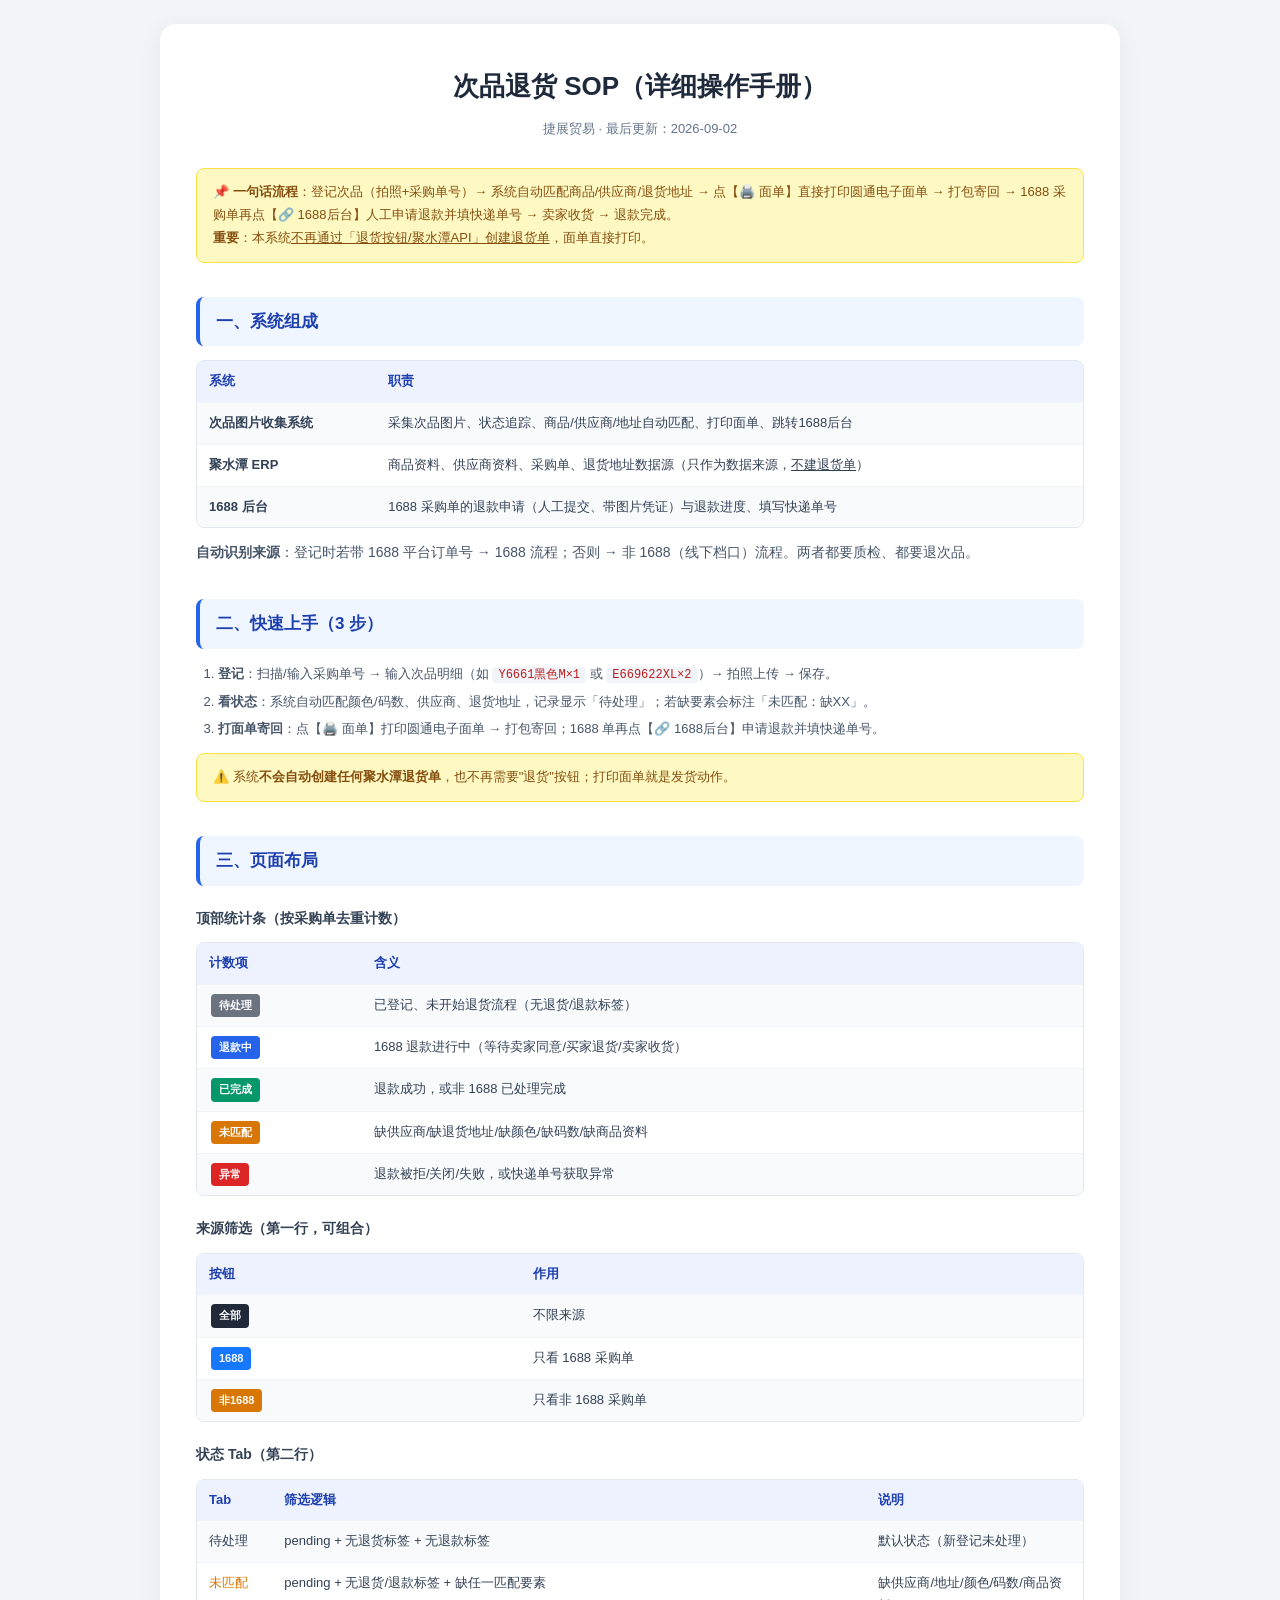
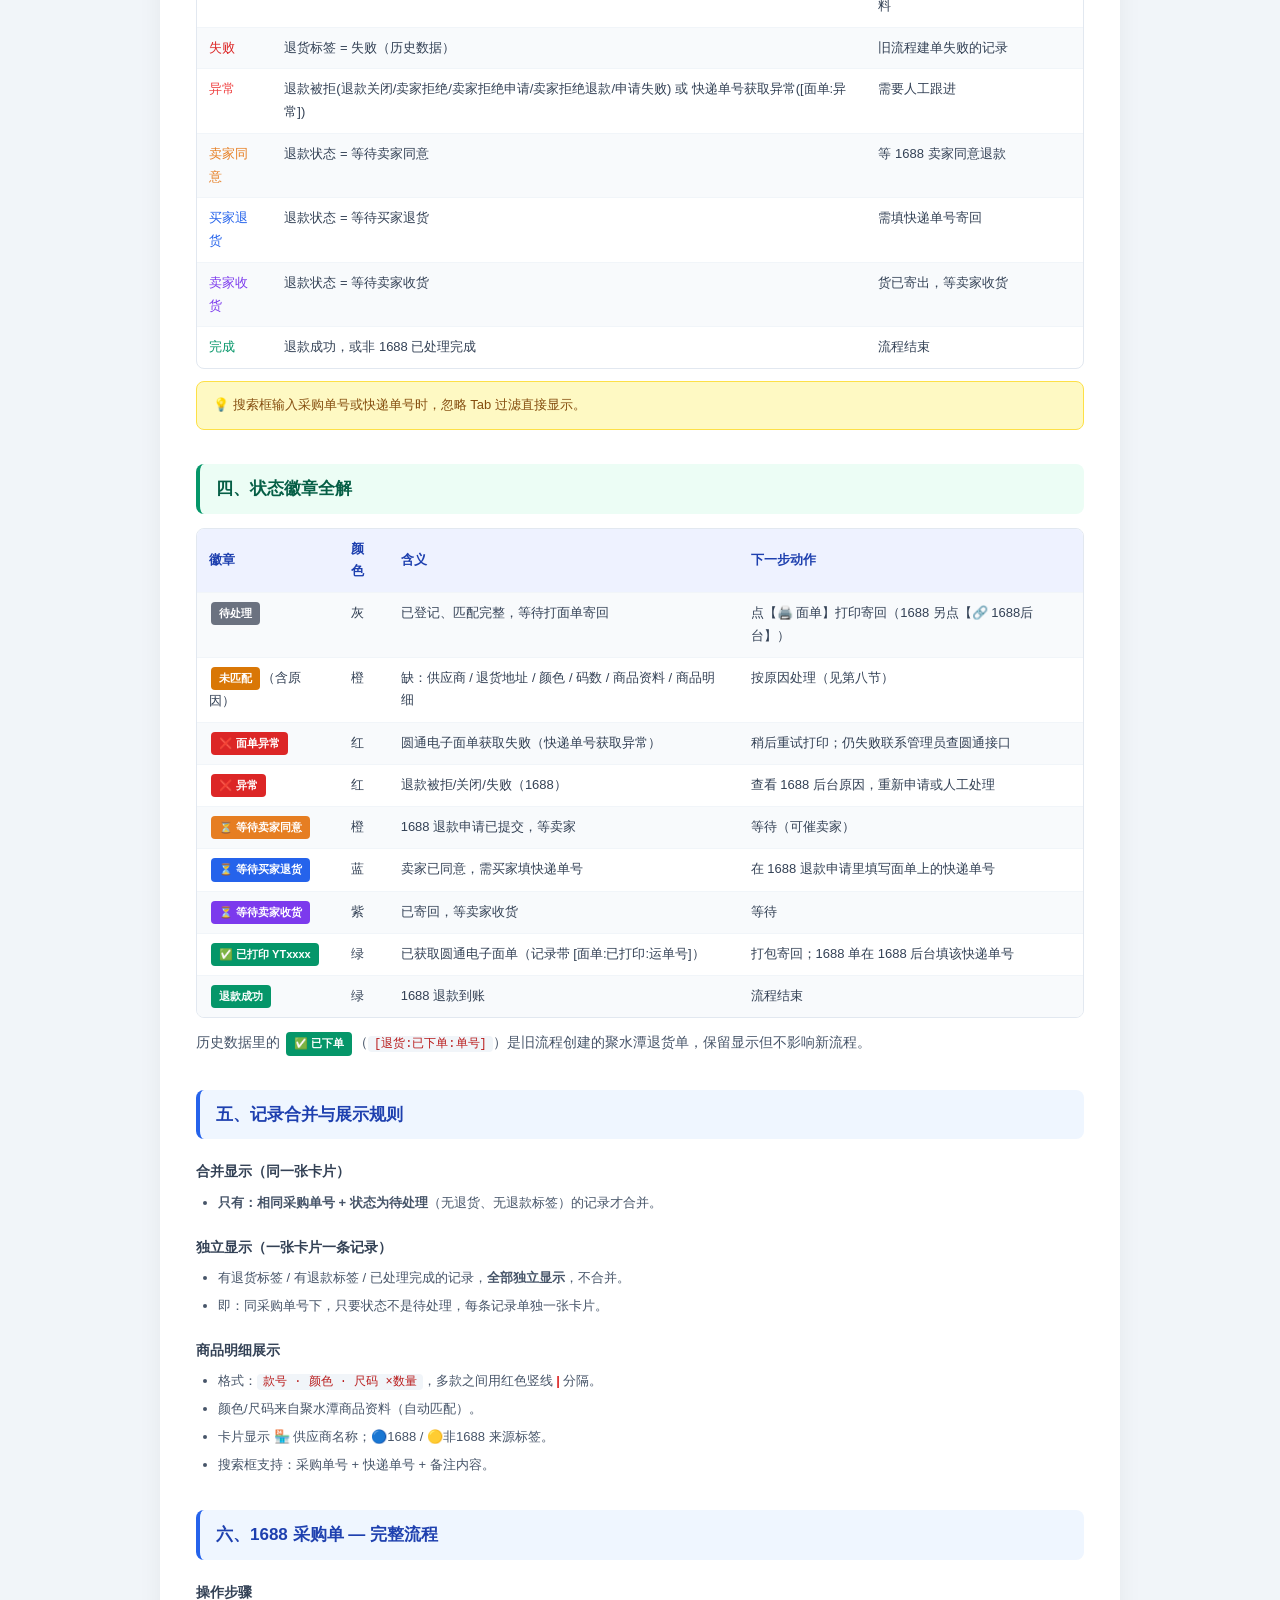
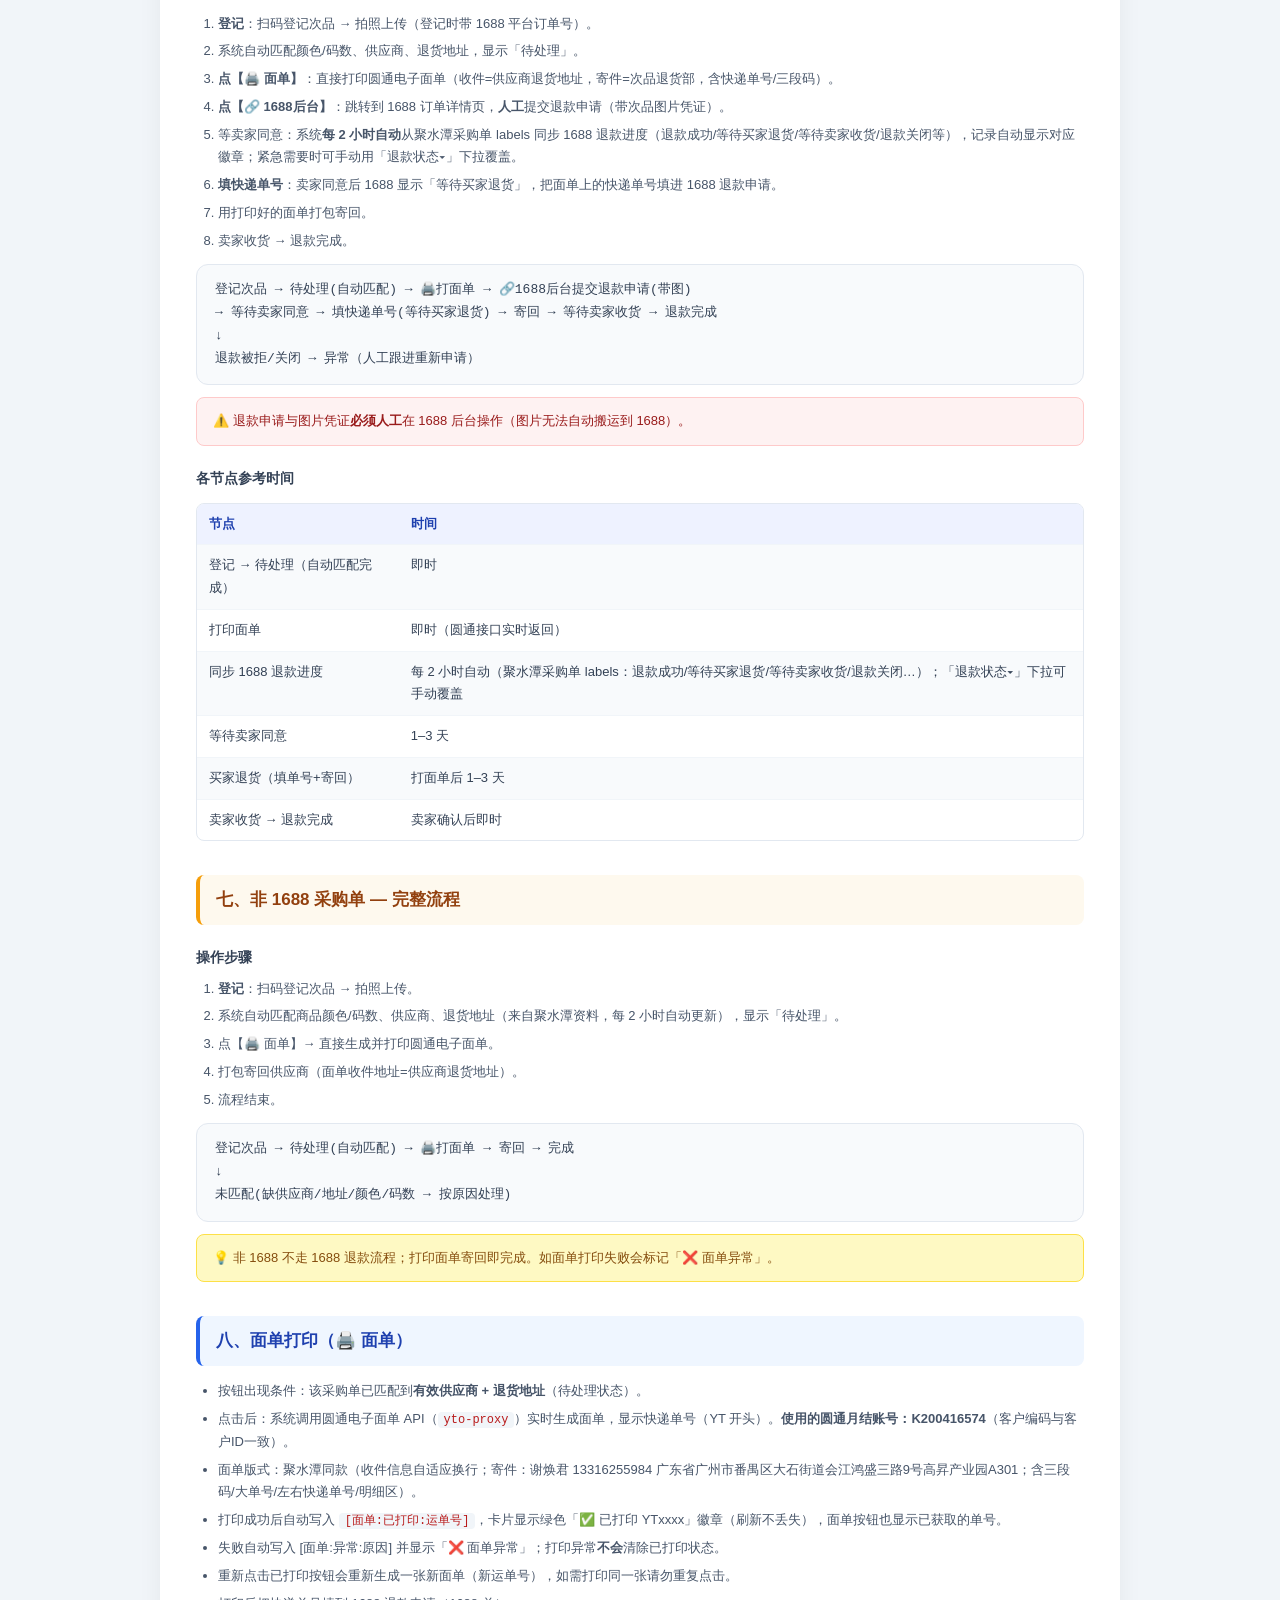
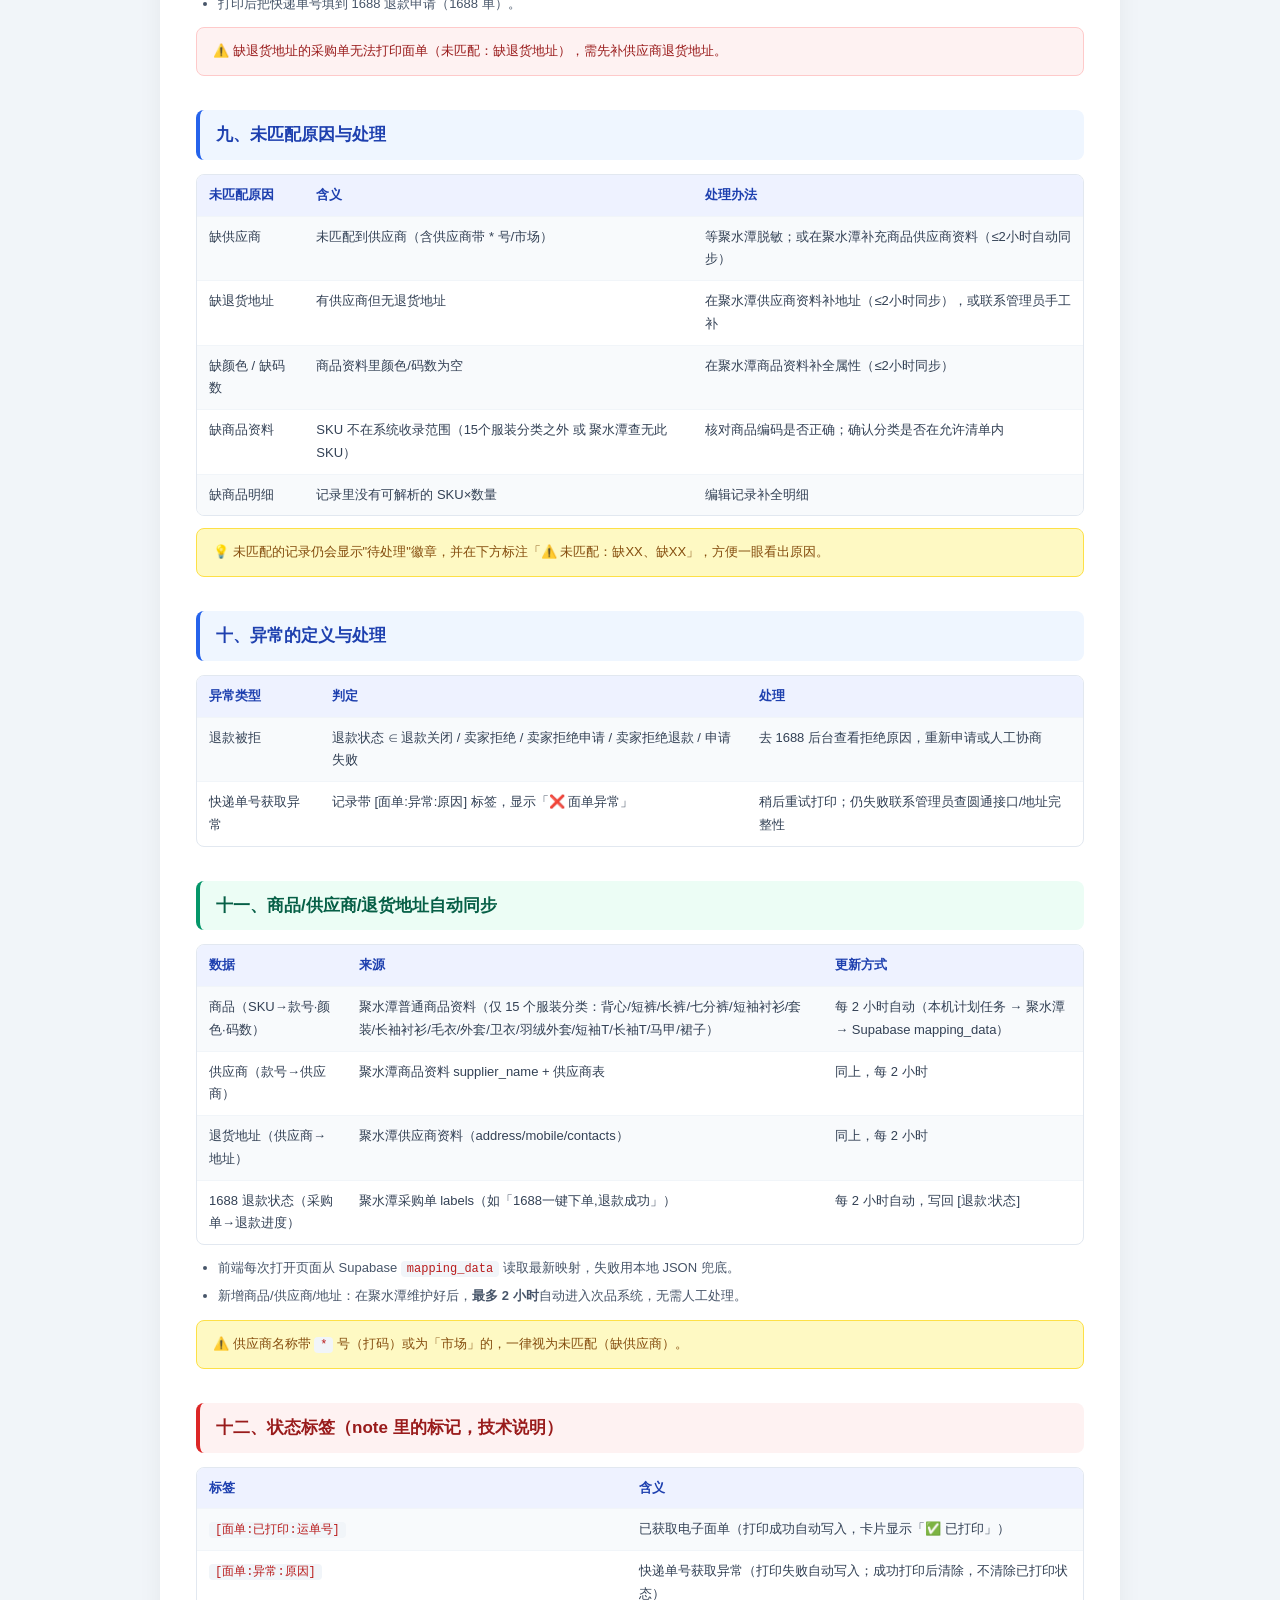
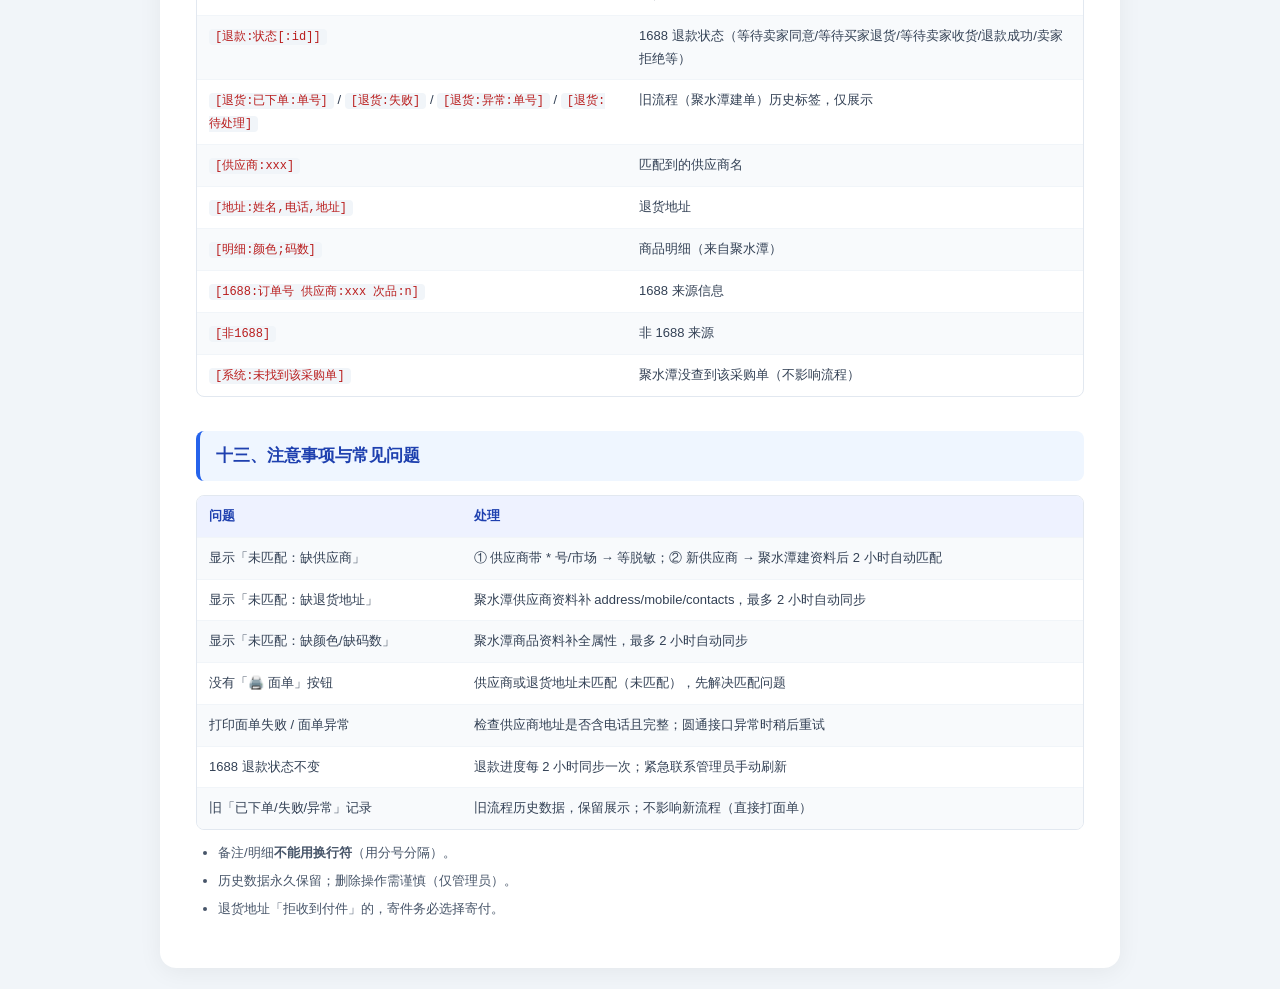
==== defect-refund-sop.html @ 31cd6c62 "SOP更新：1688退款状态改为每2小时自动同步（聚水潭采购单labels），手动下拉作为覆盖入口" ====
<!DOCTYPE html>
<html lang="zh-CN"><head>
<meta charset="utf-8">
<meta name="viewport" content="width=device-width, initial-scale=1.0">
<title>次品退货 SOP（详细版） — 捷展贸易</title>
<style>
*{margin:0;padding:0;box-sizing:border-box;}
body{background:#f1f5f9;font-family:-apple-system,"PingFang SC","Microsoft YaHei",sans-serif;padding:24px 16px;line-height:1.75;}
.page{max-width:960px;margin:0 auto;background:#fff;border-radius:16px;padding:40px 36px;box-shadow:0 4px 24px rgba(0,0,0,0.06);}
h1{text-align:center;font-size:26px;color:#1e293b;margin-bottom:4px;}
.subtitle{text-align:center;font-size:13px;color:#64748b;margin-bottom:28px;}
h2{font-size:17px;color:#1e40af;margin:34px 0 14px;padding:10px 16px;background:#eff6ff;border-radius:8px;border-left:4px solid #2563eb;}
h2.orange{color:#92400e;background:#fef9ee;border-left-color:#f59e0b;}
h2.green{color:#065f46;background:#ecfdf5;border-left-color:#059669;}
h2.red{color:#991b1b;background:#fef2f2;border-left-color:#dc2626;}
h3{font-size:14px;color:#334155;margin:20px 0 8px;}
p{font-size:14px;color:#475569;margin:8px 0;}
table{width:100%;border-collapse:separate;border-spacing:0;margin:12px 0;border-radius:8px;overflow:hidden;border:1px solid #e2e8f0;}
th{background:#eef2ff;padding:9px 12px;text-align:left;font-size:13px;font-weight:700;color:#1e40af;}
td{padding:9px 12px;font-size:13px;color:#334155;border-top:1px solid #f1f5f9;vertical-align:top;}
tr:nth-child(even) td{background:#f8fafc;}
.flow{background:#f8fafc;border:1px solid #e2e8f0;border-radius:12px;padding:14px 18px;margin:12px 0;font-family:Consolas,monospace;font-size:13px;white-space:pre-line;color:#334155;}
.note{background:#fef9c3;border:1px solid #fde047;border-radius:8px;padding:12px 16px;margin:12px 0;font-size:13px;color:#854d0e;}
.warn{background:#fef2f2;border:1px solid #fecaca;border-radius:8px;padding:12px 16px;margin:12px 0;font-size:13px;color:#991b1b;}
.badge{display:inline-block;padding:2px 8px;border-radius:4px;font-size:11px;font-weight:600;margin:0 2px;}
ul,ol{padding-left:22px;margin:8px 0;}
li{font-size:13px;color:#475569;margin:5px 0;}
code{background:#f1f5f9;padding:1px 6px;border-radius:4px;font-size:12px;color:#b91c1c;font-family:Consolas,monospace;}
</style>
</head><body>
<div class="page">
<h1>次品退货 SOP（详细操作手册）</h1>
<p class="subtitle">捷展贸易 · 最后更新：2026-09-02</p>

<div class="note">📌 <strong>一句话流程</strong>：登记次品（拍照+采购单号）→ 系统自动匹配商品/供应商/退货地址 → 点【🖨️ 面单】直接打印圆通电子面单 → 打包寄回 → 1688 采购单再点【🔗 1688后台】人工申请退款并填快递单号 → 卖家收货 → 退款完成。<br><strong>重要</strong>：本系统<u>不再通过「退货按钮/聚水潭API」创建退货单</u>，面单直接打印。</div>

<h2>一、系统组成</h2>
<table>
<tr><th>系统</th><th>职责</th></tr>
<tr><td><strong>次品图片收集系统</strong></td><td>采集次品图片、状态追踪、商品/供应商/地址自动匹配、打印面单、跳转1688后台</td></tr>
<tr><td><strong>聚水潭 ERP</strong></td><td>商品资料、供应商资料、采购单、退货地址数据源（只作为数据来源，<u>不建退货单</u>）</td></tr>
<tr><td><strong>1688 后台</strong></td><td>1688 采购单的退款申请（人工提交、带图片凭证）与退款进度、填写快递单号</td></tr>
</table>
<p><strong>自动识别来源</strong>：登记时若带 1688 平台订单号 → 1688 流程；否则 → 非 1688（线下档口）流程。两者都要质检、都要退次品。</p>

<h2>二、快速上手（3 步）</h2>
<ol>
<li><strong>登记</strong>：扫描/输入采购单号 → 输入次品明细（如 <code>Y6661黑色M×1</code> 或 <code>E669622XL×2</code>）→ 拍照上传 → 保存。</li>
<li><strong>看状态</strong>：系统自动匹配颜色/码数、供应商、退货地址，记录显示「待处理」；若缺要素会标注「未匹配：缺XX」。</li>
<li><strong>打面单寄回</strong>：点【🖨️ 面单】打印圆通电子面单 → 打包寄回；1688 单再点【🔗 1688后台】申请退款并填快递单号。</li>
</ol>
<div class="note">⚠️ 系统<strong>不会自动创建任何聚水潭退货单</strong>，也不再需要"退货"按钮；打印面单就是发货动作。</div>

<h2>三、页面布局</h2>
<h3>顶部统计条（按采购单去重计数）</h3>
<table>
<tr><th>计数项</th><th>含义</th></tr>
<tr><td><span class="badge" style="background:#6b7280;color:#fff;">待处理</span></td><td>已登记、未开始退货流程（无退货/退款标签）</td></tr>
<tr><td><span class="badge" style="background:#2563eb;color:#fff;">退款中</span></td><td>1688 退款进行中（等待卖家同意/买家退货/卖家收货）</td></tr>
<tr><td><span class="badge" style="background:#059669;color:#fff;">已完成</span></td><td>退款成功，或非 1688 已处理完成</td></tr>
<tr><td><span class="badge" style="background:#d97706;color:#fff;">未匹配</span></td><td>缺供应商/缺退货地址/缺颜色/缺码数/缺商品资料</td></tr>
<tr><td><span class="badge" style="background:#dc2626;color:#fff;">异常</span></td><td>退款被拒/关闭/失败，或快递单号获取异常</td></tr>
</table>

<h3>来源筛选（第一行，可组合）</h3>
<table>
<tr><th>按钮</th><th>作用</th></tr>
<tr><td><span class="badge" style="background:#1f2937;color:#fff;">全部</span></td><td>不限来源</td></tr>
<tr><td><span class="badge" style="background:#1677ff;color:#fff;">1688</span></td><td>只看 1688 采购单</td></tr>
<tr><td><span class="badge" style="background:#d97706;color:#fff;">非1688</span></td><td>只看非 1688 采购单</td></tr>
</table>

<h3>状态 Tab（第二行）</h3>
<table>
<tr><th>Tab</th><th>筛选逻辑</th><th>说明</th></tr>
<tr><td>待处理</td><td>pending + 无退货标签 + 无退款标签</td><td>默认状态（新登记未处理）</td></tr>
<tr><td style="color:#d97706;">未匹配</td><td>pending + 无退货/退款标签 + 缺任一匹配要素</td><td>缺供应商/地址/颜色/码数/商品资料</td></tr>
<tr><td style="color:#dc2626;">失败</td><td>退货标签 = 失败（历史数据）</td><td>旧流程建单失败的记录</td></tr>
<tr><td style="color:#ef4444;">异常</td><td>退款被拒(退款关闭/卖家拒绝/卖家拒绝申请/卖家拒绝退款/申请失败) 或 快递单号获取异常([面单:异常])</td><td>需要人工跟进</td></tr>
<tr><td style="color:#e67e22;">卖家同意</td><td>退款状态 = 等待卖家同意</td><td>等 1688 卖家同意退款</td></tr>
<tr><td style="color:#2563eb;">买家退货</td><td>退款状态 = 等待买家退货</td><td>需填快递单号寄回</td></tr>
<tr><td style="color:#7c3aed;">卖家收货</td><td>退款状态 = 等待卖家收货</td><td>货已寄出，等卖家收货</td></tr>
<tr><td style="color:#059669;">完成</td><td>退款成功，或非 1688 已处理完成</td><td>流程结束</td></tr>
</table>
<div class="note">💡 搜索框输入采购单号或快递单号时，忽略 Tab 过滤直接显示。</div>

<h2 class="green">四、状态徽章全解</h2>
<table>
<tr><th>徽章</th><th>颜色</th><th>含义</th><th>下一步动作</th></tr>
<tr><td><span class="badge" style="background:#6b7280;color:#fff;">待处理</span></td><td>灰</td><td>已登记、匹配完整，等待打面单寄回</td><td>点【🖨️ 面单】打印寄回（1688 另点【🔗 1688后台】）</td></tr>
<tr><td><span class="badge" style="background:#d97706;color:#fff;">未匹配</span>（含原因）</td><td>橙</td><td>缺：供应商 / 退货地址 / 颜色 / 码数 / 商品资料 / 商品明细</td><td>按原因处理（见第八节）</td></tr>
<tr><td><span class="badge" style="background:#dc2626;color:#fff;">❌ 面单异常</span></td><td>红</td><td>圆通电子面单获取失败（快递单号获取异常）</td><td>稍后重试打印；仍失败联系管理员查圆通接口</td></tr>
<tr><td><span class="badge" style="background:#dc2626;color:#fff;">❌ 异常</span></td><td>红</td><td>退款被拒/关闭/失败（1688）</td><td>查看 1688 后台原因，重新申请或人工处理</td></tr>
<tr><td><span class="badge" style="background:#e67e22;color:#fff;">⏳ 等待卖家同意</span></td><td>橙</td><td>1688 退款申请已提交，等卖家</td><td>等待（可催卖家）</td></tr>
<tr><td><span class="badge" style="background:#2563eb;color:#fff;">⏳ 等待买家退货</span></td><td>蓝</td><td>卖家已同意，需买家填快递单号</td><td>在 1688 退款申请里填写面单上的快递单号</td></tr>
<tr><td><span class="badge" style="background:#7c3aed;color:#fff;">⏳ 等待卖家收货</span></td><td>紫</td><td>已寄回，等卖家收货</td><td>等待</td></tr>
<tr><td><span class="badge" style="background:#059669;color:#fff;">✅ 已打印 YTxxxx</span></td><td>绿</td><td>已获取圆通电子面单（记录带 [面单:已打印:运单号]）</td><td>打包寄回；1688 单在 1688 后台填该快递单号</td></tr>
<tr><td><span class="badge" style="background:#059669;color:#fff;">退款成功</span></td><td>绿</td><td>1688 退款到账</td><td>流程结束</td></tr>
</table>
<p>历史数据里的 <span class="badge" style="background:#059669;color:#fff;">✅ 已下单</span>（<code>[退货:已下单:单号]</code>）是旧流程创建的聚水潭退货单，保留显示但不影响新流程。</p>

<h2>五、记录合并与展示规则</h2>
<h3>合并显示（同一张卡片）</h3>
<ul>
<li><strong>只有：相同采购单号 + 状态为待处理</strong>（无退货、无退款标签）的记录才合并。</li>
</ul>
<h3>独立显示（一张卡片一条记录）</h3>
<ul>
<li>有退货标签 / 有退款标签 / 已处理完成的记录，<strong>全部独立显示</strong>，不合并。</li>
<li>即：同采购单号下，只要状态不是待处理，每条记录单独一张卡片。</li>
</ul>
<h3>商品明细展示</h3>
<ul>
<li>格式：<code>款号 · 颜色 · 尺码 ×数量</code>，多款之间用红色竖线 <strong style="color:#dc2626;">|</strong> 分隔。</li>
<li>颜色/尺码来自聚水潭商品资料（自动匹配）。</li>
<li>卡片显示 🏪 供应商名称；🔵1688 / 🟡非1688 来源标签。</li>
<li>搜索框支持：采购单号 + 快递单号 + 备注内容。</li>
</ul>

<h2>六、1688 采购单 — 完整流程</h2>
<h3>操作步骤</h3>
<ol>
<li><strong>登记</strong>：扫码登记次品 → 拍照上传（登记时带 1688 平台订单号）。</li>
<li>系统自动匹配颜色/码数、供应商、退货地址，显示「待处理」。</li>
<li><strong>点【🖨️ 面单】</strong>：直接打印圆通电子面单（收件=供应商退货地址，寄件=次品退货部，含快递单号/三段码）。</li>
<li><strong>点【🔗 1688后台】</strong>：跳转到 1688 订单详情页，<strong>人工</strong>提交退款申请（带次品图片凭证）。</li>
<li>等卖家同意：系统<strong>每 2 小时自动</strong>从聚水潭采购单 labels 同步 1688 退款进度（退款成功/等待买家退货/等待卖家收货/退款关闭等），记录自动显示对应徽章；紧急需要时可手动用「退款状态▾」下拉覆盖。</li>
<li><strong>填快递单号</strong>：卖家同意后 1688 显示「等待买家退货」，把面单上的快递单号填进 1688 退款申请。</li>
<li>用打印好的面单打包寄回。</li>
<li>卖家收货 → 退款完成。</li>
</ol>
<div class="flow">登记次品 → 待处理(自动匹配) → 🖨️打面单 → 🔗1688后台提交退款申请(带图)
  → 等待卖家同意 → 填快递单号(等待买家退货) → 寄回 → 等待卖家收货 → 退款完成
                          ↓
            退款被拒/关闭 → 异常（人工跟进重新申请）</div>
<div class="warn">⚠️ 退款申请与图片凭证<strong>必须人工</strong>在 1688 后台操作（图片无法自动搬运到 1688）。</div>

<h3>各节点参考时间</h3>
<table>
<tr><th>节点</th><th>时间</th></tr>
<tr><td>登记 → 待处理（自动匹配完成）</td><td>即时</td></tr>
<tr><td>打印面单</td><td>即时（圆通接口实时返回）</td></tr>
<tr><td>同步 1688 退款进度</td><td>每 2 小时自动（聚水潭采购单 labels：退款成功/等待买家退货/等待卖家收货/退款关闭…）；「退款状态▾」下拉可手动覆盖</td></tr>
<tr><td>等待卖家同意</td><td>1–3 天</td></tr>
<tr><td>买家退货（填单号+寄回）</td><td>打面单后 1–3 天</td></tr>
<tr><td>卖家收货 → 退款完成</td><td>卖家确认后即时</td></tr>
</table>

<h2 class="orange">七、非 1688 采购单 — 完整流程</h2>
<h3>操作步骤</h3>
<ol>
<li><strong>登记</strong>：扫码登记次品 → 拍照上传。</li>
<li>系统自动匹配商品颜色/码数、供应商、退货地址（来自聚水潭资料，每 2 小时自动更新），显示「待处理」。</li>
<li>点【🖨️ 面单】→ 直接生成并打印圆通电子面单。</li>
<li>打包寄回供应商（面单收件地址=供应商退货地址）。</li>
<li>流程结束。</li>
</ol>
<div class="flow">登记次品 → 待处理(自动匹配) → 🖨️打面单 → 寄回 → 完成
                ↓
            未匹配(缺供应商/地址/颜色/码数 → 按原因处理)</div>
<div class="note">💡 非 1688 不走 1688 退款流程；打印面单寄回即完成。如面单打印失败会标记「❌ 面单异常」。</div>

<h2>八、面单打印（🖨️ 面单）</h2>
<ul>
<li>按钮出现条件：该采购单已匹配到<strong>有效供应商 + 退货地址</strong>（待处理状态）。</li>
<li>点击后：系统调用圆通电子面单 API（<code>yto-proxy</code>）实时生成面单，显示快递单号（YT 开头）。<strong>使用的圆通月结账号：K200416574</strong>（客户编码与客户ID一致）。</li>
<li>面单版式：聚水潭同款（收件信息自适应换行；寄件：谢焕君 13316255984 广东省广州市番禺区大石街道会江鸿盛三路9号高昇产业园A301；含三段码/大单号/左右快递单号/明细区）。</li>
<li>打印成功后自动写入 <code>[面单:已打印:运单号]</code>，卡片显示绿色「✅ 已打印 YTxxxx」徽章（刷新不丢失），面单按钮也显示已获取的单号。</li>
<li>失败自动写入 [面单:异常:原因] 并显示「❌ 面单异常」；打印异常<strong>不会</strong>清除已打印状态。</li>
<li>重新点击已打印按钮会重新生成一张新面单（新运单号），如需打印同一张请勿重复点击。</li>
<li>打印后把快递单号填到 1688 退款申请（1688 单）。</li>
</ul>
<div class="warn">⚠️ 缺退货地址的采购单无法打印面单（未匹配：缺退货地址），需先补供应商退货地址。</div>

<h2>九、未匹配原因与处理</h2>
<table>
<tr><th>未匹配原因</th><th>含义</th><th>处理办法</th></tr>
<tr><td>缺供应商</td><td>未匹配到供应商（含供应商带 * 号/市场）</td><td>等聚水潭脱敏；或在聚水潭补充商品供应商资料（≤2小时自动同步）</td></tr>
<tr><td>缺退货地址</td><td>有供应商但无退货地址</td><td>在聚水潭供应商资料补地址（≤2小时同步），或联系管理员手工补</td></tr>
<tr><td>缺颜色 / 缺码数</td><td>商品资料里颜色/码数为空</td><td>在聚水潭商品资料补全属性（≤2小时同步）</td></tr>
<tr><td>缺商品资料</td><td>SKU 不在系统收录范围（15个服装分类之外 或 聚水潭查无此SKU）</td><td>核对商品编码是否正确；确认分类是否在允许清单内</td></tr>
<tr><td>缺商品明细</td><td>记录里没有可解析的 SKU×数量</td><td>编辑记录补全明细</td></tr>
</table>
<div class="note">💡 未匹配的记录仍会显示"待处理"徽章，并在下方标注「⚠️ 未匹配：缺XX、缺XX」，方便一眼看出原因。</div>

<h2>十、异常的定义与处理</h2>
<table>
<tr><th>异常类型</th><th>判定</th><th>处理</th></tr>
<tr><td>退款被拒</td><td>退款状态 ∈ 退款关闭 / 卖家拒绝 / 卖家拒绝申请 / 卖家拒绝退款 / 申请失败</td><td>去 1688 后台查看拒绝原因，重新申请或人工协商</td></tr>
<tr><td>快递单号获取异常</td><td>记录带 [面单:异常:原因] 标签，显示「❌ 面单异常」</td><td>稍后重试打印；仍失败联系管理员查圆通接口/地址完整性</td></tr>
</table>

<h2 class="green">十一、商品/供应商/退货地址自动同步</h2>
<table>
<tr><th>数据</th><th>来源</th><th>更新方式</th></tr>
<tr><td>商品（SKU→款号·颜色·码数）</td><td>聚水潭普通商品资料（仅 15 个服装分类：背心/短裤/长裤/七分裤/短袖衬衫/套装/长袖衬衫/毛衣/外套/卫衣/羽绒外套/短袖T/长袖T/马甲/裙子）</td><td>每 2 小时自动（本机计划任务 → 聚水潭 → Supabase mapping_data）</td></tr>
<tr><td>供应商（款号→供应商）</td><td>聚水潭商品资料 supplier_name + 供应商表</td><td>同上，每 2 小时</td></tr>
<tr><td>退货地址（供应商→地址）</td><td>聚水潭供应商资料（address/mobile/contacts）</td><td>同上，每 2 小时</td></tr>
<tr><td>1688 退款状态（采购单→退款进度）</td><td>聚水潭采购单 labels（如「1688一键下单,退款成功」）</td><td>每 2 小时自动，写回 [退款:状态]</td></tr>
</table>
<ul>
<li>前端每次打开页面从 Supabase <code>mapping_data</code> 读取最新映射，失败用本地 JSON 兜底。</li>
<li>新增商品/供应商/地址：在聚水潭维护好后，<strong>最多 2 小时</strong>自动进入次品系统，无需人工处理。</li>
</ul>
<div class="note">⚠️ 供应商名称带 <code>*</code> 号（打码）或为「市场」的，一律视为未匹配（缺供应商）。</div>

<h2 class="red">十二、状态标签（note 里的标记，技术说明）</h2>
<table>
<tr><th>标签</th><th>含义</th></tr>
<tr><td><code>[面单:已打印:运单号]</code></td><td>已获取电子面单（打印成功自动写入，卡片显示「✅ 已打印」）</td></tr>
<tr><td><code>[面单:异常:原因]</code></td><td>快递单号获取异常（打印失败自动写入；成功打印后清除，不清除已打印状态）</td></tr>
<tr><td><code>[退款:状态[:id]]</code></td><td>1688 退款状态（等待卖家同意/等待买家退货/等待卖家收货/退款成功/卖家拒绝等）</td></tr>
<tr><td><code>[退货:已下单:单号]</code> / <code>[退货:失败]</code> / <code>[退货:异常:单号]</code> / <code>[退货:待处理]</code></td><td>旧流程（聚水潭建单）历史标签，仅展示</td></tr>
<tr><td><code>[供应商:xxx]</code></td><td>匹配到的供应商名</td></tr>
<tr><td><code>[地址:姓名,电话,地址]</code></td><td>退货地址</td></tr>
<tr><td><code>[明细:颜色;码数]</code></td><td>商品明细（来自聚水潭）</td></tr>
<tr><td><code>[1688:订单号 供应商:xxx 次品:n]</code></td><td>1688 来源信息</td></tr>
<tr><td><code>[非1688]</code></td><td>非 1688 来源</td></tr>
<tr><td><code>[系统:未找到该采购单]</code></td><td>聚水潭没查到该采购单（不影响流程）</td></tr>
</table>

<h2>十三、注意事项与常见问题</h2>
<table>
<tr><th>问题</th><th>处理</th></tr>
<tr><td>显示「未匹配：缺供应商」</td><td>① 供应商带 * 号/市场 → 等脱敏；② 新供应商 → 聚水潭建资料后 2 小时自动匹配</td></tr>
<tr><td>显示「未匹配：缺退货地址」</td><td>聚水潭供应商资料补 address/mobile/contacts，最多 2 小时自动同步</td></tr>
<tr><td>显示「未匹配：缺颜色/缺码数」</td><td>聚水潭商品资料补全属性，最多 2 小时自动同步</td></tr>
<tr><td>没有「🖨️ 面单」按钮</td><td>供应商或退货地址未匹配（未匹配），先解决匹配问题</td></tr>
<tr><td>打印面单失败 / 面单异常</td><td>检查供应商地址是否含电话且完整；圆通接口异常时稍后重试</td></tr>
<tr><td>1688 退款状态不变</td><td>退款进度每 2 小时同步一次；紧急联系管理员手动刷新</td></tr>
<tr><td>旧「已下单/失败/异常」记录</td><td>旧流程历史数据，保留展示；不影响新流程（直接打面单）</td></tr>
</table>
<ul>
<li>备注/明细<strong>不能用换行符</strong>（用分号分隔）。</li>
<li>历史数据永久保留；删除操作需谨慎（仅管理员）。</li>
<li>退货地址「拒收到付件」的，寄件务必选择寄付。</li>
</ul>

</div></body></html>
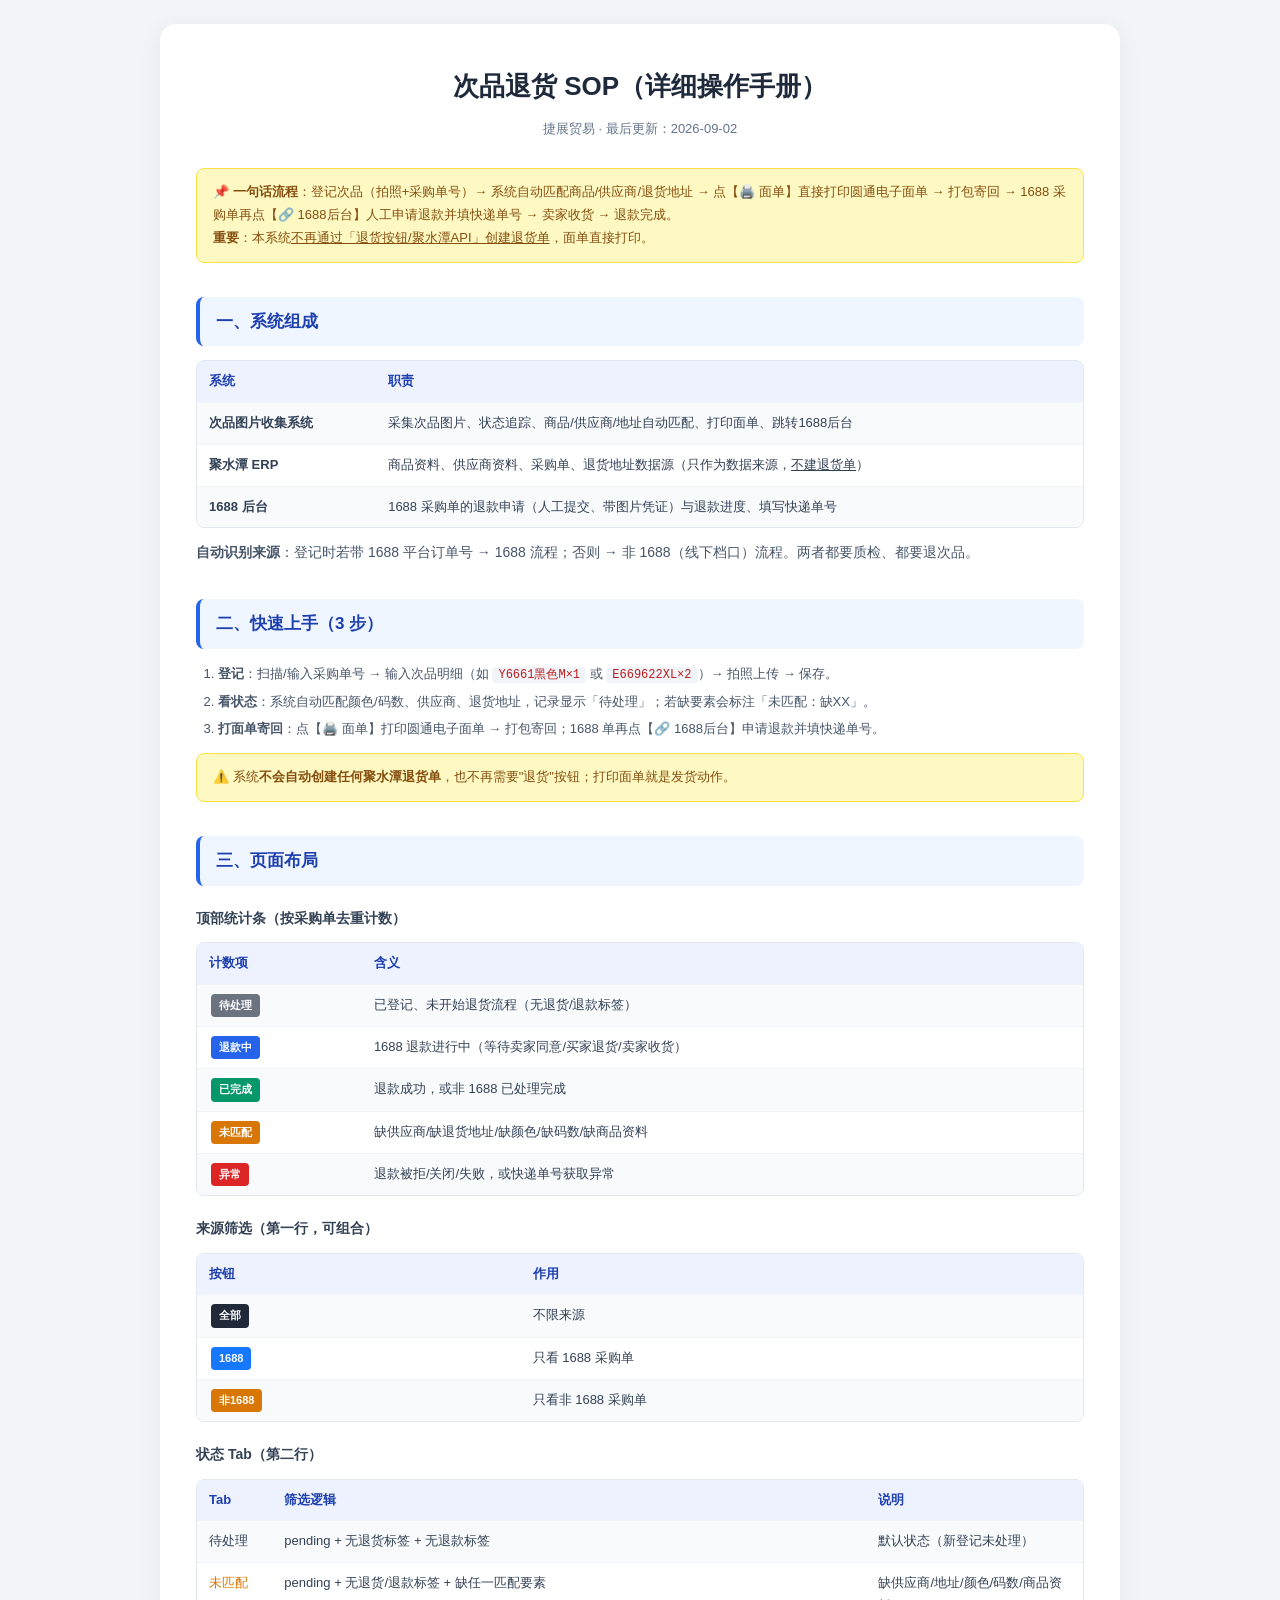
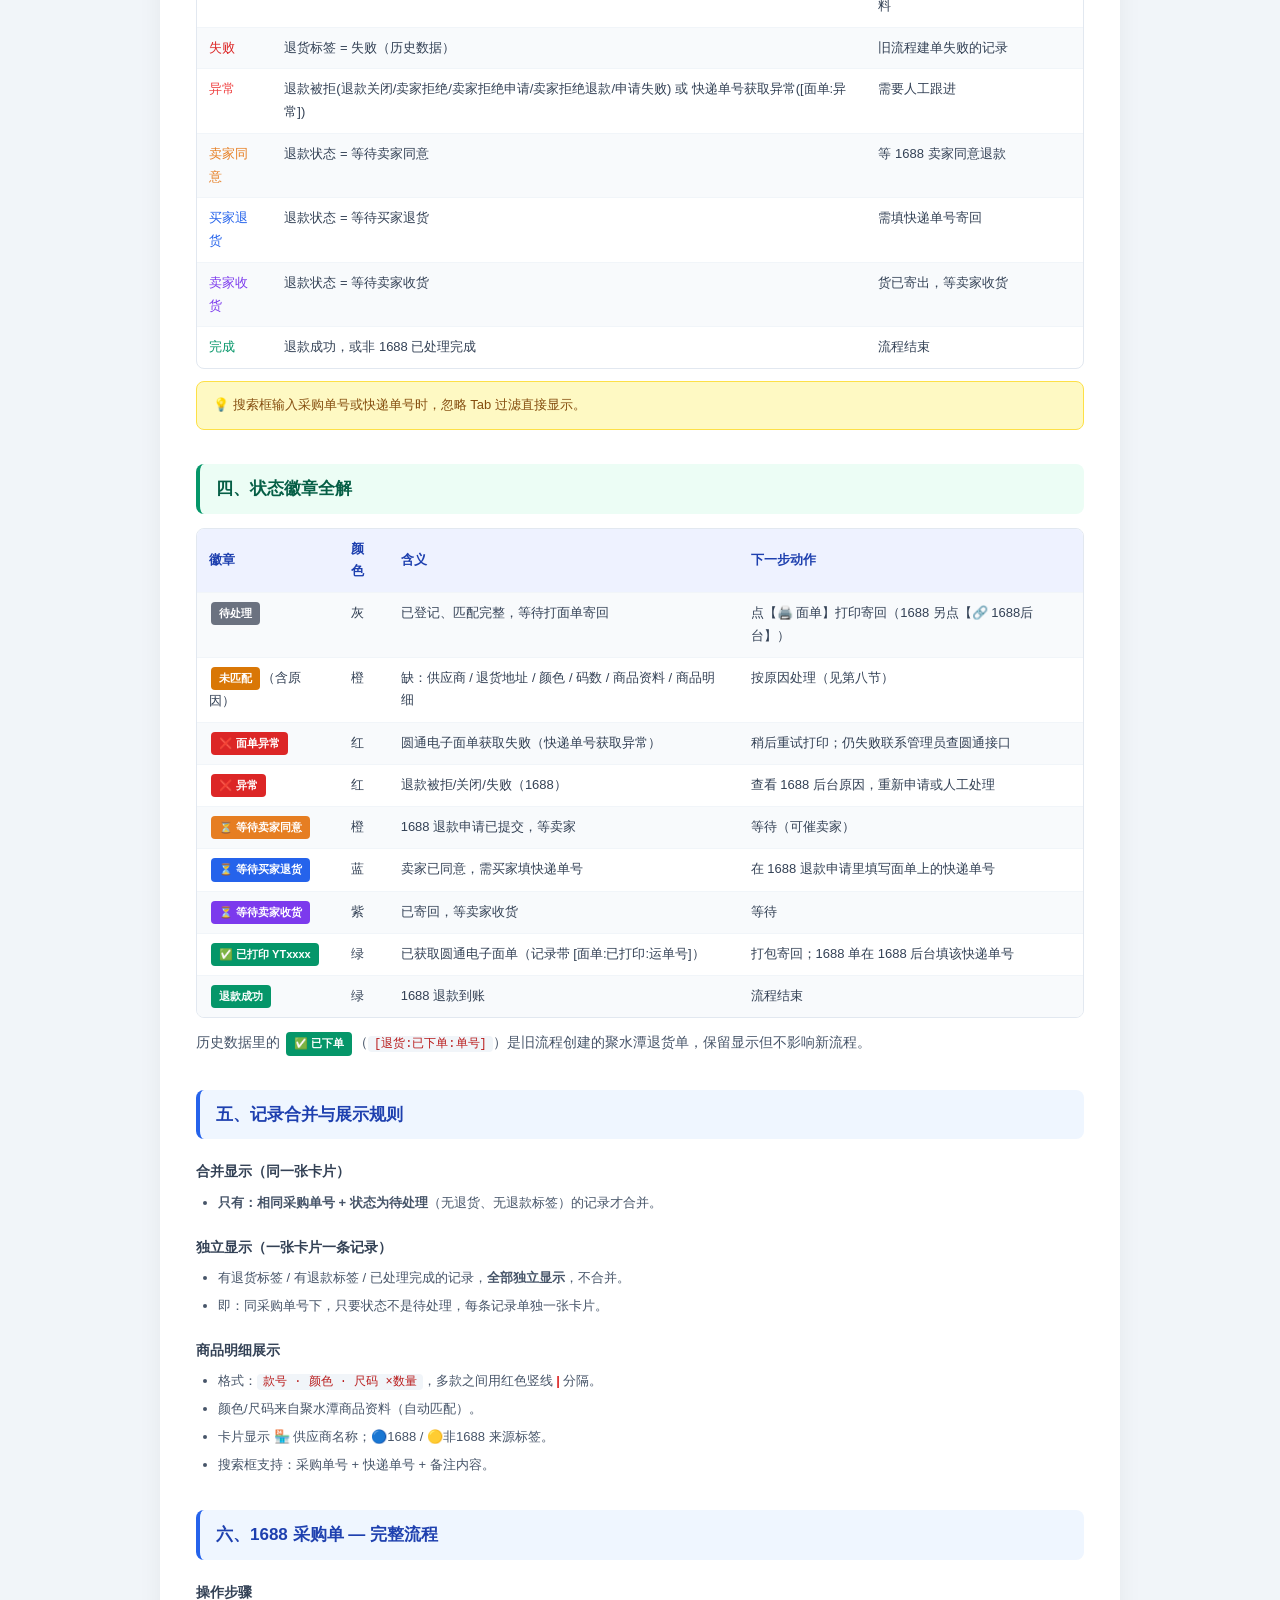
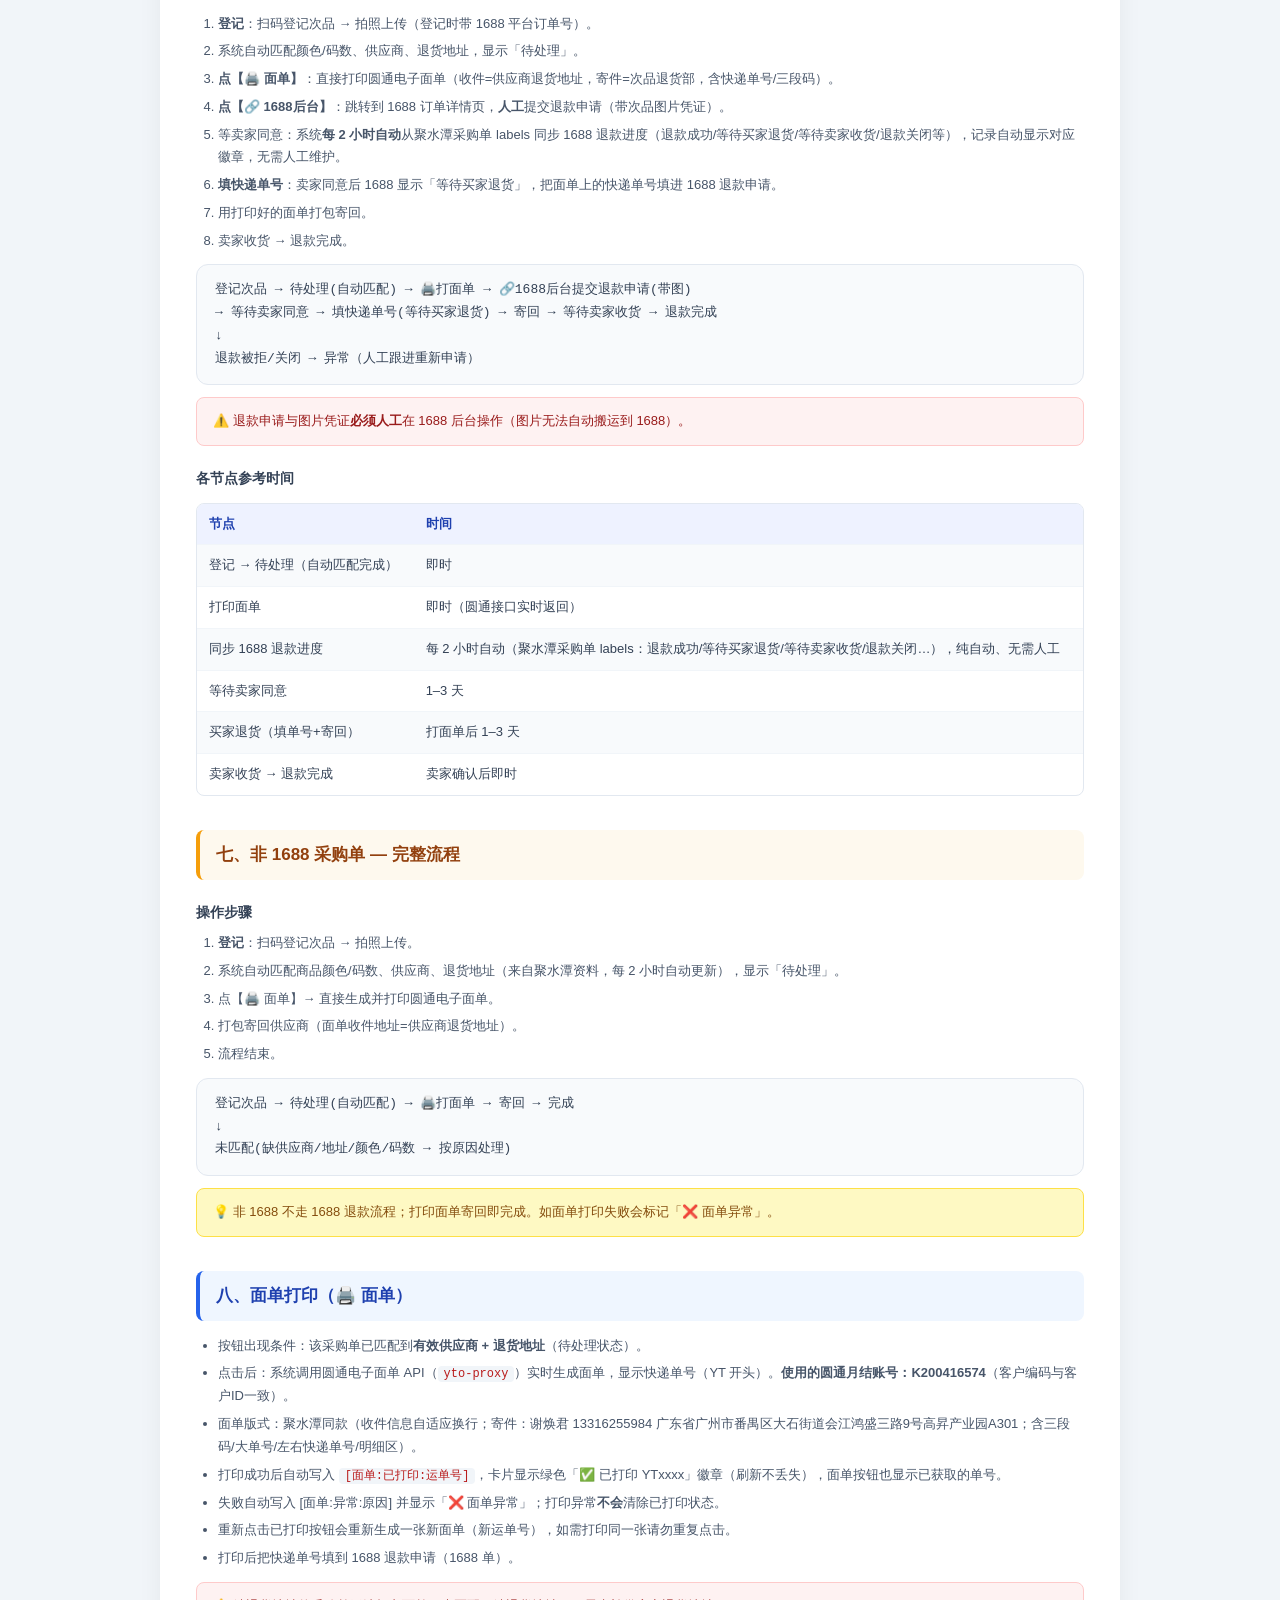
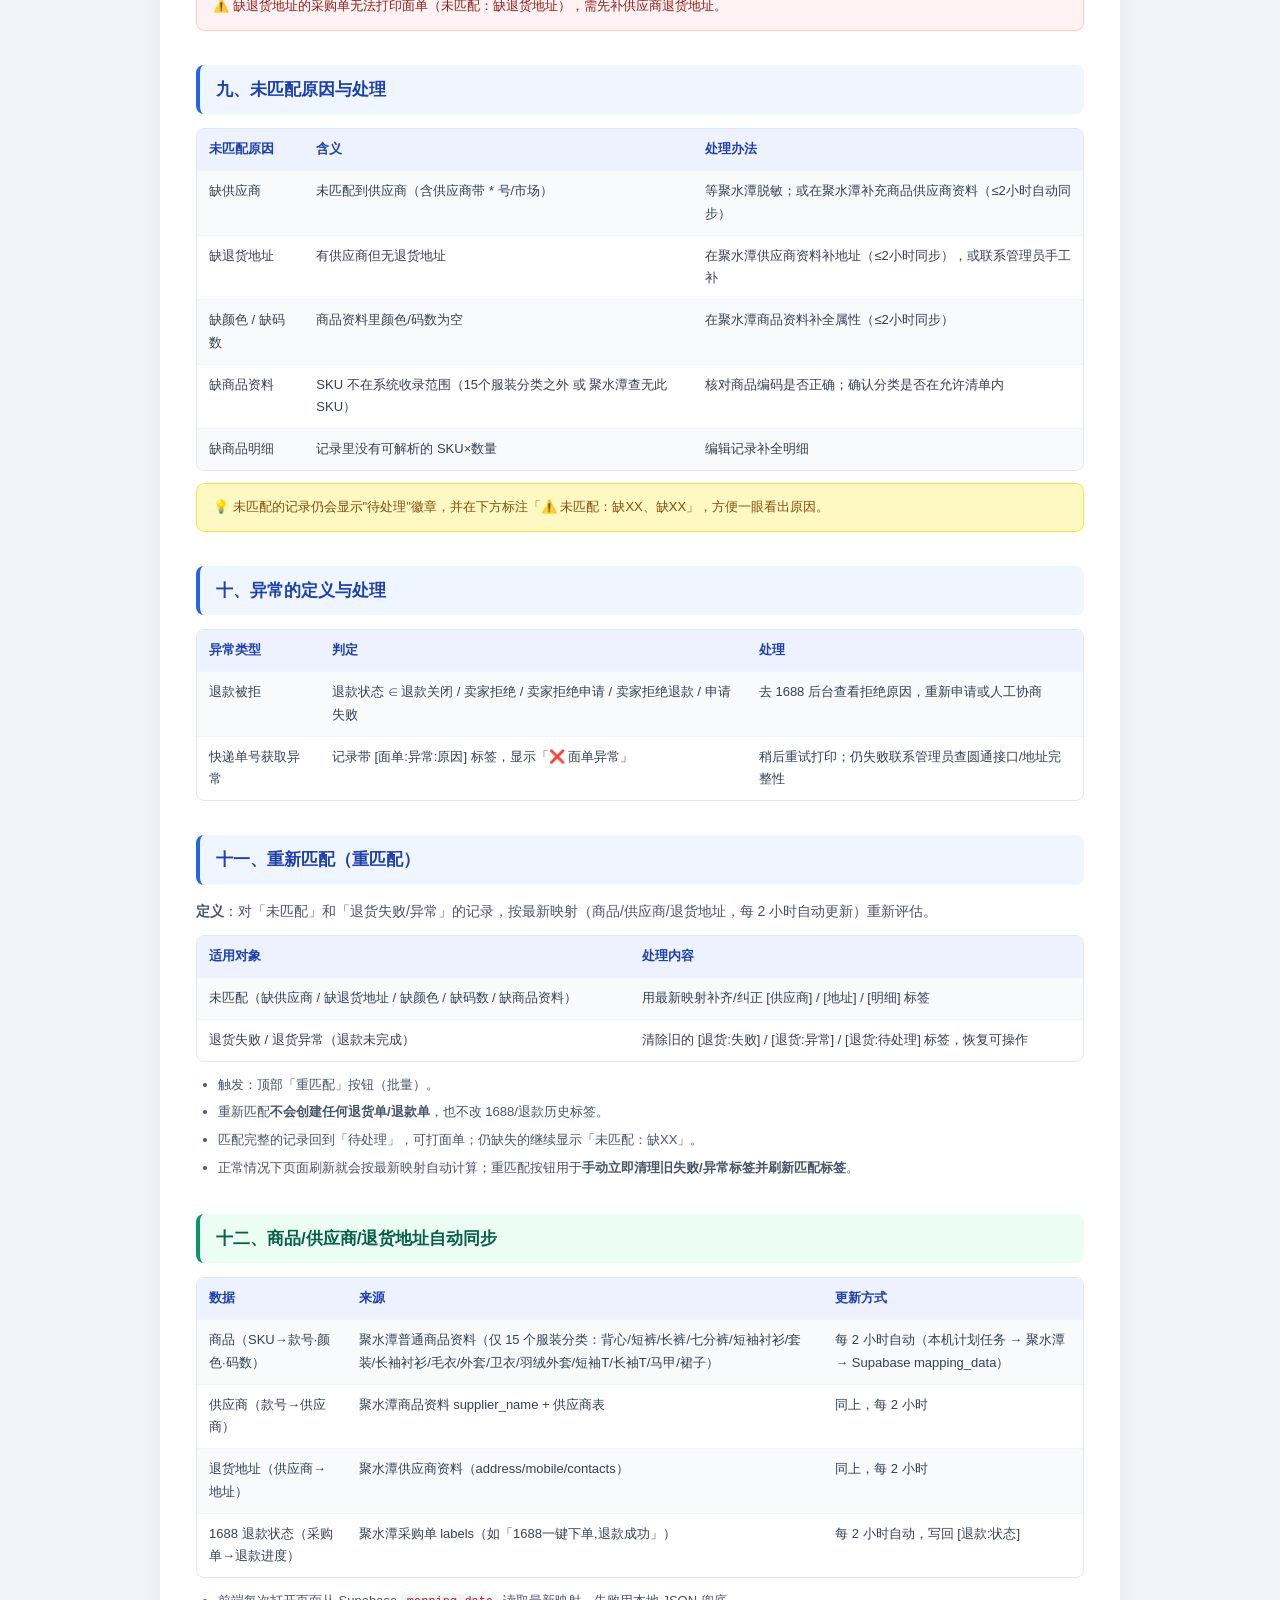
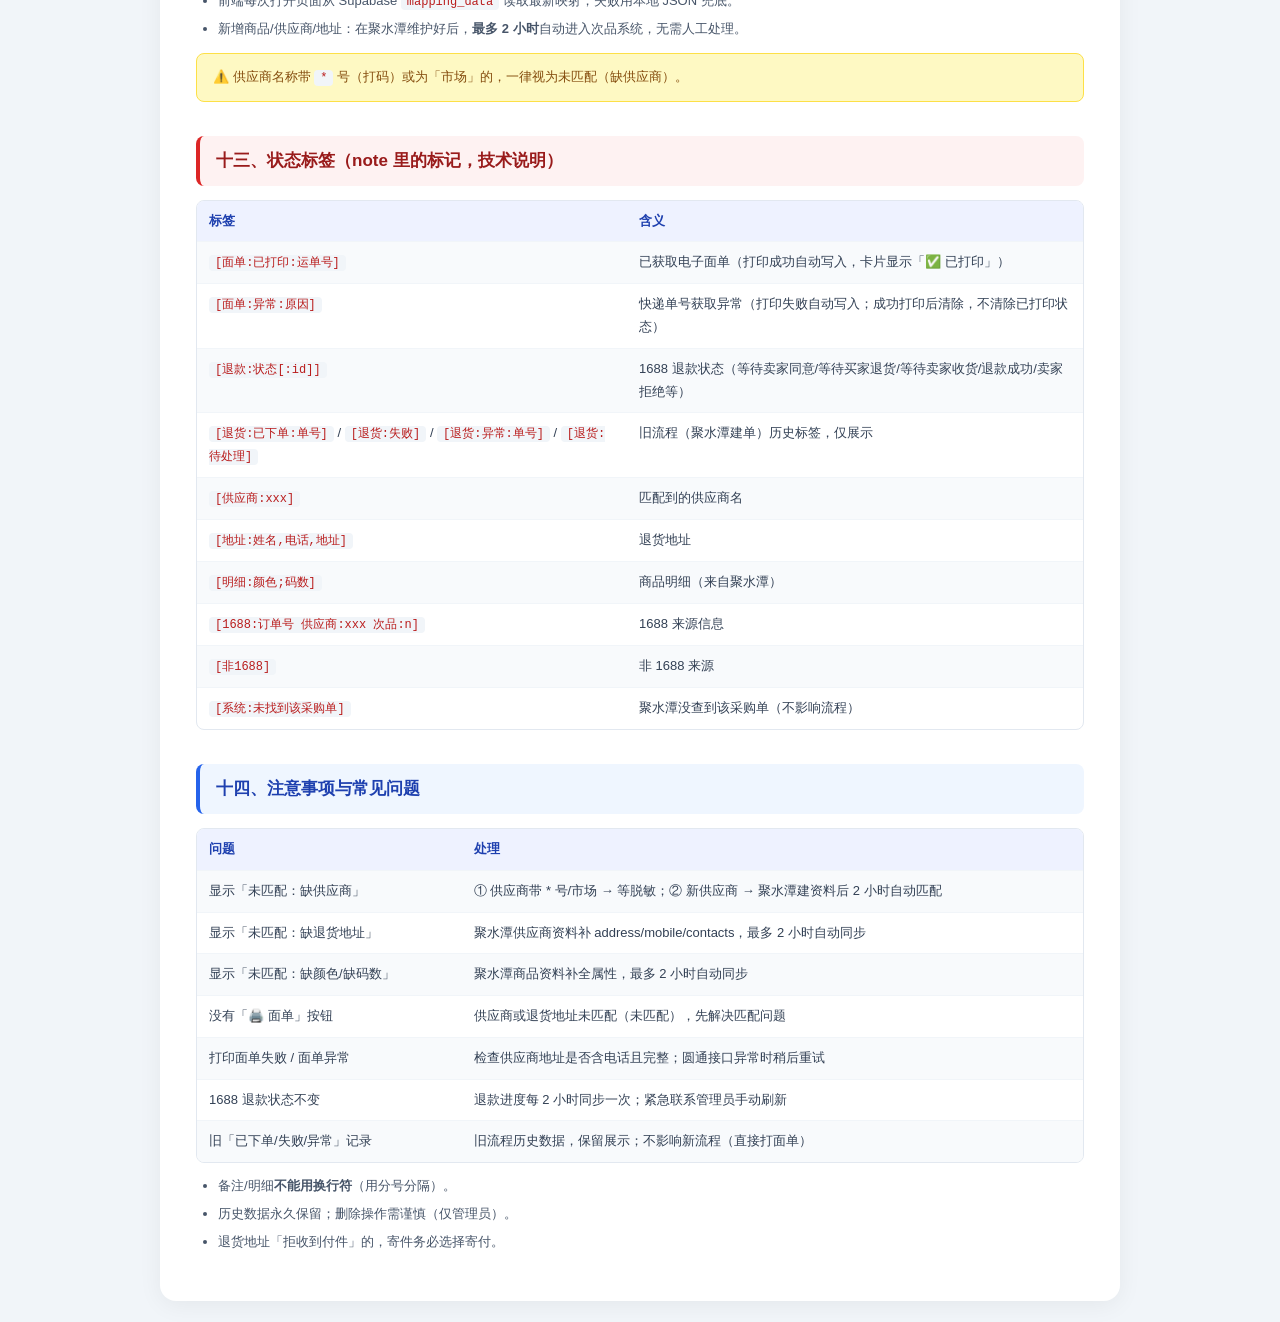
==== commit 2cb13030: "SOP更新：移除1688退款状态下拉说明（纯自动同步）；新增'重新匹配'定义章节并重新编号" ====
--- a/defect-refund-sop.html
+++ b/defect-refund-sop.html
@@ -124,7 +124,7 @@
 <li>系统自动匹配颜色/码数、供应商、退货地址，显示「待处理」。</li>
 <li><strong>点【🖨️ 面单】</strong>：直接打印圆通电子面单（收件=供应商退货地址，寄件=次品退货部，含快递单号/三段码）。</li>
 <li><strong>点【🔗 1688后台】</strong>：跳转到 1688 订单详情页，<strong>人工</strong>提交退款申请（带次品图片凭证）。</li>
-<li>等卖家同意：系统<strong>每 2 小时自动</strong>从聚水潭采购单 labels 同步 1688 退款进度（退款成功/等待买家退货/等待卖家收货/退款关闭等），记录自动显示对应徽章；紧急需要时可手动用「退款状态▾」下拉覆盖。</li>
+<li>等卖家同意：系统<strong>每 2 小时自动</strong>从聚水潭采购单 labels 同步 1688 退款进度（退款成功/等待买家退货/等待卖家收货/退款关闭等），记录自动显示对应徽章，无需人工维护。</li>
 <li><strong>填快递单号</strong>：卖家同意后 1688 显示「等待买家退货」，把面单上的快递单号填进 1688 退款申请。</li>
 <li>用打印好的面单打包寄回。</li>
 <li>卖家收货 → 退款完成。</li>
@@ -140,7 +140,7 @@
 <tr><th>节点</th><th>时间</th></tr>
 <tr><td>登记 → 待处理（自动匹配完成）</td><td>即时</td></tr>
 <tr><td>打印面单</td><td>即时（圆通接口实时返回）</td></tr>
-<tr><td>同步 1688 退款进度</td><td>每 2 小时自动（聚水潭采购单 labels：退款成功/等待买家退货/等待卖家收货/退款关闭…）；「退款状态▾」下拉可手动覆盖</td></tr>
+<tr><td>同步 1688 退款进度</td><td>每 2 小时自动（聚水潭采购单 labels：退款成功/等待买家退货/等待卖家收货/退款关闭…），纯自动、无需人工</td></tr>
 <tr><td>等待卖家同意</td><td>1–3 天</td></tr>
 <tr><td>买家退货（填单号+寄回）</td><td>打面单后 1–3 天</td></tr>
 <tr><td>卖家收货 → 退款完成</td><td>卖家确认后即时</td></tr>
@@ -190,7 +190,21 @@
 <tr><td>快递单号获取异常</td><td>记录带 [面单:异常:原因] 标签，显示「❌ 面单异常」</td><td>稍后重试打印；仍失败联系管理员查圆通接口/地址完整性</td></tr>
 </table>
 
-<h2 class="green">十一、商品/供应商/退货地址自动同步</h2>
+<h2>十一、重新匹配（重匹配）</h2>
+<p><strong>定义</strong>：对「未匹配」和「退货失败/异常」的记录，按最新映射（商品/供应商/退货地址，每 2 小时自动更新）重新评估。</p>
+<table>
+<tr><th>适用对象</th><th>处理内容</th></tr>
+<tr><td>未匹配（缺供应商 / 缺退货地址 / 缺颜色 / 缺码数 / 缺商品资料）</td><td>用最新映射补齐/纠正 [供应商] / [地址] / [明细] 标签</td></tr>
+<tr><td>退货失败 / 退货异常（退款未完成）</td><td>清除旧的 [退货:失败] / [退货:异常] / [退货:待处理] 标签，恢复可操作</td></tr>
+</table>
+<ul>
+<li>触发：顶部「重匹配」按钮（批量）。</li>
+<li>重新匹配<strong>不会创建任何退货单/退款单</strong>，也不改 1688/退款历史标签。</li>
+<li>匹配完整的记录回到「待处理」，可打面单；仍缺失的继续显示「未匹配：缺XX」。</li>
+<li>正常情况下页面刷新就会按最新映射自动计算；重匹配按钮用于<strong>手动立即清理旧失败/异常标签并刷新匹配标签</strong>。</li>
+</ul>
+
+<h2 class="green">十二、商品/供应商/退货地址自动同步</h2>
 <table>
 <tr><th>数据</th><th>来源</th><th>更新方式</th></tr>
 <tr><td>商品（SKU→款号·颜色·码数）</td><td>聚水潭普通商品资料（仅 15 个服装分类：背心/短裤/长裤/七分裤/短袖衬衫/套装/长袖衬衫/毛衣/外套/卫衣/羽绒外套/短袖T/长袖T/马甲/裙子）</td><td>每 2 小时自动（本机计划任务 → 聚水潭 → Supabase mapping_data）</td></tr>
@@ -204,7 +218,7 @@
 </ul>
 <div class="note">⚠️ 供应商名称带 <code>*</code> 号（打码）或为「市场」的，一律视为未匹配（缺供应商）。</div>
 
-<h2 class="red">十二、状态标签（note 里的标记，技术说明）</h2>
+<h2 class="red">十三、状态标签（note 里的标记，技术说明）</h2>
 <table>
 <tr><th>标签</th><th>含义</th></tr>
 <tr><td><code>[面单:已打印:运单号]</code></td><td>已获取电子面单（打印成功自动写入，卡片显示「✅ 已打印」）</td></tr>
@@ -219,7 +233,7 @@
 <tr><td><code>[系统:未找到该采购单]</code></td><td>聚水潭没查到该采购单（不影响流程）</td></tr>
 </table>
 
-<h2>十三、注意事项与常见问题</h2>
+<h2>十四、注意事项与常见问题</h2>
 <table>
 <tr><th>问题</th><th>处理</th></tr>
 <tr><td>显示「未匹配：缺供应商」</td><td>① 供应商带 * 号/市场 → 等脱敏；② 新供应商 → 聚水潭建资料后 2 小时自动匹配</td></tr>
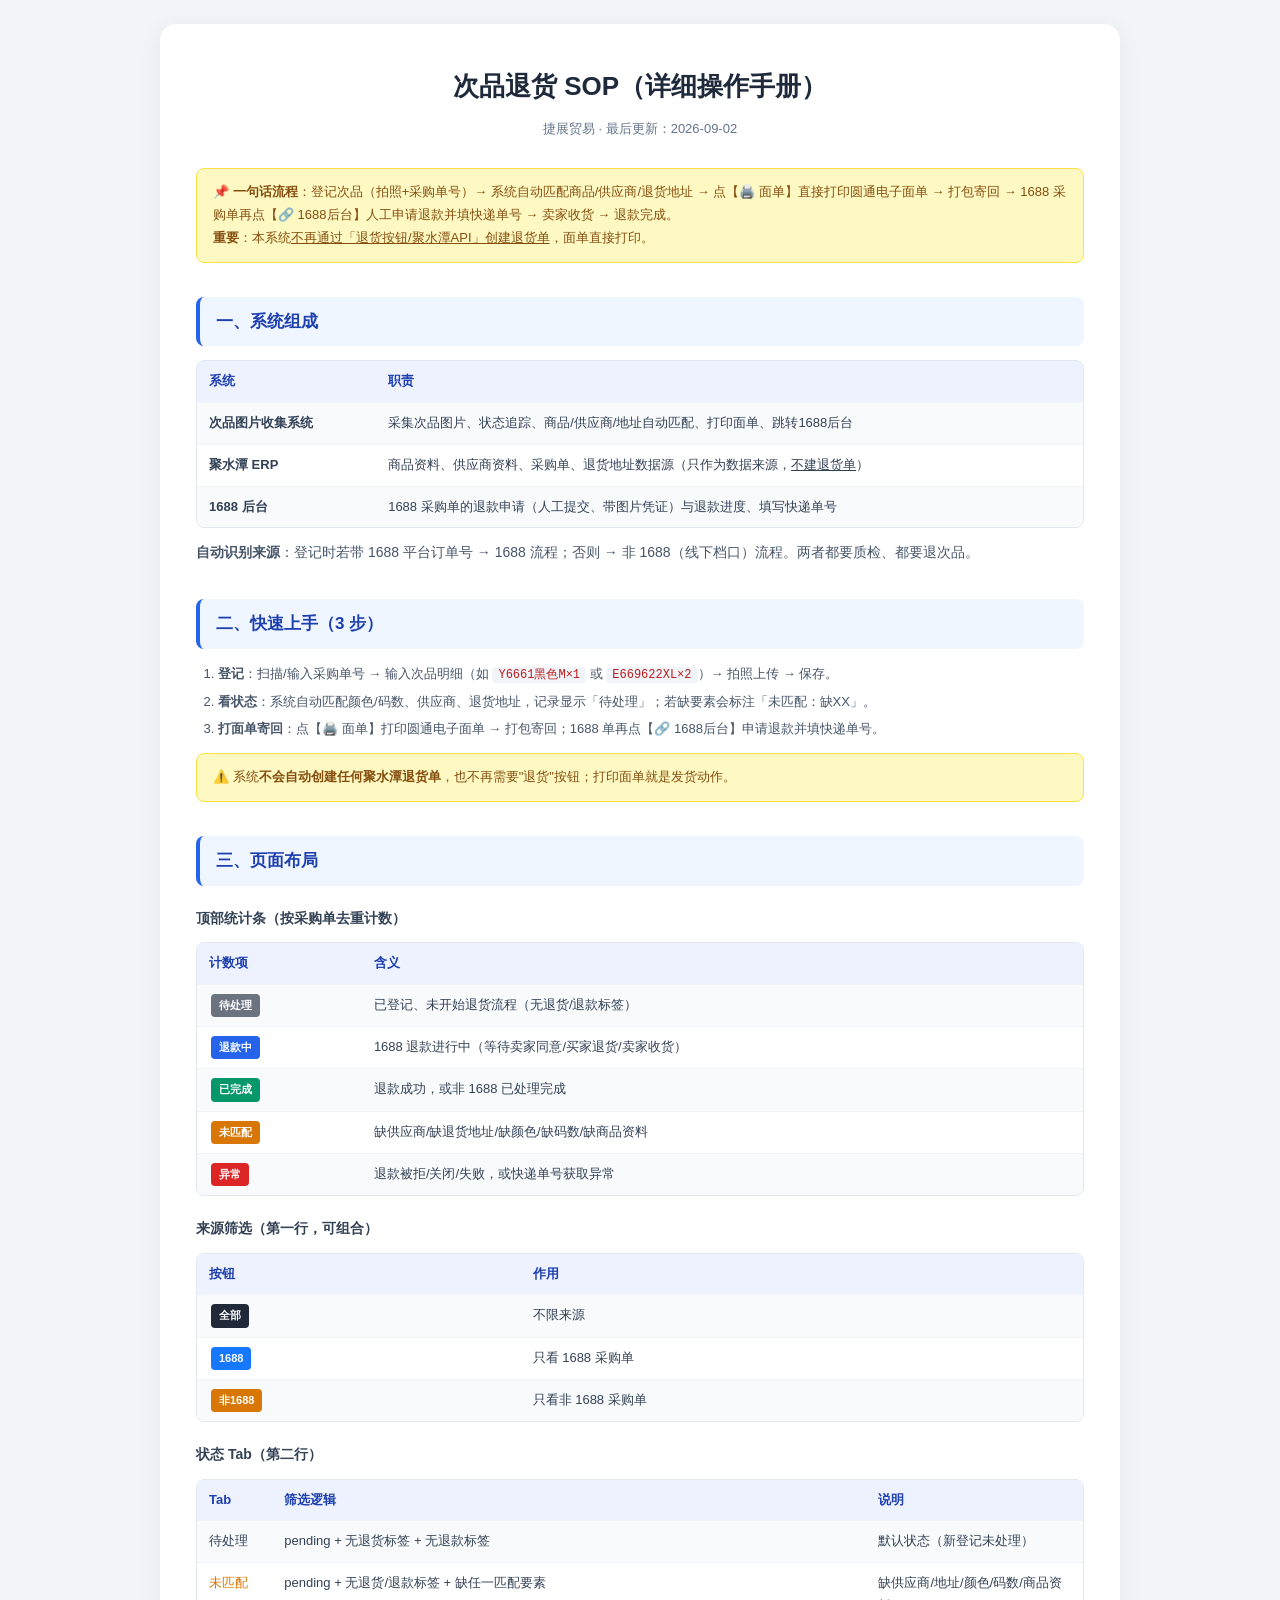
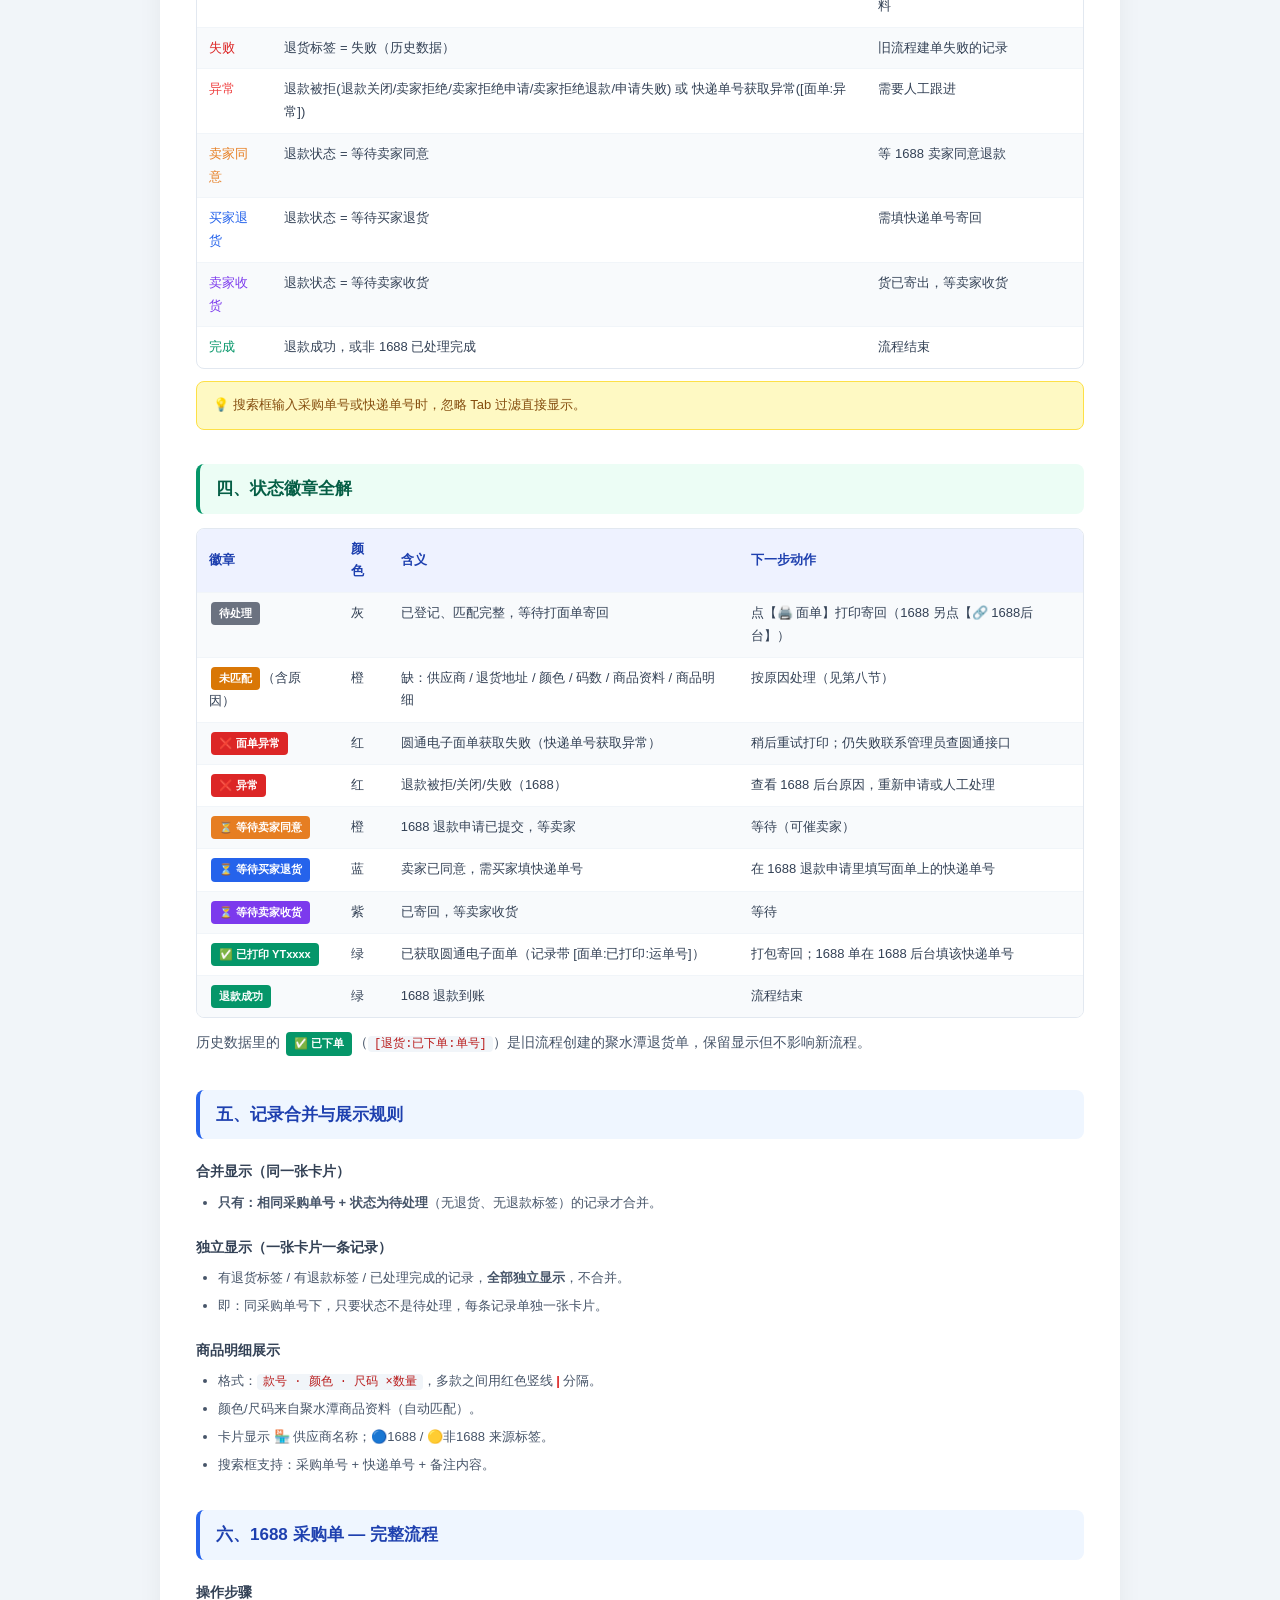
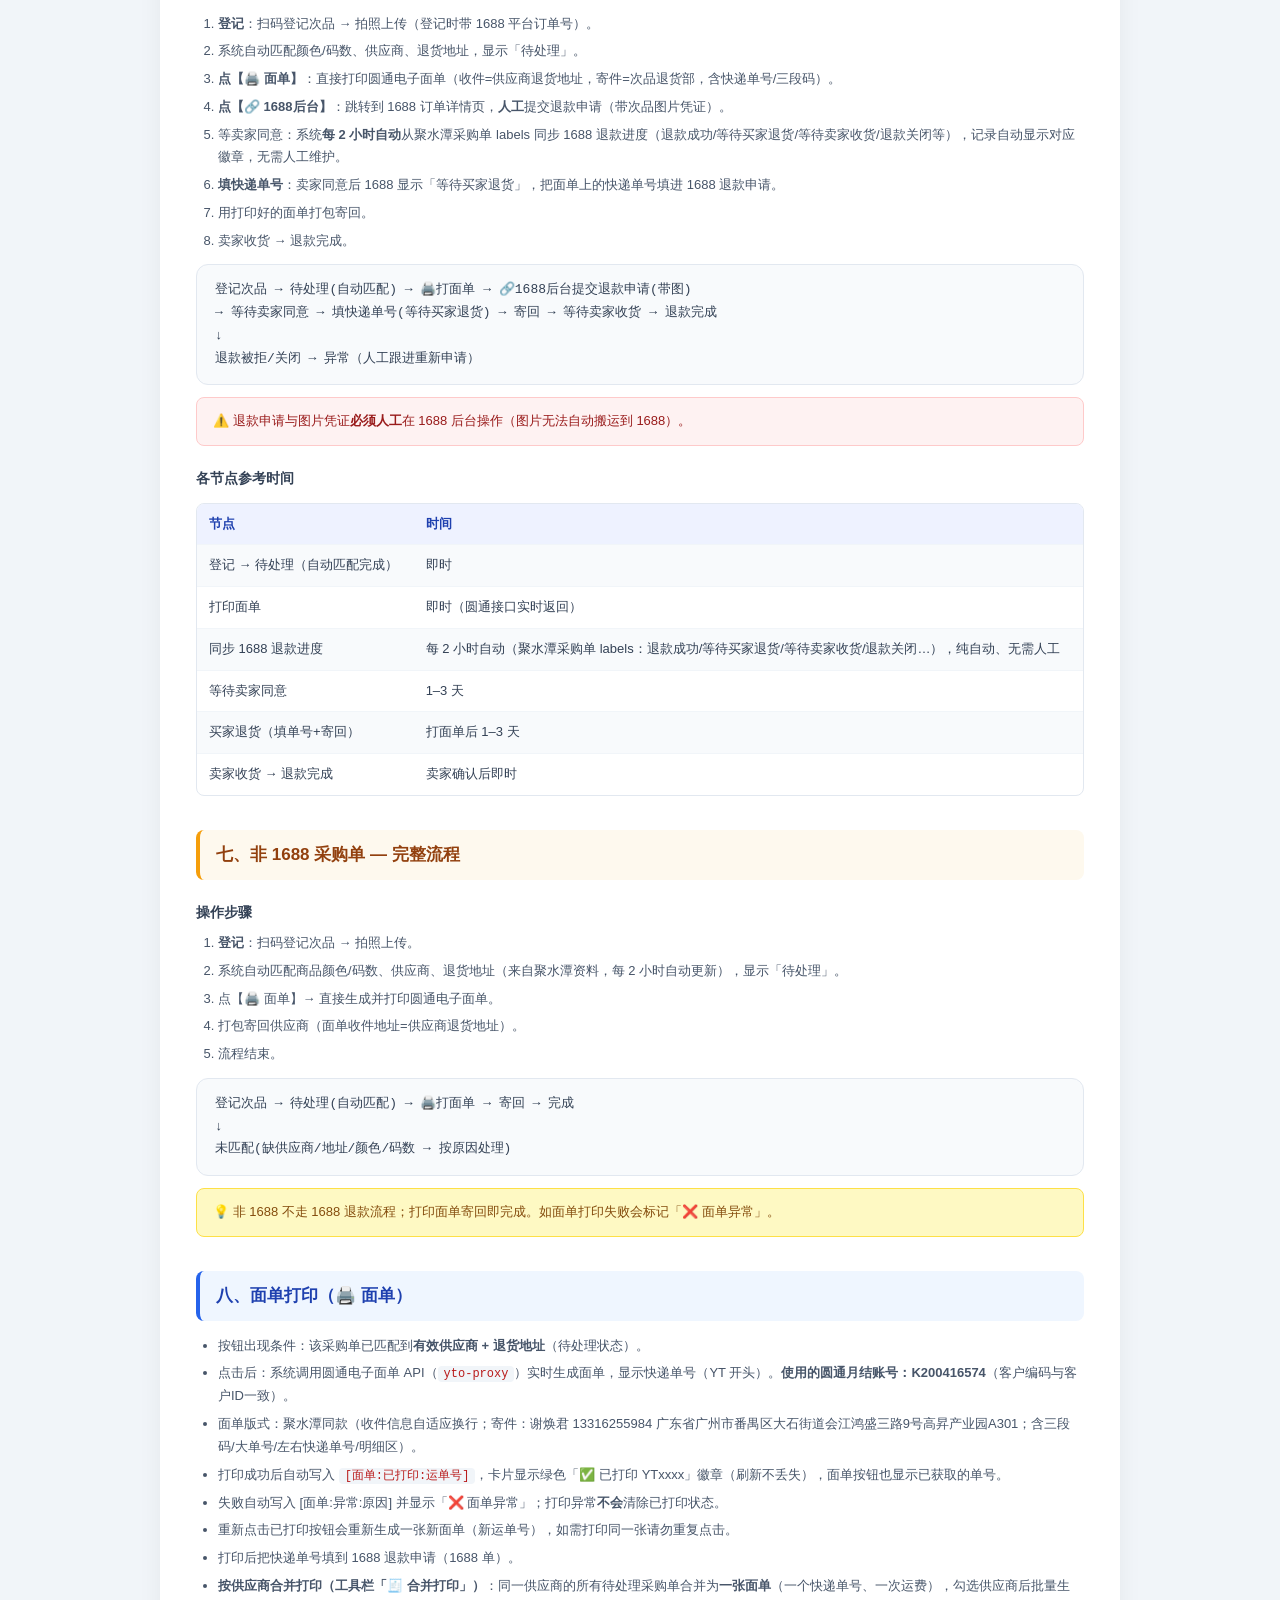
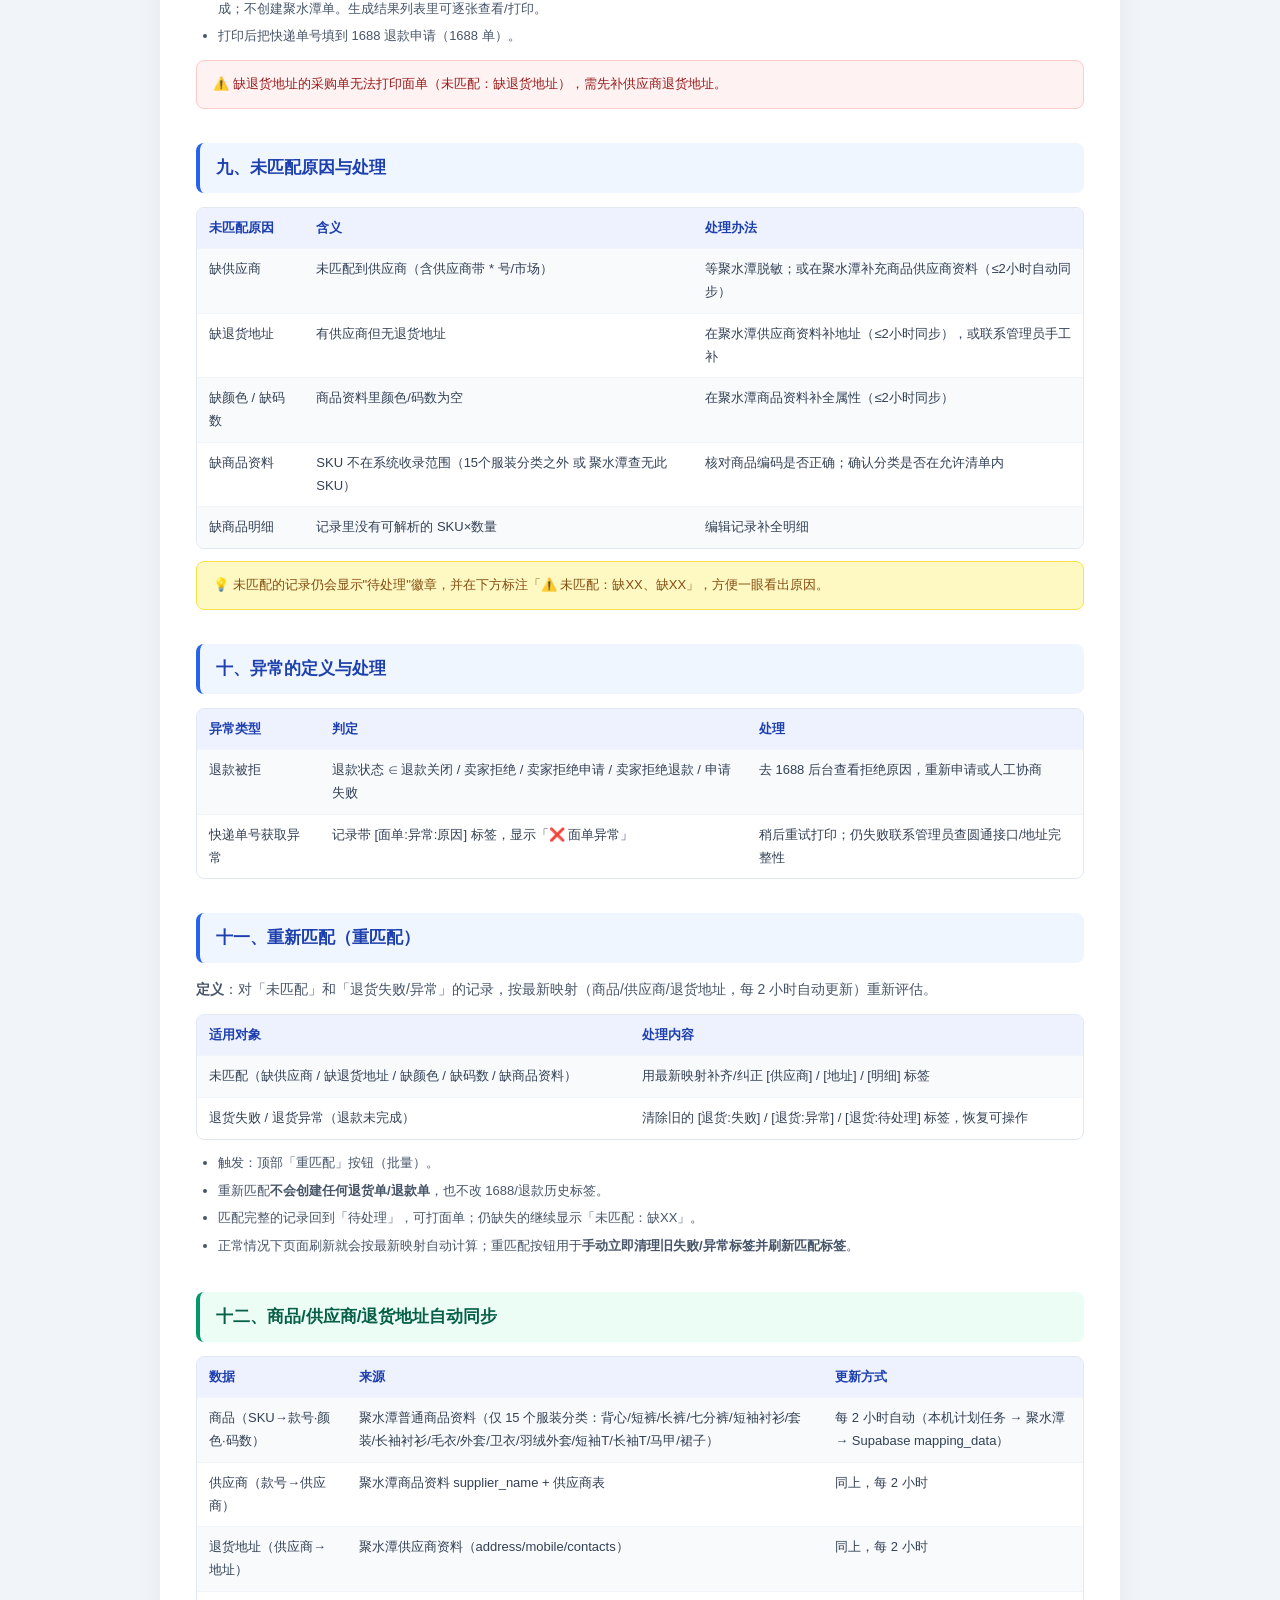
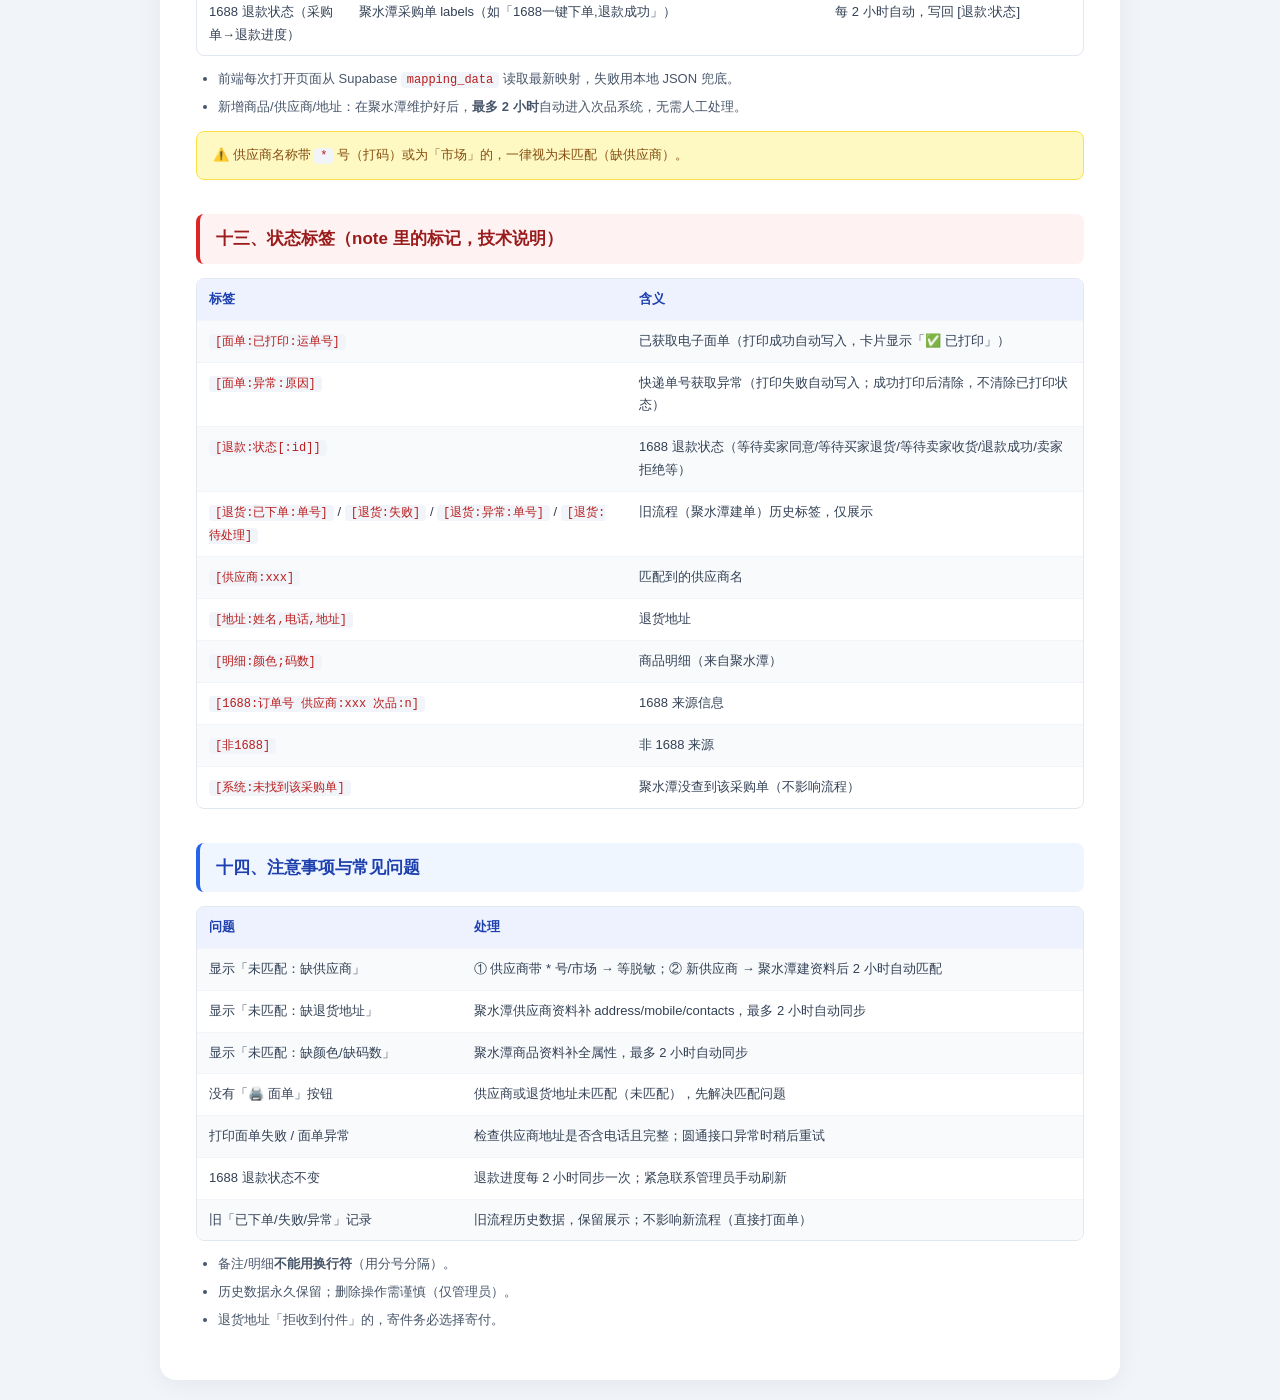
==== commit 5f412a77: "SOP文案：'合并打面单'→'合并打印'" ====
--- a/defect-refund-sop.html
+++ b/defect-refund-sop.html
@@ -169,6 +169,8 @@
 <li>失败自动写入 [面单:异常:原因] 并显示「❌ 面单异常」；打印异常<strong>不会</strong>清除已打印状态。</li>
 <li>重新点击已打印按钮会重新生成一张新面单（新运单号），如需打印同一张请勿重复点击。</li>
 <li>打印后把快递单号填到 1688 退款申请（1688 单）。</li>
+<li><strong>按供应商合并打印（工具栏「🧾 合并打印」）</strong>：同一供应商的所有待处理采购单合并为<strong>一张面单</strong>（一个快递单号、一次运费），勾选供应商后批量生成；不创建聚水潭单。生成结果列表里可逐张查看/打印。</li>
+<li>打印后把快递单号填到 1688 退款申请（1688 单）。</li>
 </ul>
 <div class="warn">⚠️ 缺退货地址的采购单无法打印面单（未匹配：缺退货地址），需先补供应商退货地址。</div>
 
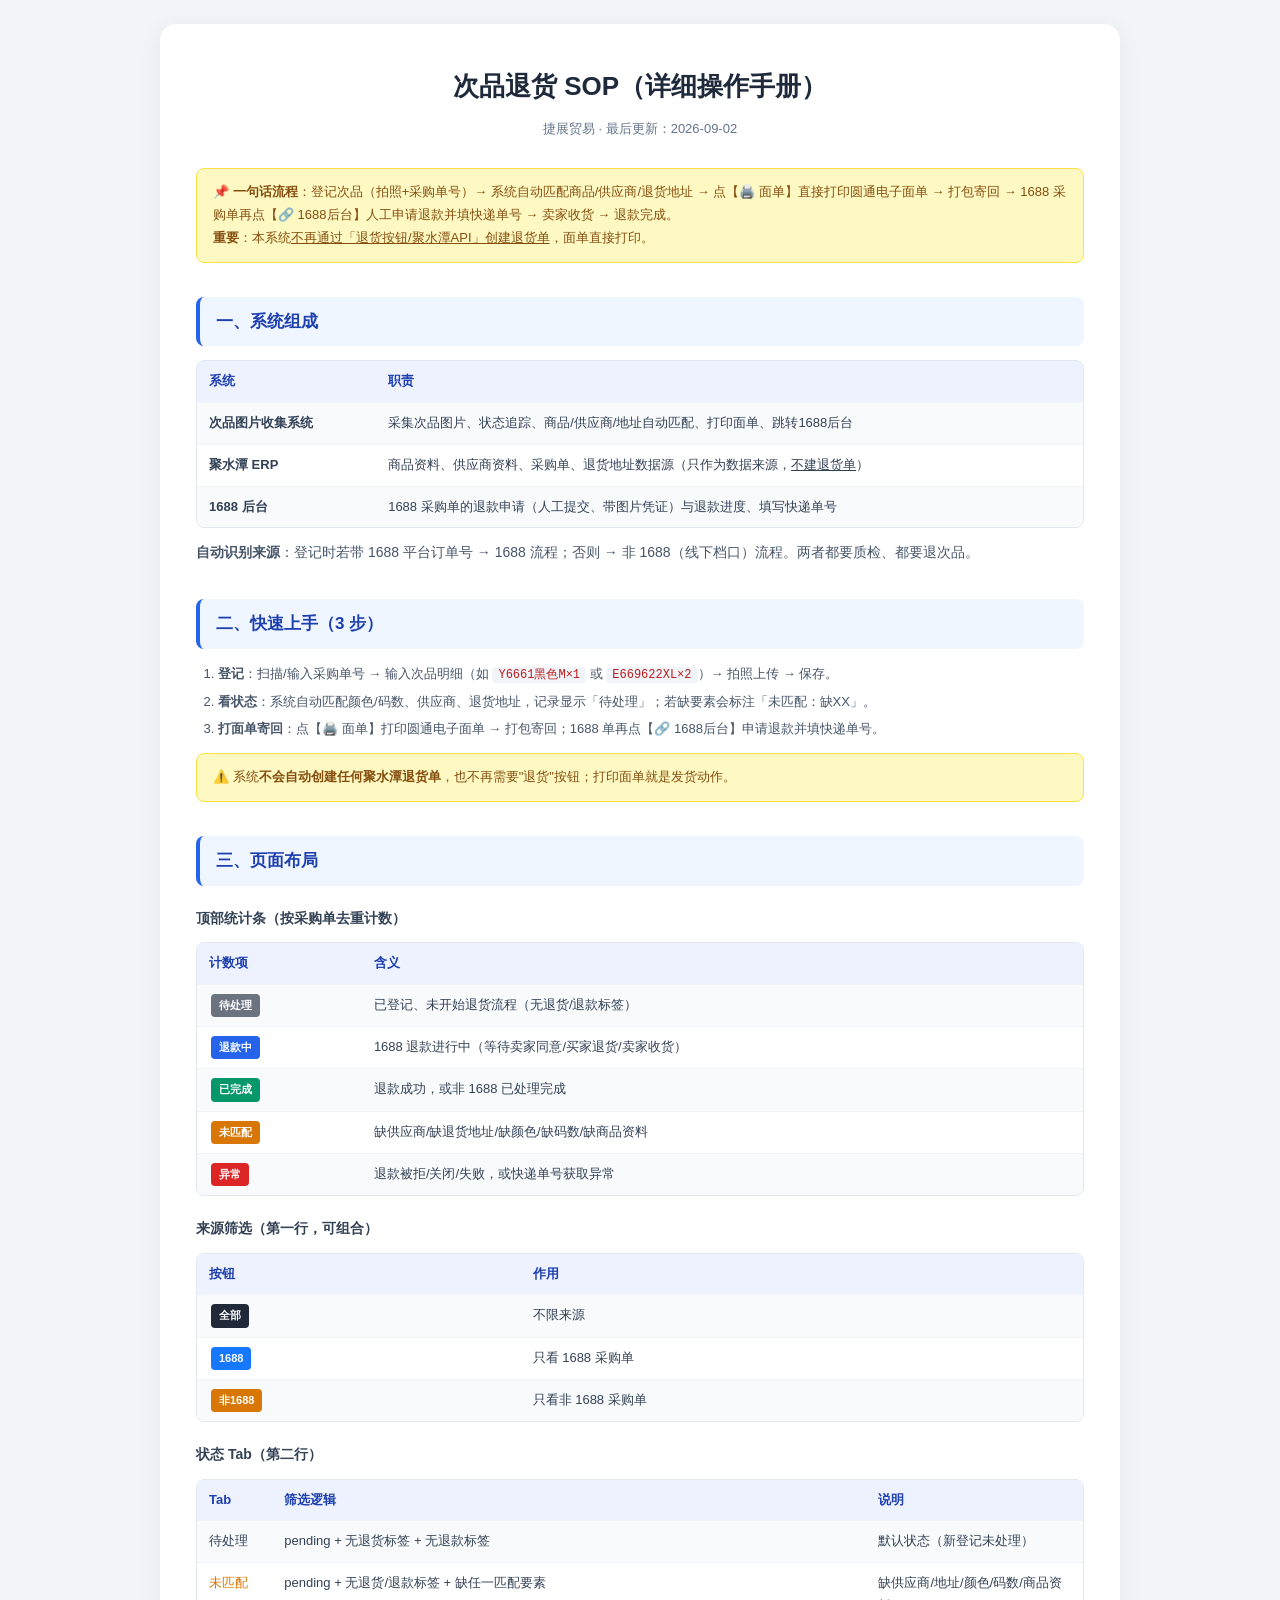
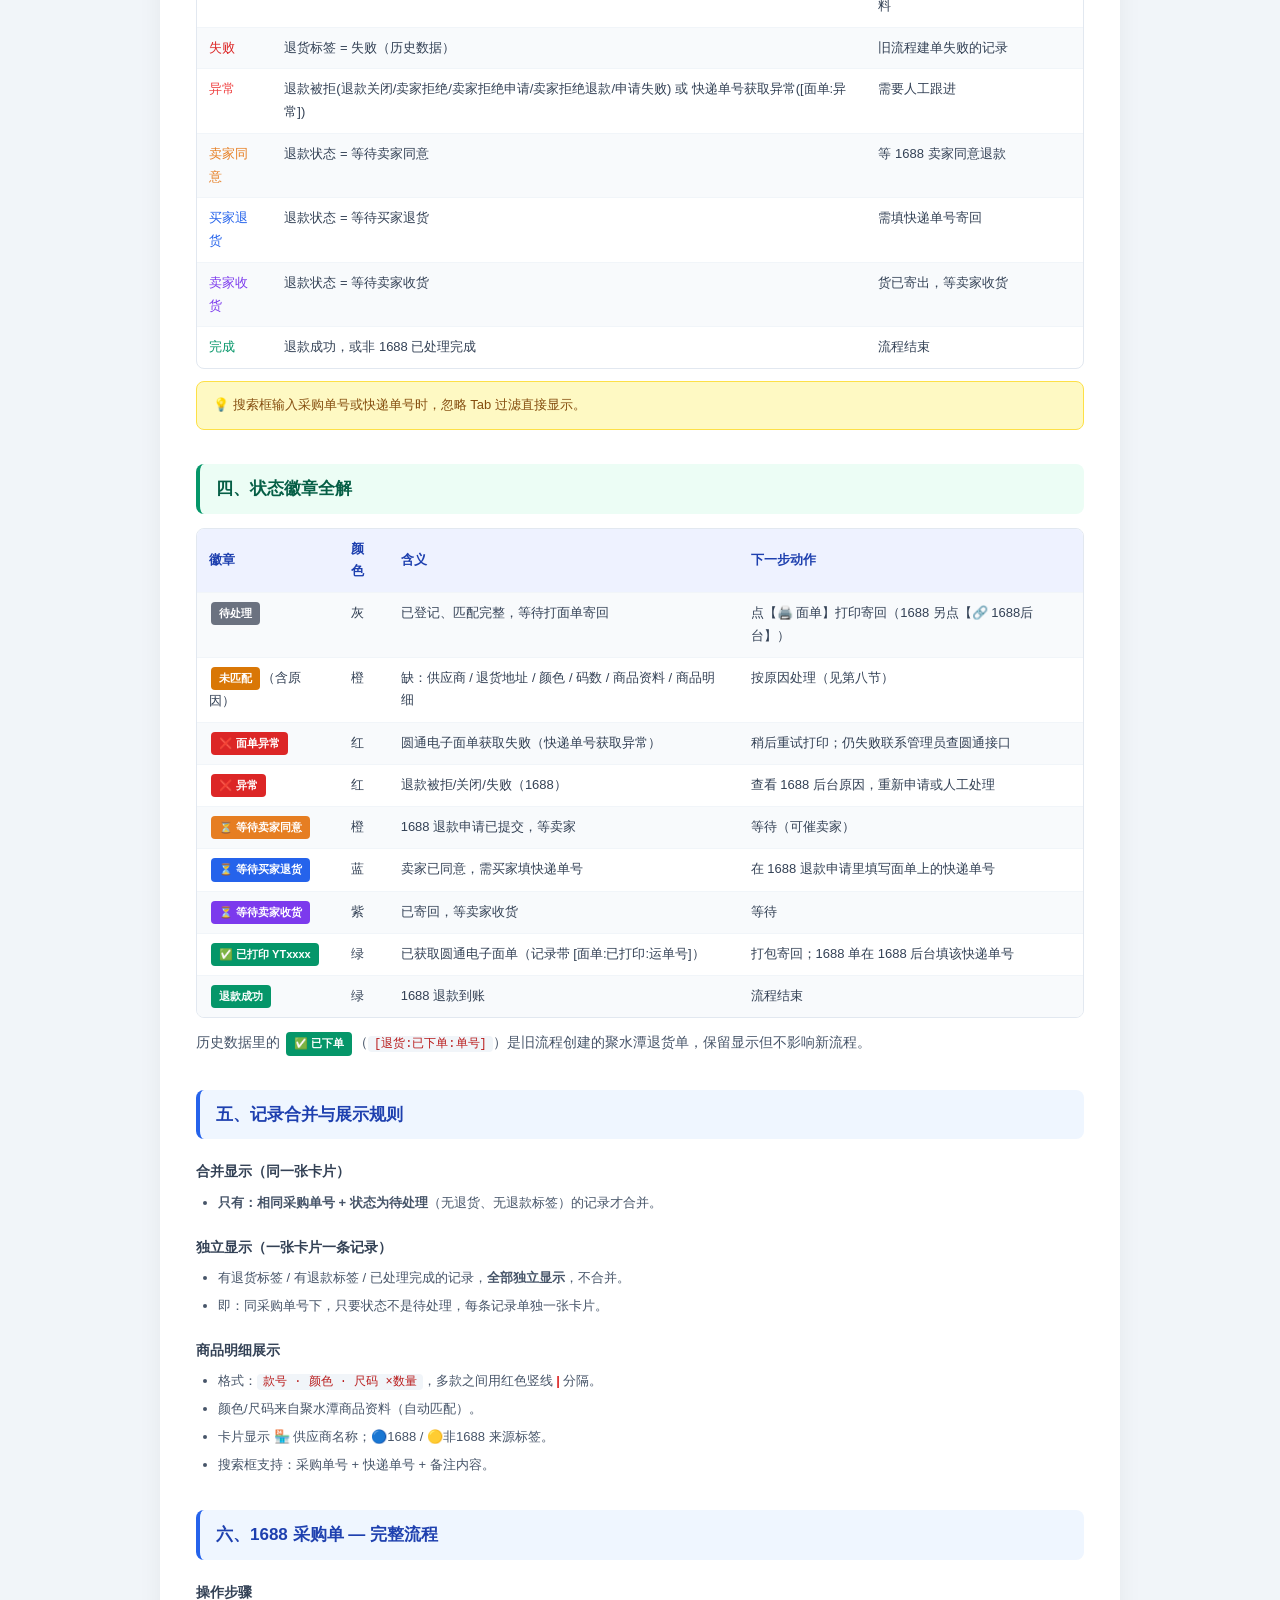
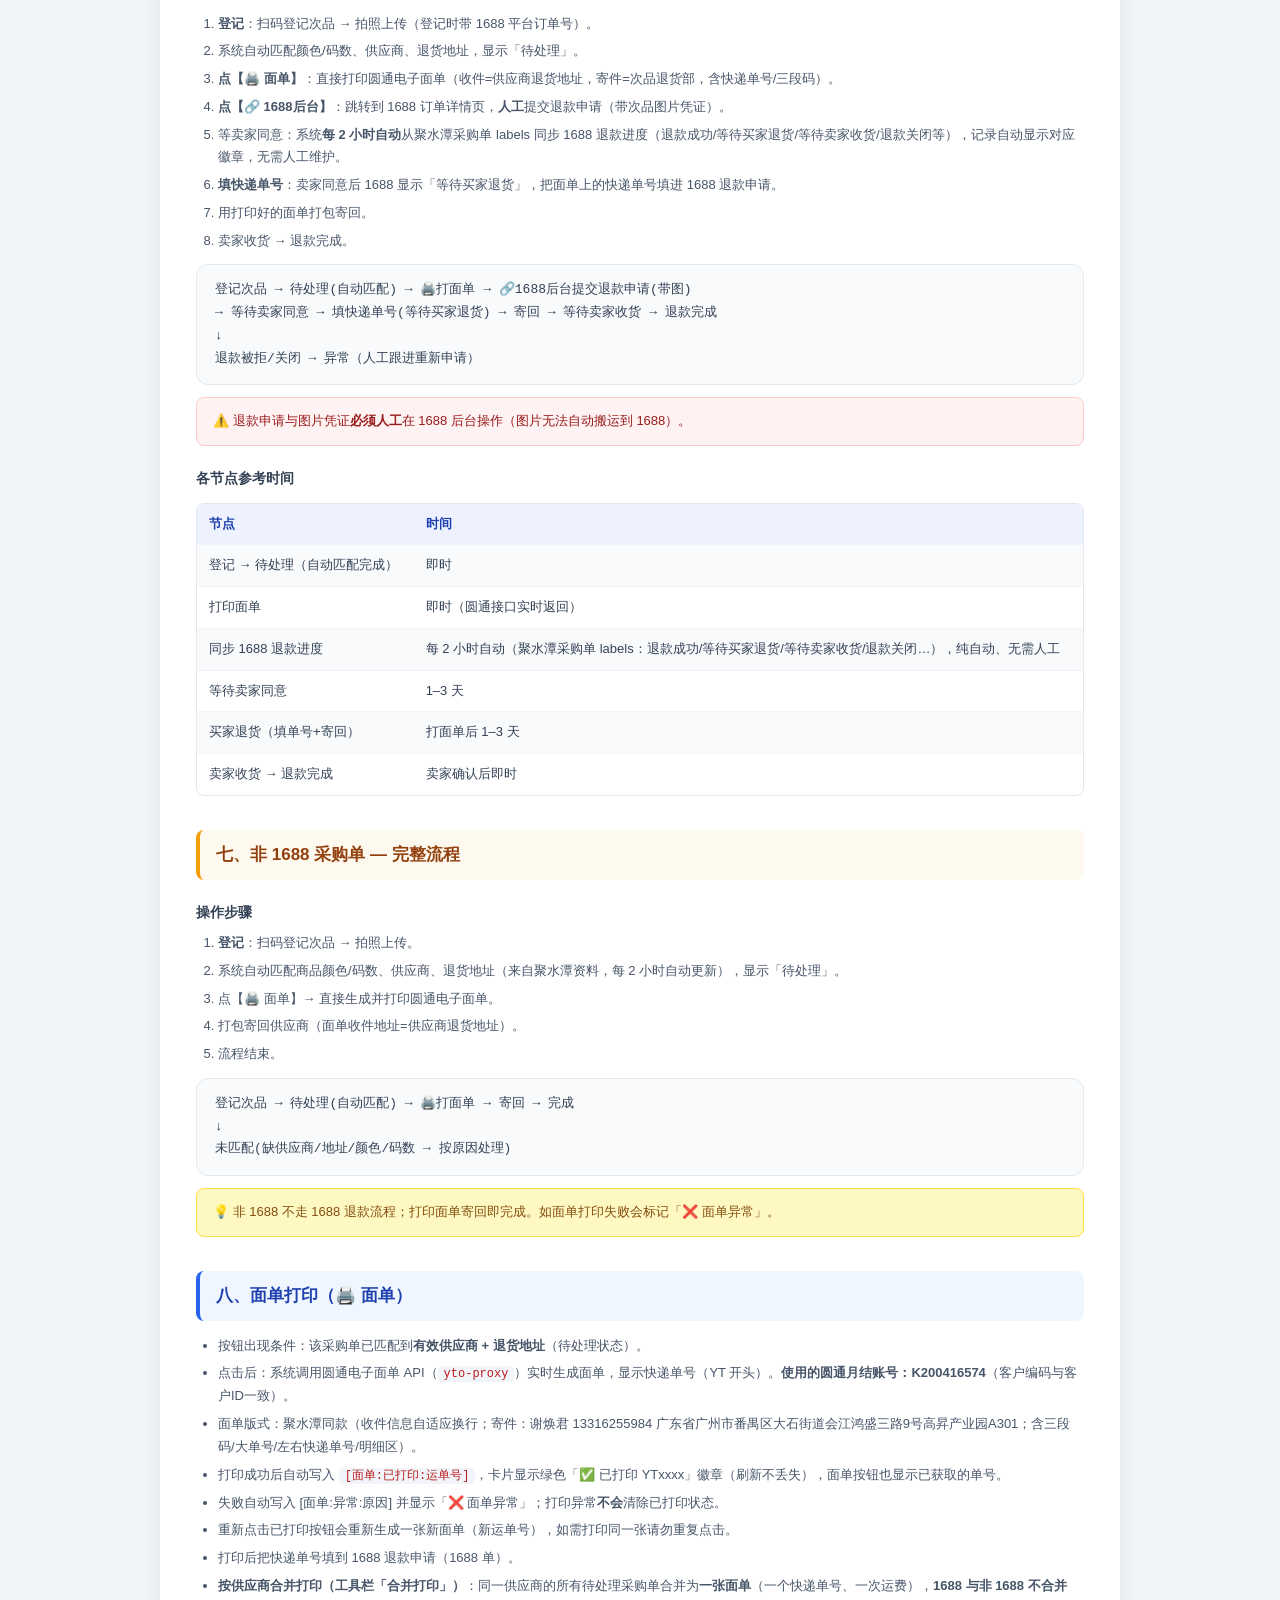
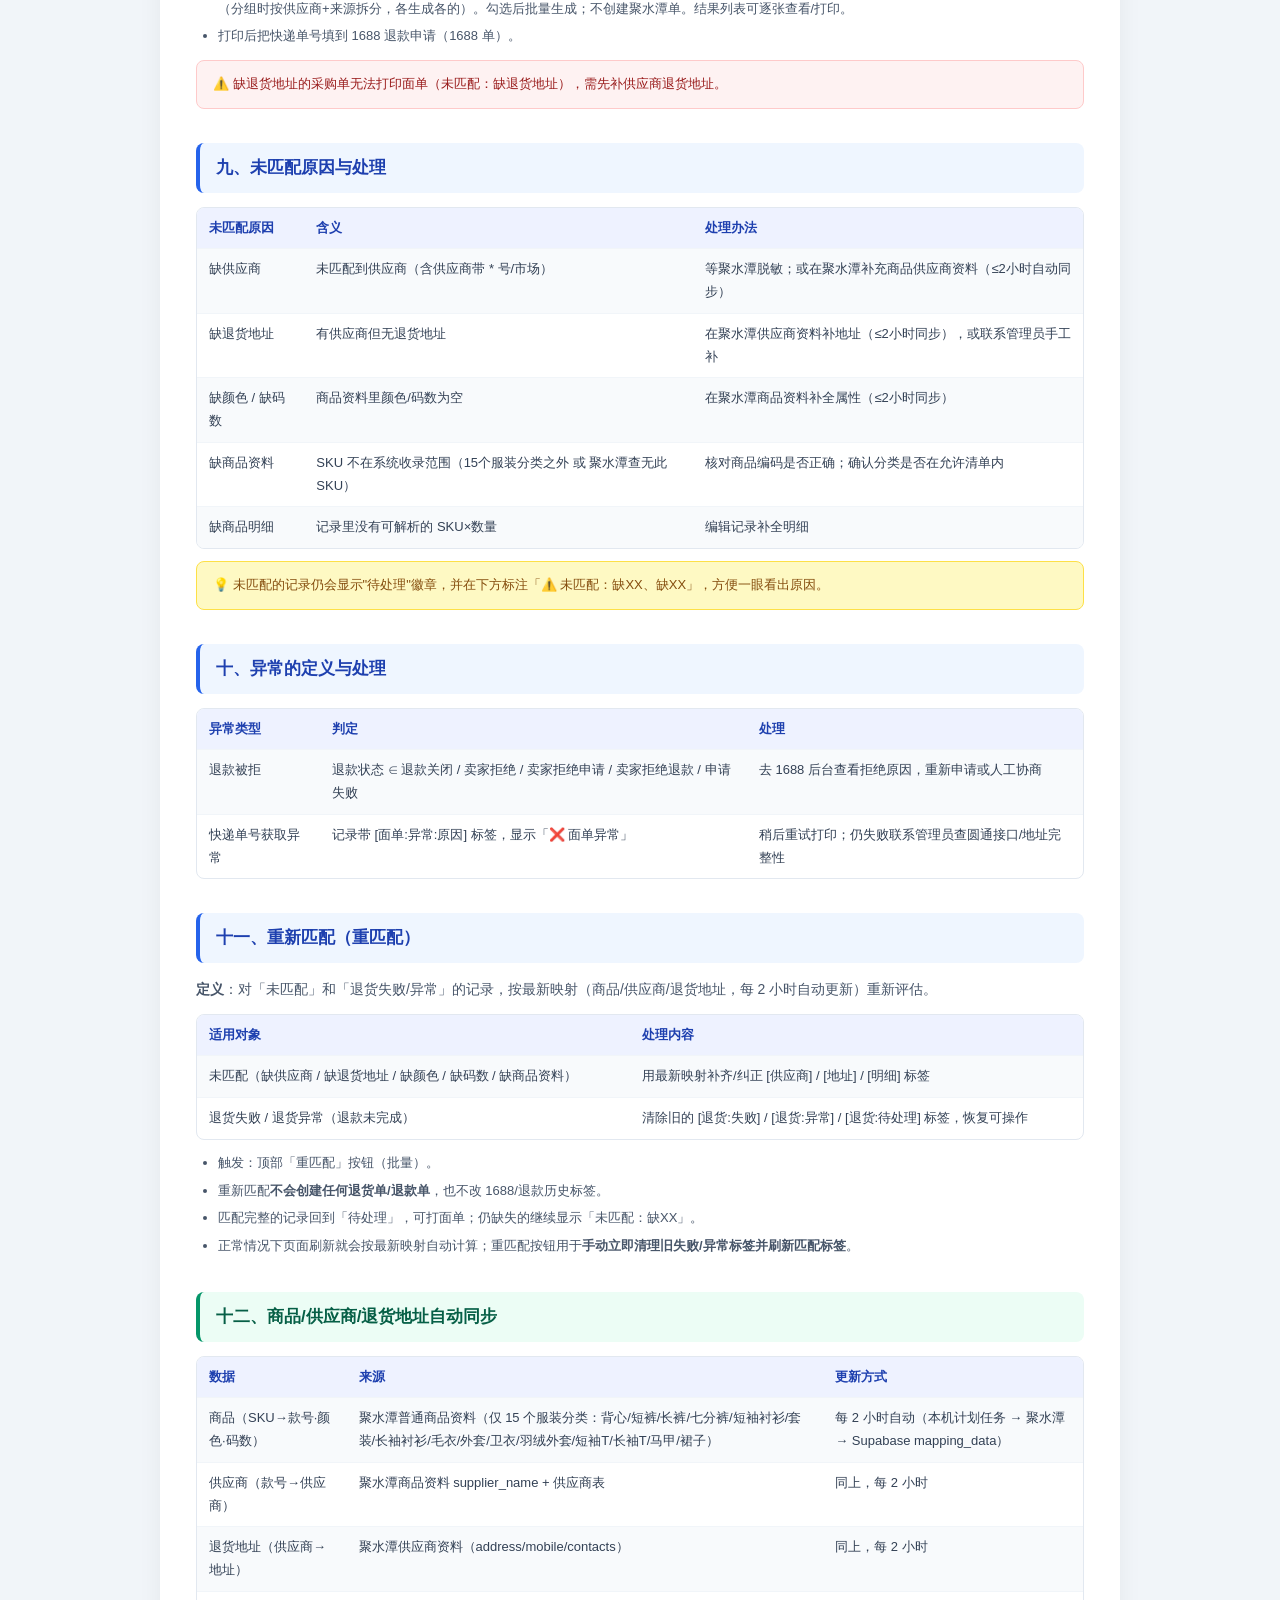
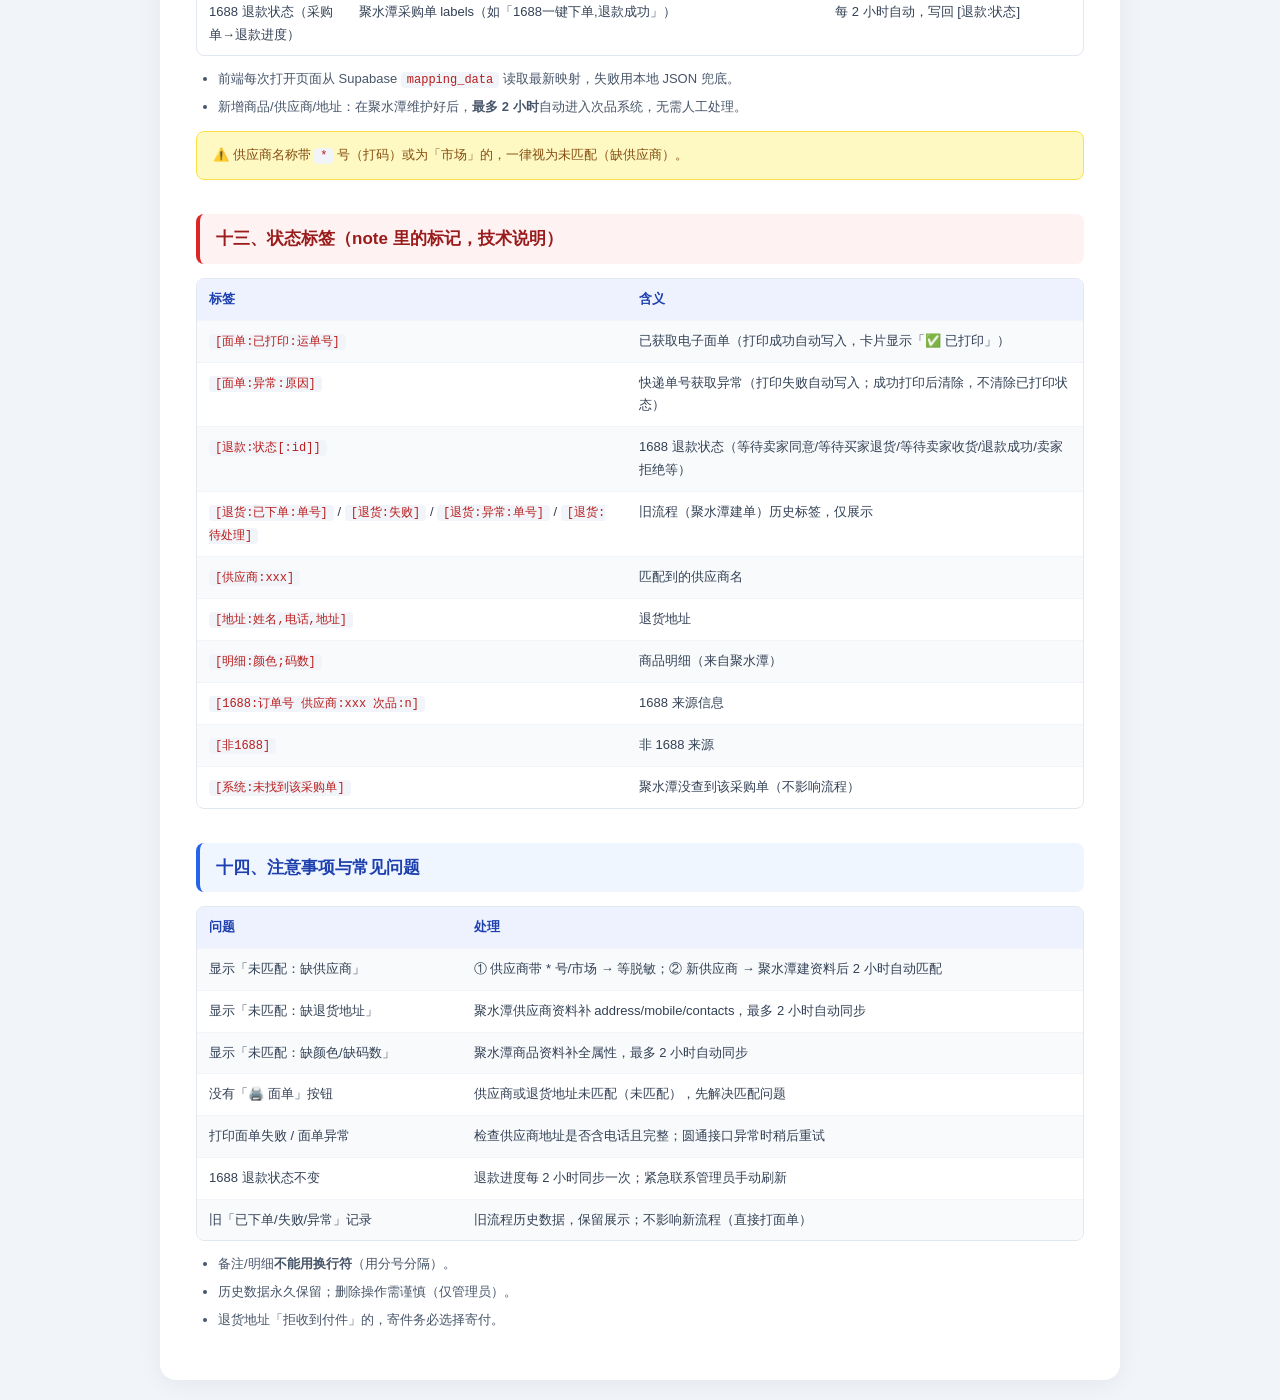
==== commit 1ea452dd: "SOP：合并打印去🧾图标；1688与非1688不合并（按供应商+来源分组）" ====
--- a/defect-refund-sop.html
+++ b/defect-refund-sop.html
@@ -169,7 +169,7 @@
 <li>失败自动写入 [面单:异常:原因] 并显示「❌ 面单异常」；打印异常<strong>不会</strong>清除已打印状态。</li>
 <li>重新点击已打印按钮会重新生成一张新面单（新运单号），如需打印同一张请勿重复点击。</li>
 <li>打印后把快递单号填到 1688 退款申请（1688 单）。</li>
-<li><strong>按供应商合并打印（工具栏「🧾 合并打印」）</strong>：同一供应商的所有待处理采购单合并为<strong>一张面单</strong>（一个快递单号、一次运费），勾选供应商后批量生成；不创建聚水潭单。生成结果列表里可逐张查看/打印。</li>
+<li><strong>按供应商合并打印（工具栏「合并打印」）</strong>：同一供应商的所有待处理采购单合并为<strong>一张面单</strong>（一个快递单号、一次运费），<strong>1688 与非 1688 不合并</strong>（分组时按供应商+来源拆分，各生成各的）。勾选后批量生成；不创建聚水潭单。结果列表可逐张查看/打印。</li>
 <li>打印后把快递单号填到 1688 退款申请（1688 单）。</li>
 </ul>
 <div class="warn">⚠️ 缺退货地址的采购单无法打印面单（未匹配：缺退货地址），需先补供应商退货地址。</div>
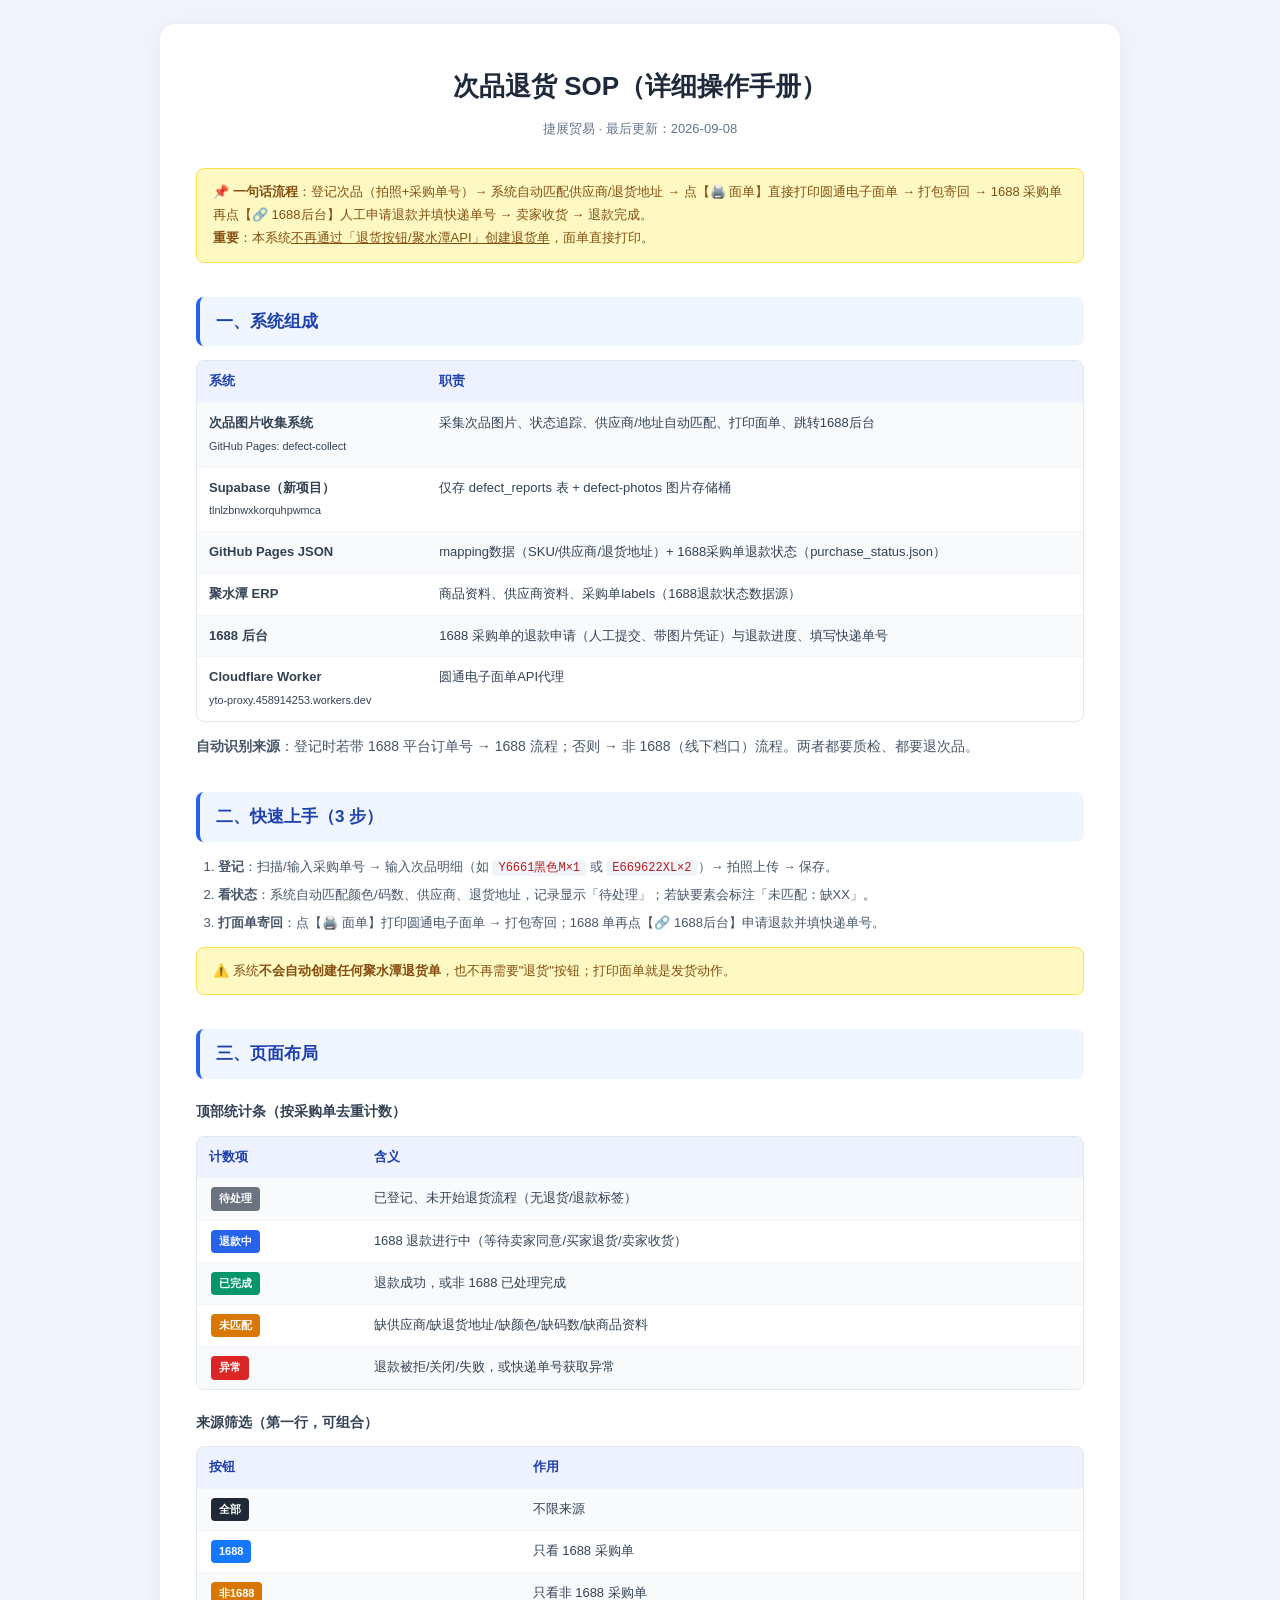
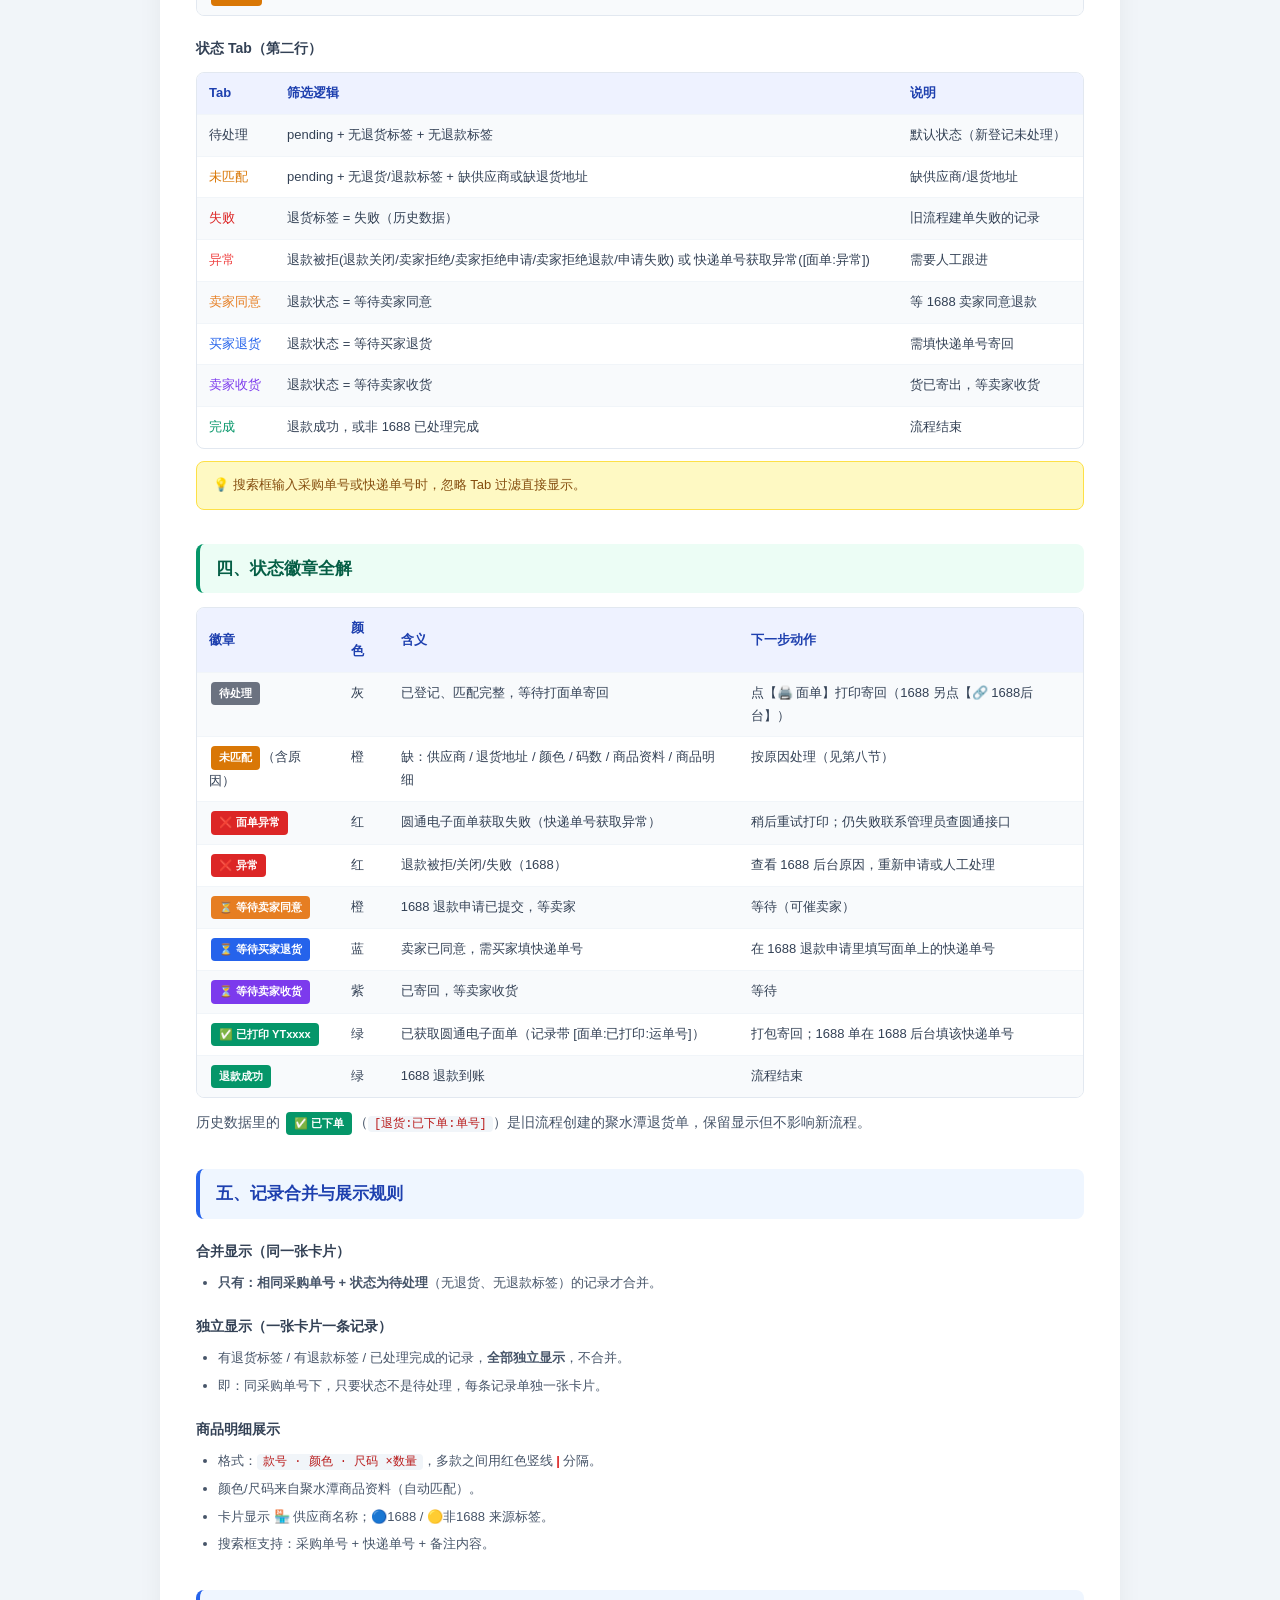
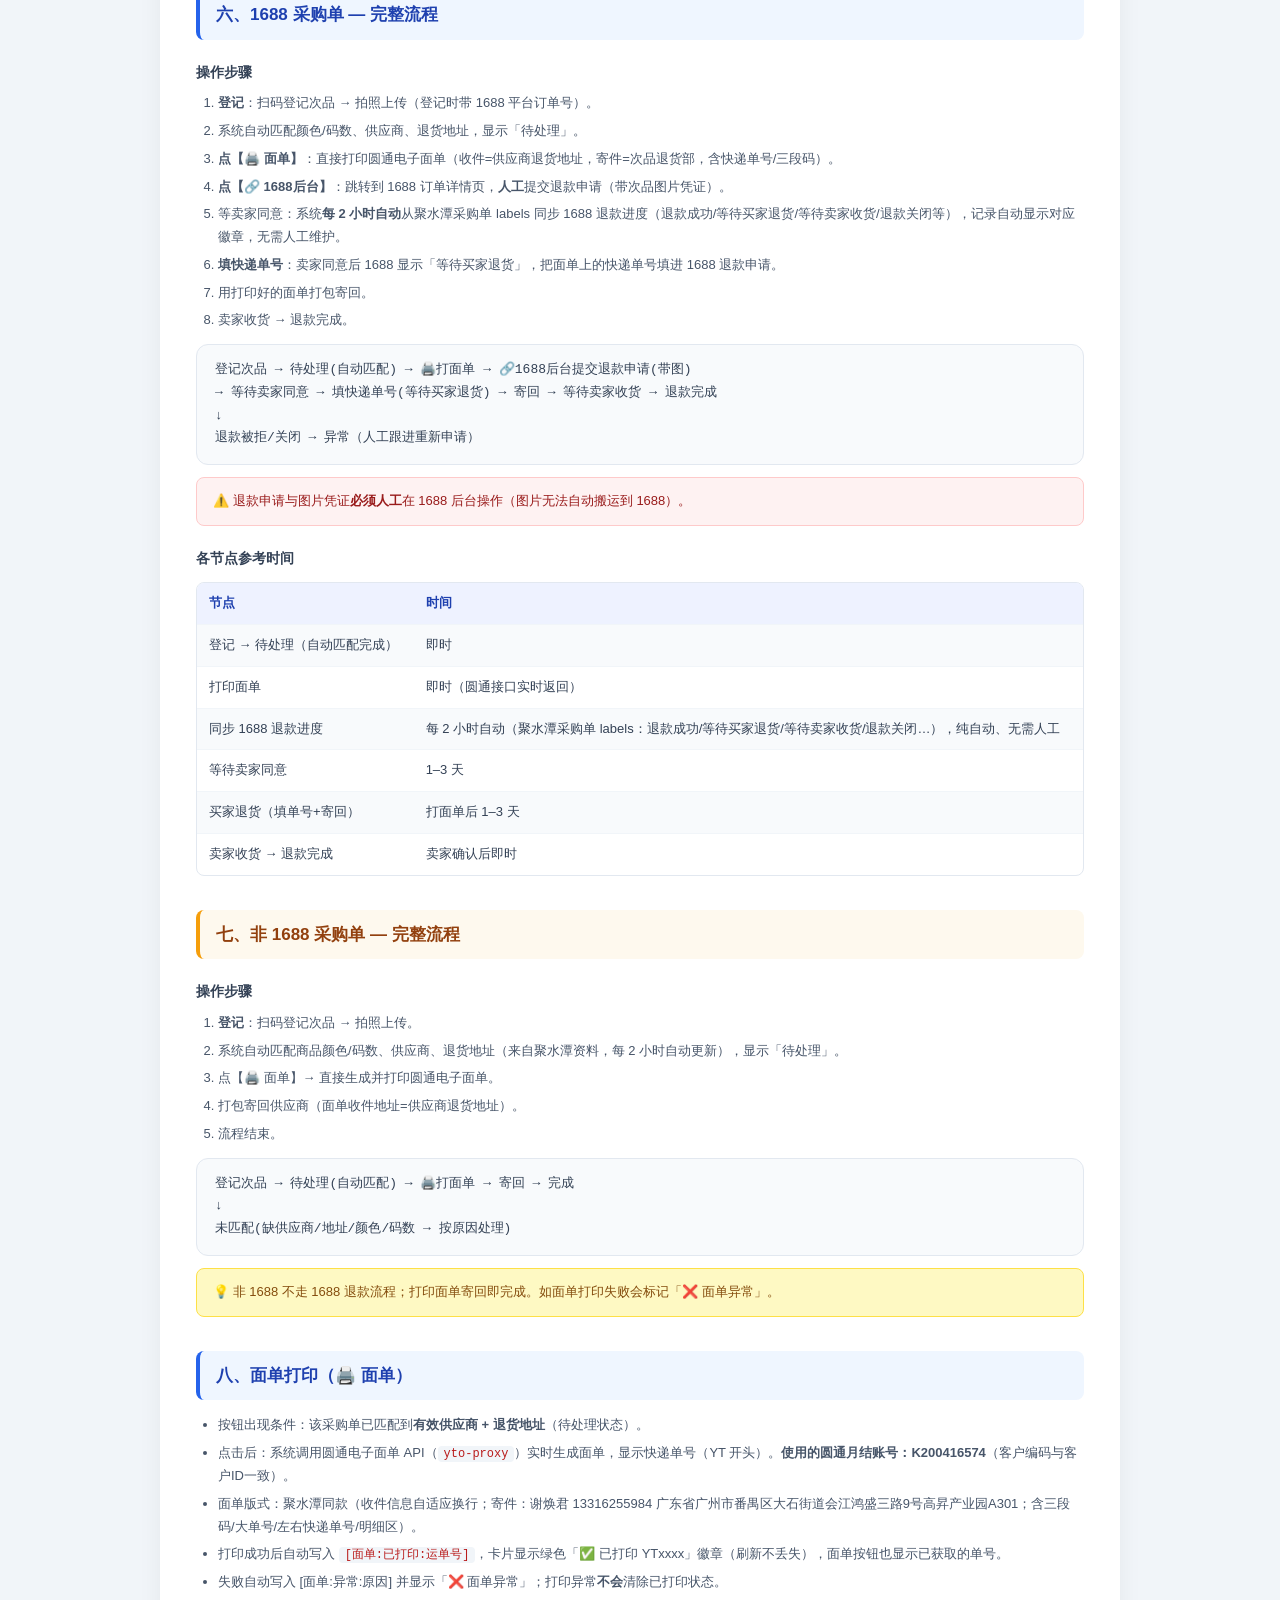
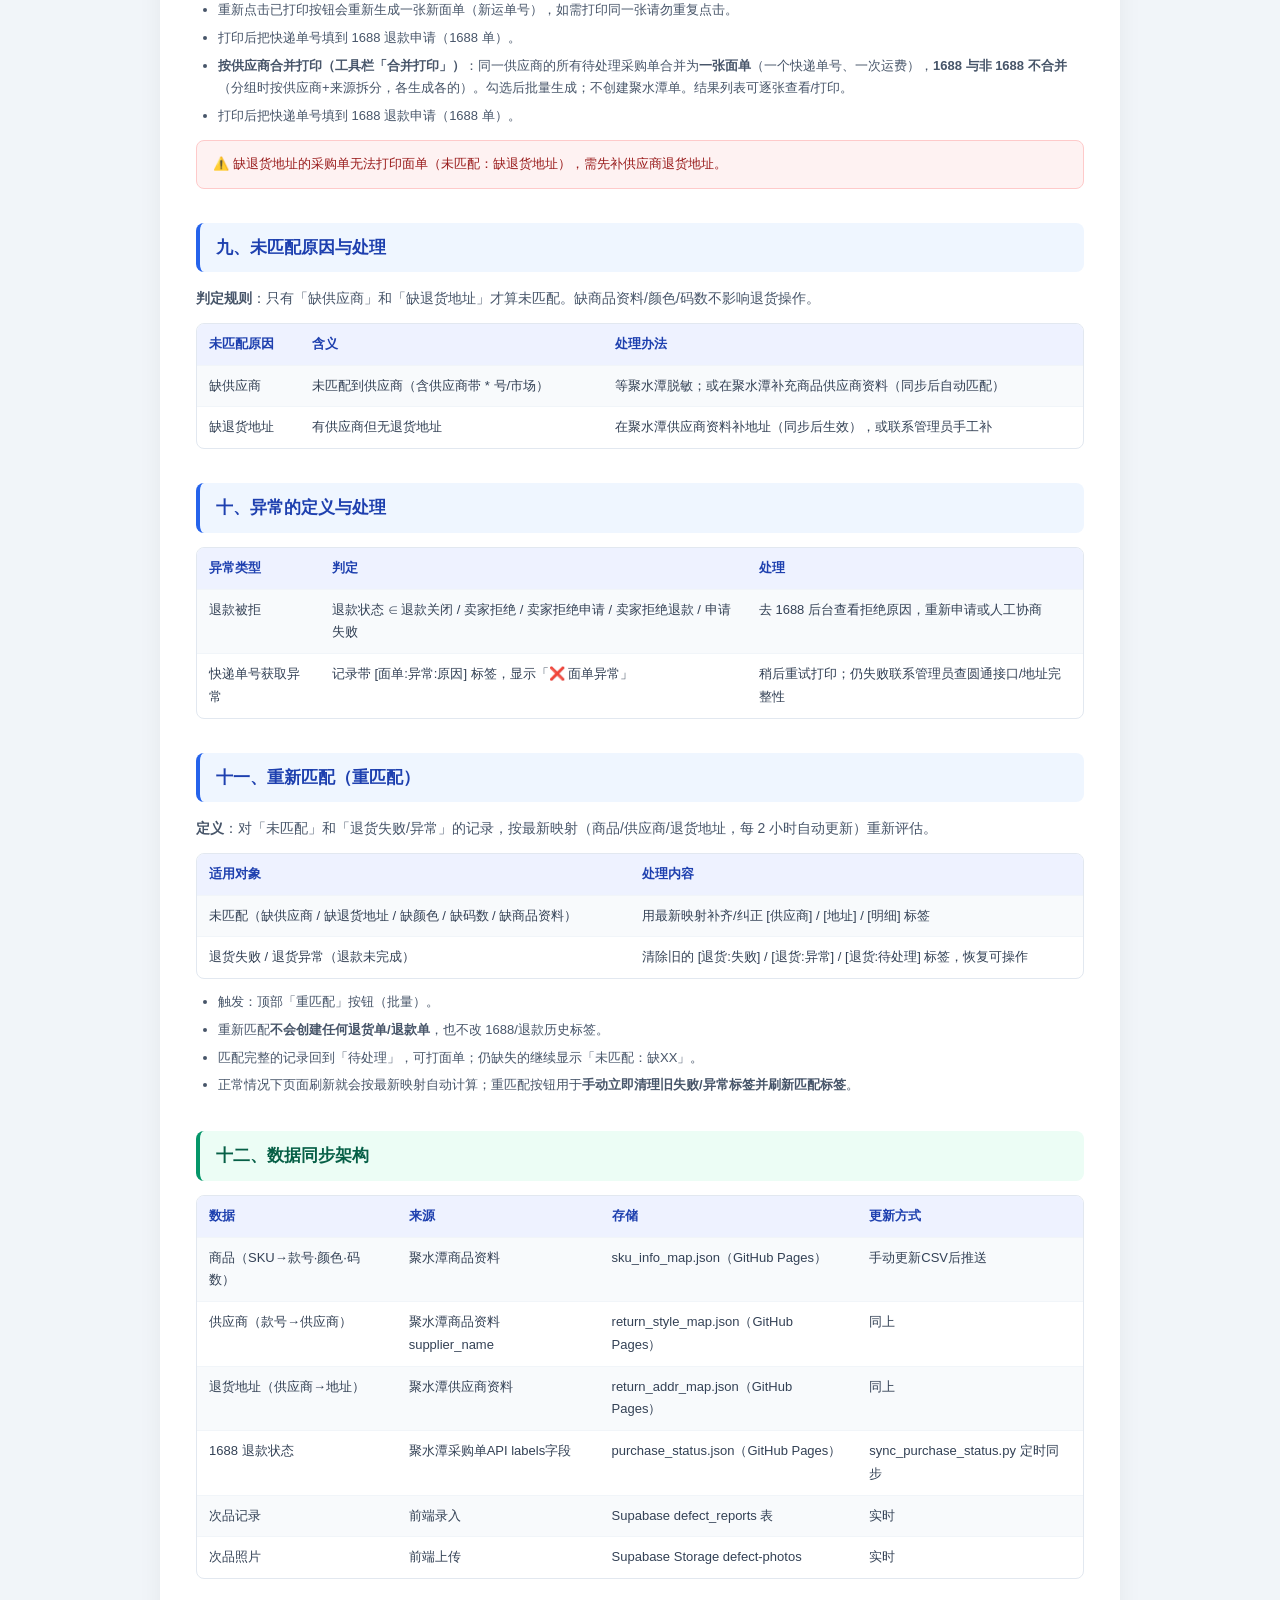
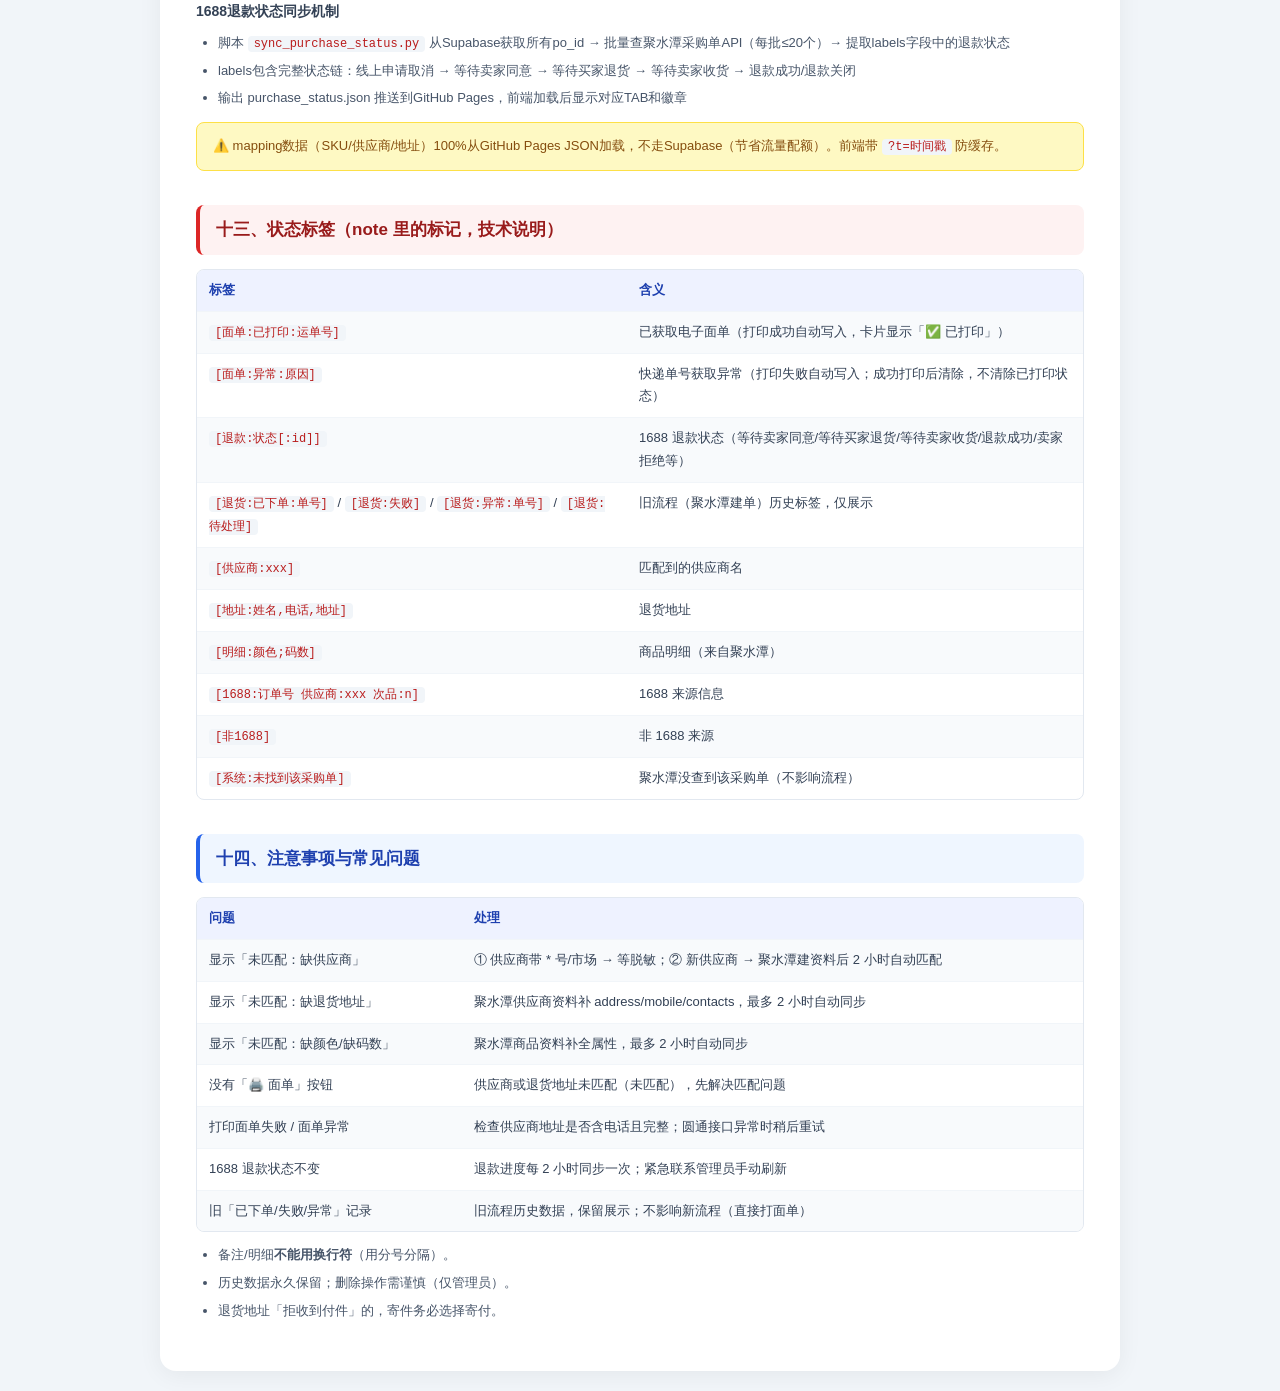
==== commit dbc13d47: "SOP更新至2026-09-08：Supabase迁移+JSON数据源+未匹配判定简化+1688状态同步机制" ====
--- a/defect-refund-sop.html
+++ b/defect-refund-sop.html
@@ -30,16 +30,19 @@
 </head><body>
 <div class="page">
 <h1>次品退货 SOP（详细操作手册）</h1>
-<p class="subtitle">捷展贸易 · 最后更新：2026-09-02</p>
-
-<div class="note">📌 <strong>一句话流程</strong>：登记次品（拍照+采购单号）→ 系统自动匹配商品/供应商/退货地址 → 点【🖨️ 面单】直接打印圆通电子面单 → 打包寄回 → 1688 采购单再点【🔗 1688后台】人工申请退款并填快递单号 → 卖家收货 → 退款完成。<br><strong>重要</strong>：本系统<u>不再通过「退货按钮/聚水潭API」创建退货单</u>，面单直接打印。</div>
+<p class="subtitle">捷展贸易 · 最后更新：2026-09-08</p>
+
+<div class="note">📌 <strong>一句话流程</strong>：登记次品（拍照+采购单号）→ 系统自动匹配供应商/退货地址 → 点【🖨️ 面单】直接打印圆通电子面单 → 打包寄回 → 1688 采购单再点【🔗 1688后台】人工申请退款并填快递单号 → 卖家收货 → 退款完成。<br><strong>重要</strong>：本系统<u>不再通过「退货按钮/聚水潭API」创建退货单</u>，面单直接打印。</div>
 
 <h2>一、系统组成</h2>
 <table>
 <tr><th>系统</th><th>职责</th></tr>
-<tr><td><strong>次品图片收集系统</strong></td><td>采集次品图片、状态追踪、商品/供应商/地址自动匹配、打印面单、跳转1688后台</td></tr>
-<tr><td><strong>聚水潭 ERP</strong></td><td>商品资料、供应商资料、采购单、退货地址数据源（只作为数据来源，<u>不建退货单</u>）</td></tr>
+<tr><td><strong>次品图片收集系统</strong><br><small>GitHub Pages: defect-collect</small></td><td>采集次品图片、状态追踪、供应商/地址自动匹配、打印面单、跳转1688后台</td></tr>
+<tr><td><strong>Supabase（新项目）</strong><br><small>tlnlzbnwxkorquhpwmca</small></td><td>仅存 defect_reports 表 + defect-photos 图片存储桶</td></tr>
+<tr><td><strong>GitHub Pages JSON</strong></td><td>mapping数据（SKU/供应商/退货地址）+ 1688采购单退款状态（purchase_status.json）</td></tr>
+<tr><td><strong>聚水潭 ERP</strong></td><td>商品资料、供应商资料、采购单labels（1688退款状态数据源）</td></tr>
 <tr><td><strong>1688 后台</strong></td><td>1688 采购单的退款申请（人工提交、带图片凭证）与退款进度、填写快递单号</td></tr>
+<tr><td><strong>Cloudflare Worker</strong><br><small>yto-proxy.458914253.workers.dev</small></td><td>圆通电子面单API代理</td></tr>
 </table>
 <p><strong>自动识别来源</strong>：登记时若带 1688 平台订单号 → 1688 流程；否则 → 非 1688（线下档口）流程。两者都要质检、都要退次品。</p>
 
@@ -74,7 +77,7 @@
 <table>
 <tr><th>Tab</th><th>筛选逻辑</th><th>说明</th></tr>
 <tr><td>待处理</td><td>pending + 无退货标签 + 无退款标签</td><td>默认状态（新登记未处理）</td></tr>
-<tr><td style="color:#d97706;">未匹配</td><td>pending + 无退货/退款标签 + 缺任一匹配要素</td><td>缺供应商/地址/颜色/码数/商品资料</td></tr>
+<tr><td style="color:#d97706;">未匹配</td><td>pending + 无退货/退款标签 + 缺供应商或缺退货地址</td><td>缺供应商/退货地址</td></tr>
 <tr><td style="color:#dc2626;">失败</td><td>退货标签 = 失败（历史数据）</td><td>旧流程建单失败的记录</td></tr>
 <tr><td style="color:#ef4444;">异常</td><td>退款被拒(退款关闭/卖家拒绝/卖家拒绝申请/卖家拒绝退款/申请失败) 或 快递单号获取异常([面单:异常])</td><td>需要人工跟进</td></tr>
 <tr><td style="color:#e67e22;">卖家同意</td><td>退款状态 = 等待卖家同意</td><td>等 1688 卖家同意退款</td></tr>
@@ -175,15 +178,12 @@
 <div class="warn">⚠️ 缺退货地址的采购单无法打印面单（未匹配：缺退货地址），需先补供应商退货地址。</div>
 
 <h2>九、未匹配原因与处理</h2>
+<p><strong>判定规则</strong>：只有「缺供应商」和「缺退货地址」才算未匹配。缺商品资料/颜色/码数不影响退货操作。</p>
 <table>
 <tr><th>未匹配原因</th><th>含义</th><th>处理办法</th></tr>
-<tr><td>缺供应商</td><td>未匹配到供应商（含供应商带 * 号/市场）</td><td>等聚水潭脱敏；或在聚水潭补充商品供应商资料（≤2小时自动同步）</td></tr>
-<tr><td>缺退货地址</td><td>有供应商但无退货地址</td><td>在聚水潭供应商资料补地址（≤2小时同步），或联系管理员手工补</td></tr>
-<tr><td>缺颜色 / 缺码数</td><td>商品资料里颜色/码数为空</td><td>在聚水潭商品资料补全属性（≤2小时同步）</td></tr>
-<tr><td>缺商品资料</td><td>SKU 不在系统收录范围（15个服装分类之外 或 聚水潭查无此SKU）</td><td>核对商品编码是否正确；确认分类是否在允许清单内</td></tr>
-<tr><td>缺商品明细</td><td>记录里没有可解析的 SKU×数量</td><td>编辑记录补全明细</td></tr>
-</table>
-<div class="note">💡 未匹配的记录仍会显示"待处理"徽章，并在下方标注「⚠️ 未匹配：缺XX、缺XX」，方便一眼看出原因。</div>
+<tr><td>缺供应商</td><td>未匹配到供应商（含供应商带 * 号/市场）</td><td>等聚水潭脱敏；或在聚水潭补充商品供应商资料（同步后自动匹配）</td></tr>
+<tr><td>缺退货地址</td><td>有供应商但无退货地址</td><td>在聚水潭供应商资料补地址（同步后生效），或联系管理员手工补</td></tr>
+</table>
 
 <h2>十、异常的定义与处理</h2>
 <table>
@@ -206,19 +206,23 @@
 <li>正常情况下页面刷新就会按最新映射自动计算；重匹配按钮用于<strong>手动立即清理旧失败/异常标签并刷新匹配标签</strong>。</li>
 </ul>
 
-<h2 class="green">十二、商品/供应商/退货地址自动同步</h2>
-<table>
-<tr><th>数据</th><th>来源</th><th>更新方式</th></tr>
-<tr><td>商品（SKU→款号·颜色·码数）</td><td>聚水潭普通商品资料（仅 15 个服装分类：背心/短裤/长裤/七分裤/短袖衬衫/套装/长袖衬衫/毛衣/外套/卫衣/羽绒外套/短袖T/长袖T/马甲/裙子）</td><td>每 2 小时自动（本机计划任务 → 聚水潭 → Supabase mapping_data）</td></tr>
-<tr><td>供应商（款号→供应商）</td><td>聚水潭商品资料 supplier_name + 供应商表</td><td>同上，每 2 小时</td></tr>
-<tr><td>退货地址（供应商→地址）</td><td>聚水潭供应商资料（address/mobile/contacts）</td><td>同上，每 2 小时</td></tr>
-<tr><td>1688 退款状态（采购单→退款进度）</td><td>聚水潭采购单 labels（如「1688一键下单,退款成功」）</td><td>每 2 小时自动，写回 [退款:状态]</td></tr>
-</table>
-<ul>
-<li>前端每次打开页面从 Supabase <code>mapping_data</code> 读取最新映射，失败用本地 JSON 兜底。</li>
-<li>新增商品/供应商/地址：在聚水潭维护好后，<strong>最多 2 小时</strong>自动进入次品系统，无需人工处理。</li>
-</ul>
-<div class="note">⚠️ 供应商名称带 <code>*</code> 号（打码）或为「市场」的，一律视为未匹配（缺供应商）。</div>
+<h2 class="green">十二、数据同步架构</h2>
+<table>
+<tr><th>数据</th><th>来源</th><th>存储</th><th>更新方式</th></tr>
+<tr><td>商品（SKU→款号·颜色·码数）</td><td>聚水潭商品资料</td><td>sku_info_map.json（GitHub Pages）</td><td>手动更新CSV后推送</td></tr>
+<tr><td>供应商（款号→供应商）</td><td>聚水潭商品资料 supplier_name</td><td>return_style_map.json（GitHub Pages）</td><td>同上</td></tr>
+<tr><td>退货地址（供应商→地址）</td><td>聚水潭供应商资料</td><td>return_addr_map.json（GitHub Pages）</td><td>同上</td></tr>
+<tr><td>1688 退款状态</td><td>聚水潭采购单API labels字段</td><td>purchase_status.json（GitHub Pages）</td><td>sync_purchase_status.py 定时同步</td></tr>
+<tr><td>次品记录</td><td>前端录入</td><td>Supabase defect_reports 表</td><td>实时</td></tr>
+<tr><td>次品照片</td><td>前端上传</td><td>Supabase Storage defect-photos</td><td>实时</td></tr>
+</table>
+<h3>1688退款状态同步机制</h3>
+<ul>
+<li>脚本 <code>sync_purchase_status.py</code> 从Supabase获取所有po_id → 批量查聚水潭采购单API（每批≤20个）→ 提取labels字段中的退款状态</li>
+<li>labels包含完整状态链：线上申请取消 → 等待卖家同意 → 等待买家退货 → 等待卖家收货 → 退款成功/退款关闭</li>
+<li>输出 purchase_status.json 推送到GitHub Pages，前端加载后显示对应TAB和徽章</li>
+</ul>
+<div class="note">⚠️ mapping数据（SKU/供应商/地址）100%从GitHub Pages JSON加载，不走Supabase（节省流量配额）。前端带 <code>?t=时间戳</code> 防缓存。</div>
 
 <h2 class="red">十三、状态标签（note 里的标记，技术说明）</h2>
 <table>
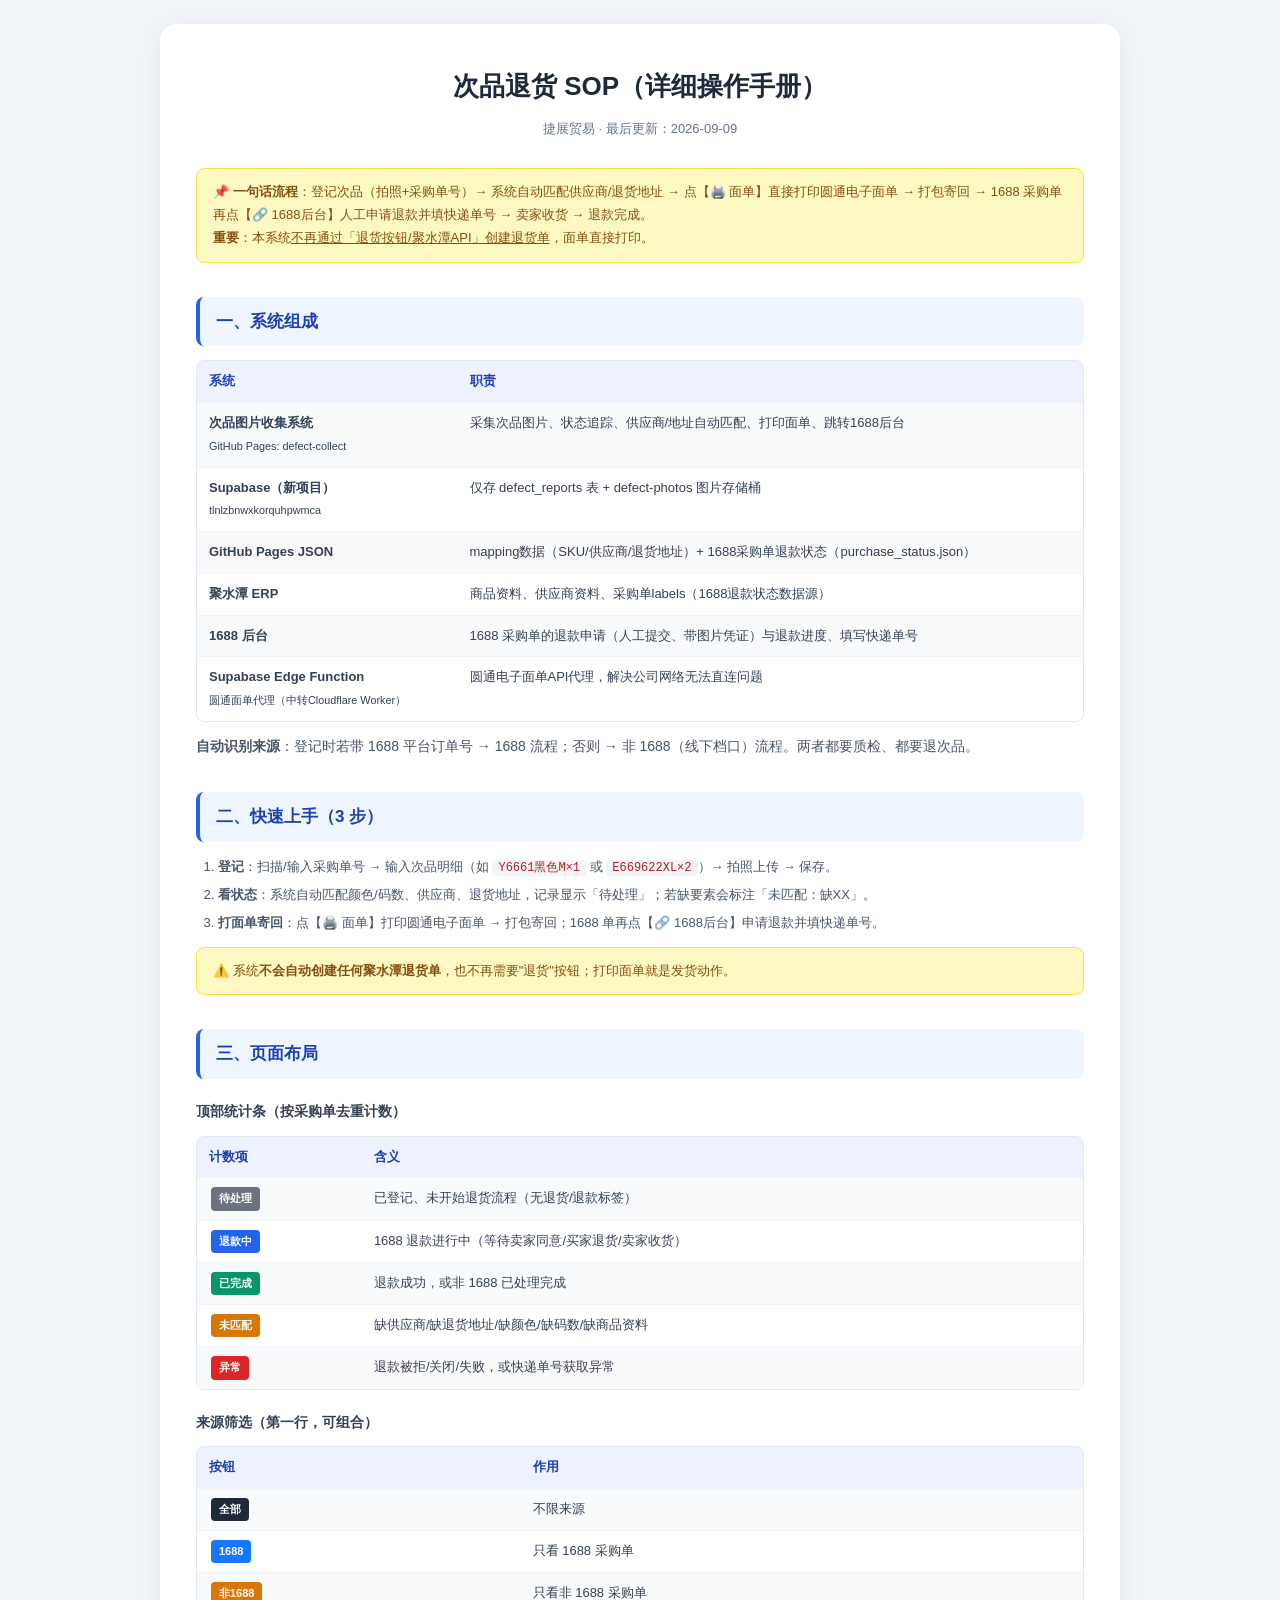
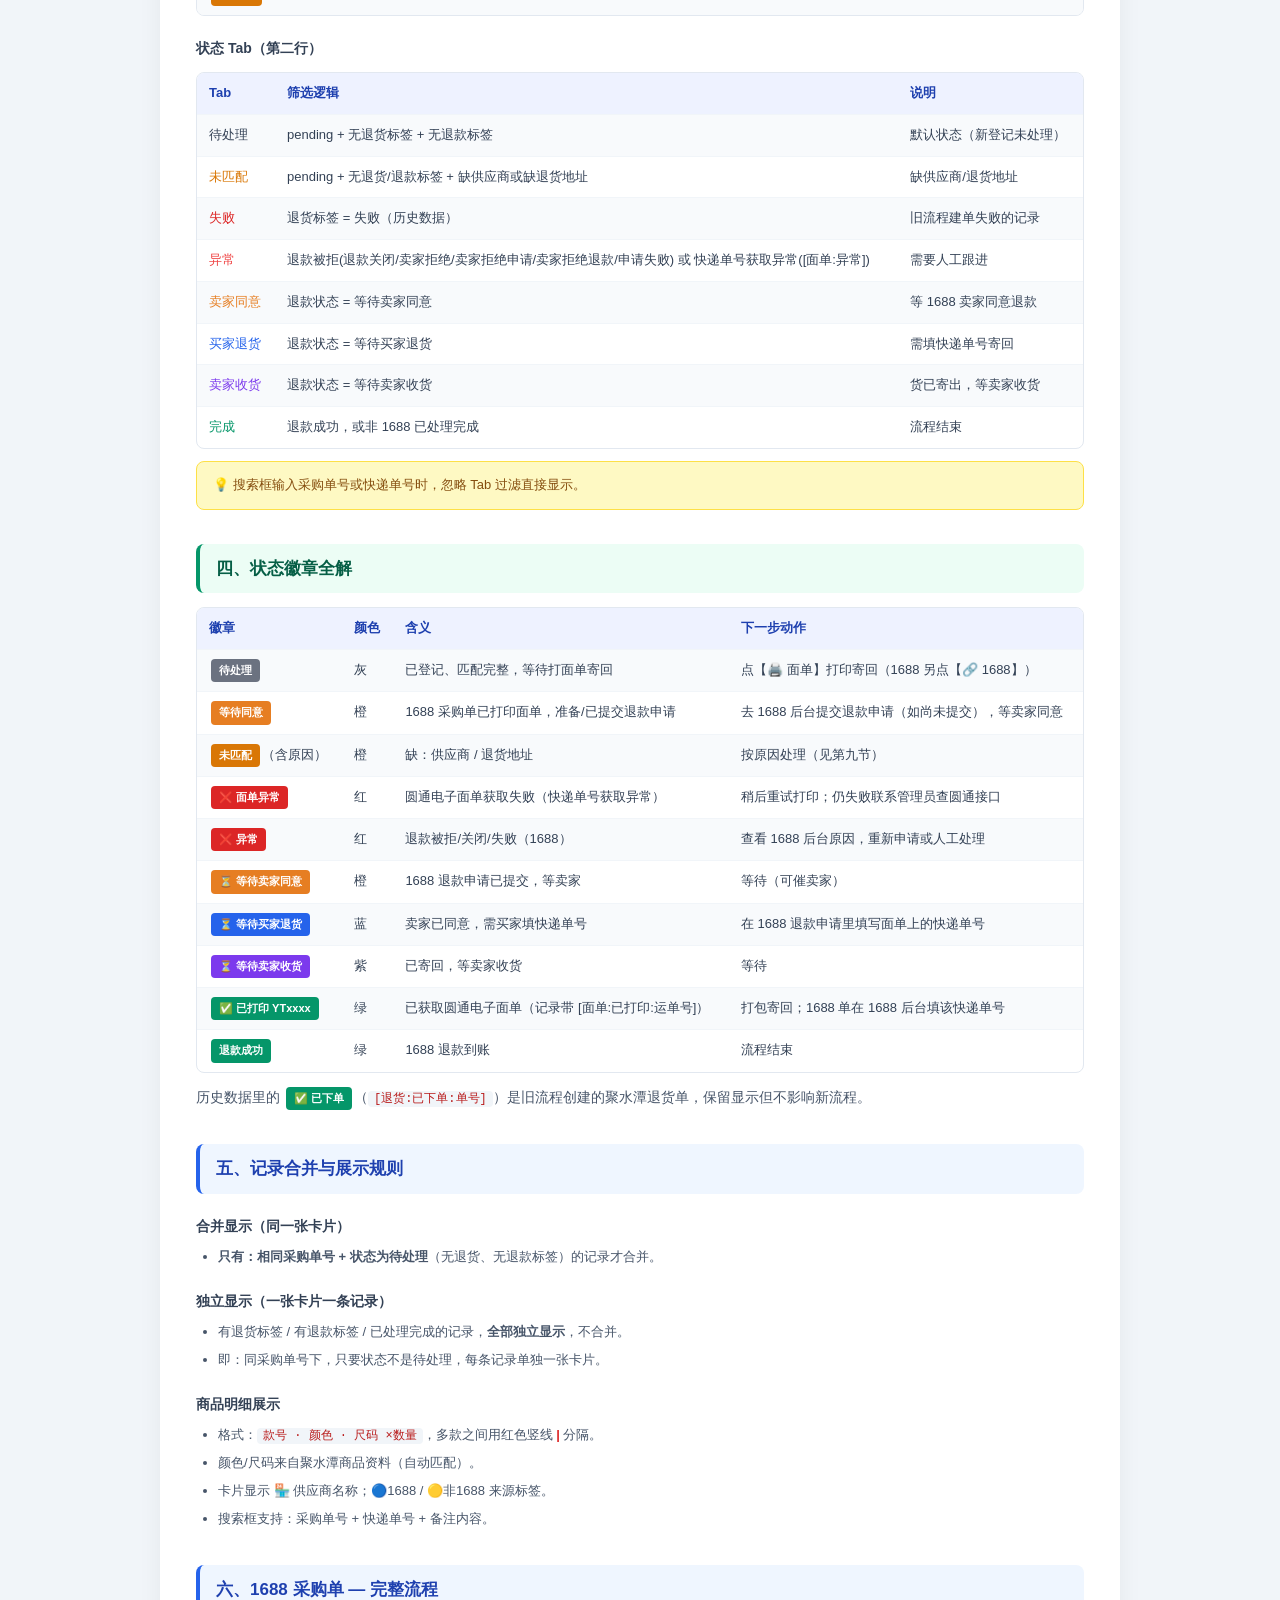
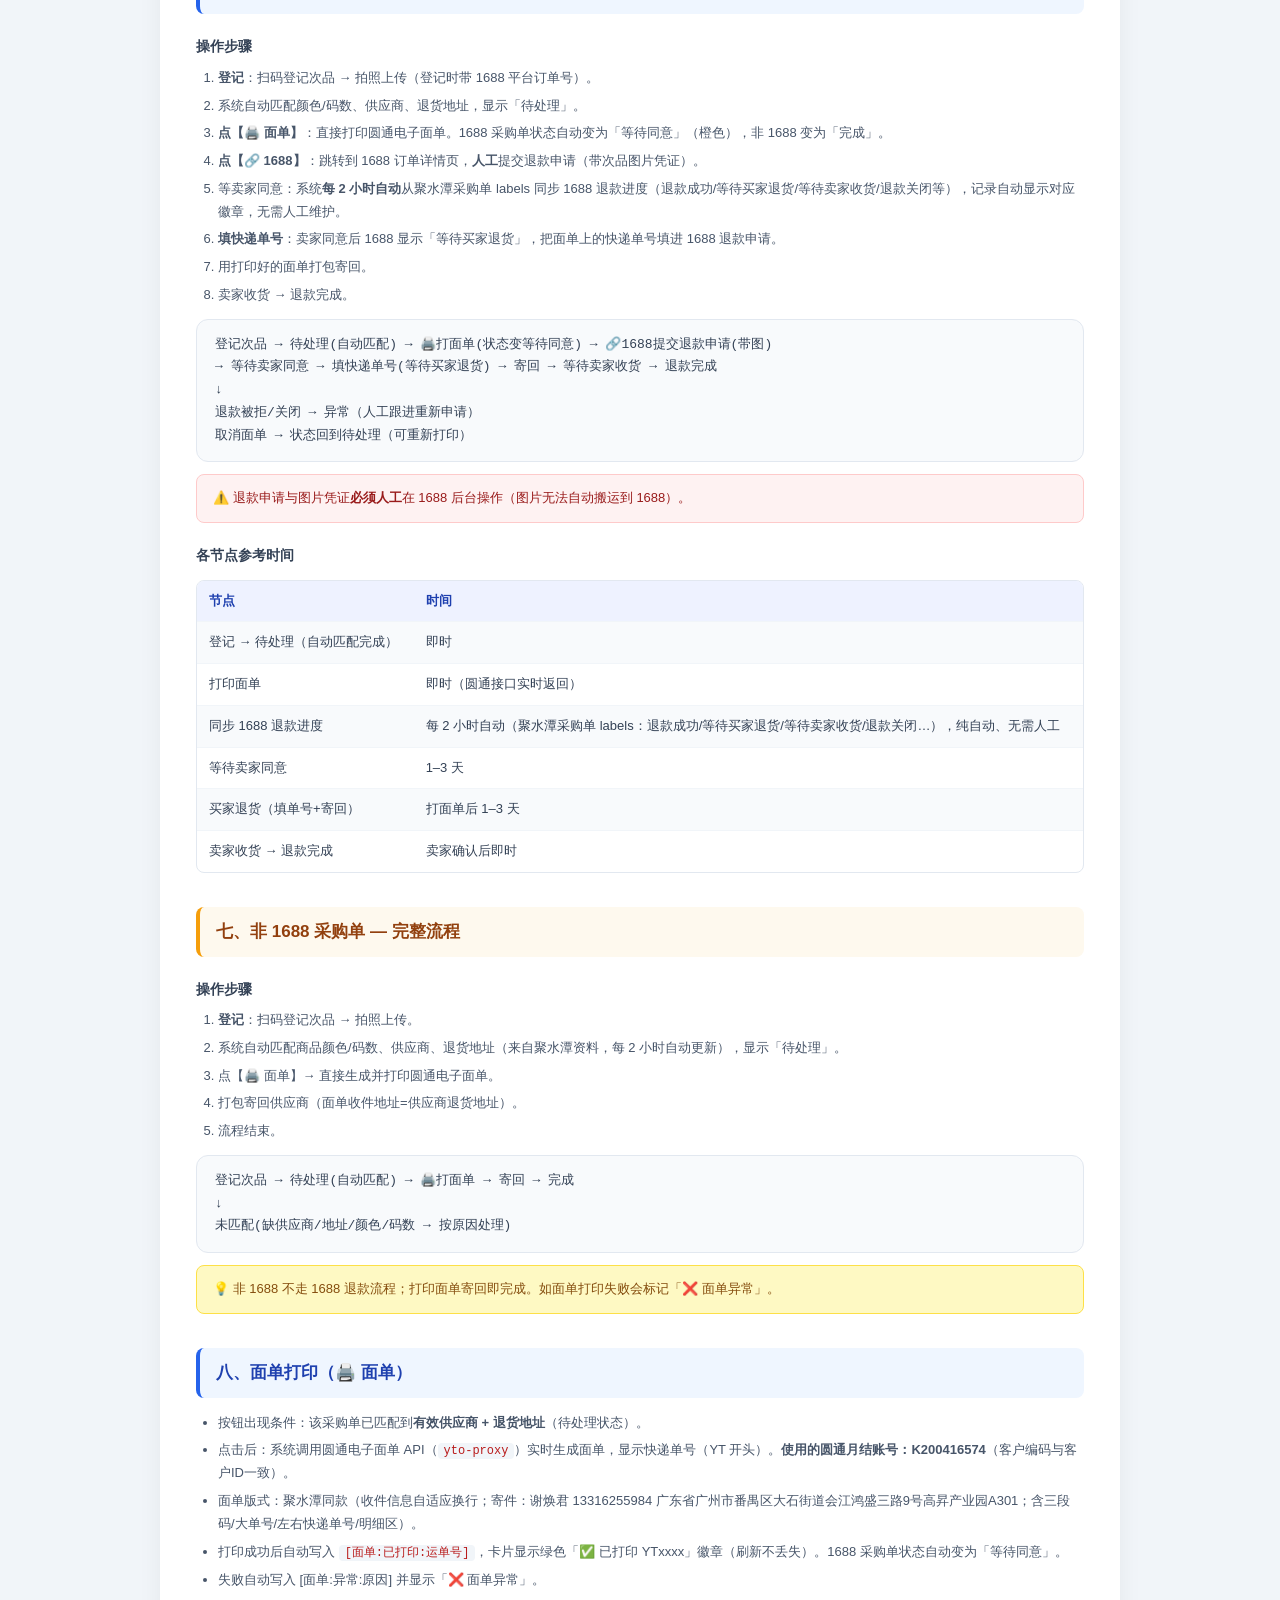
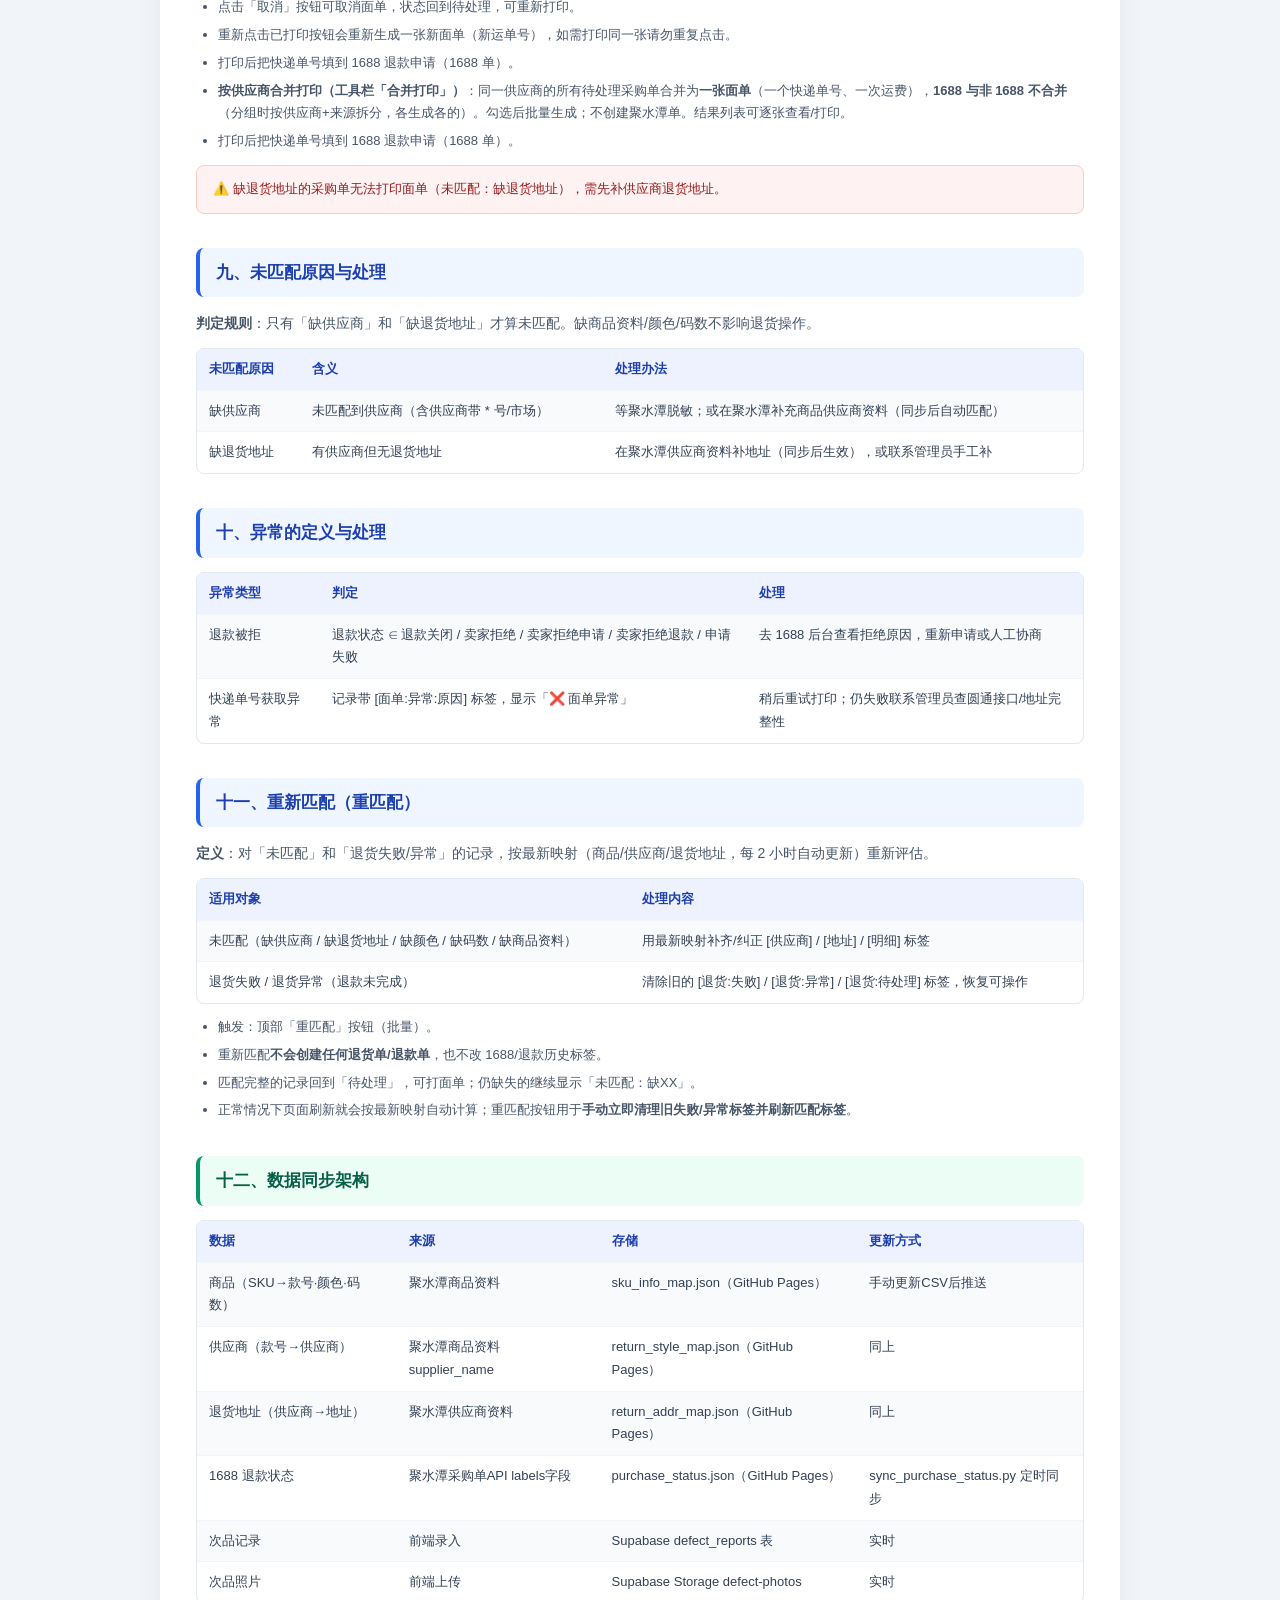
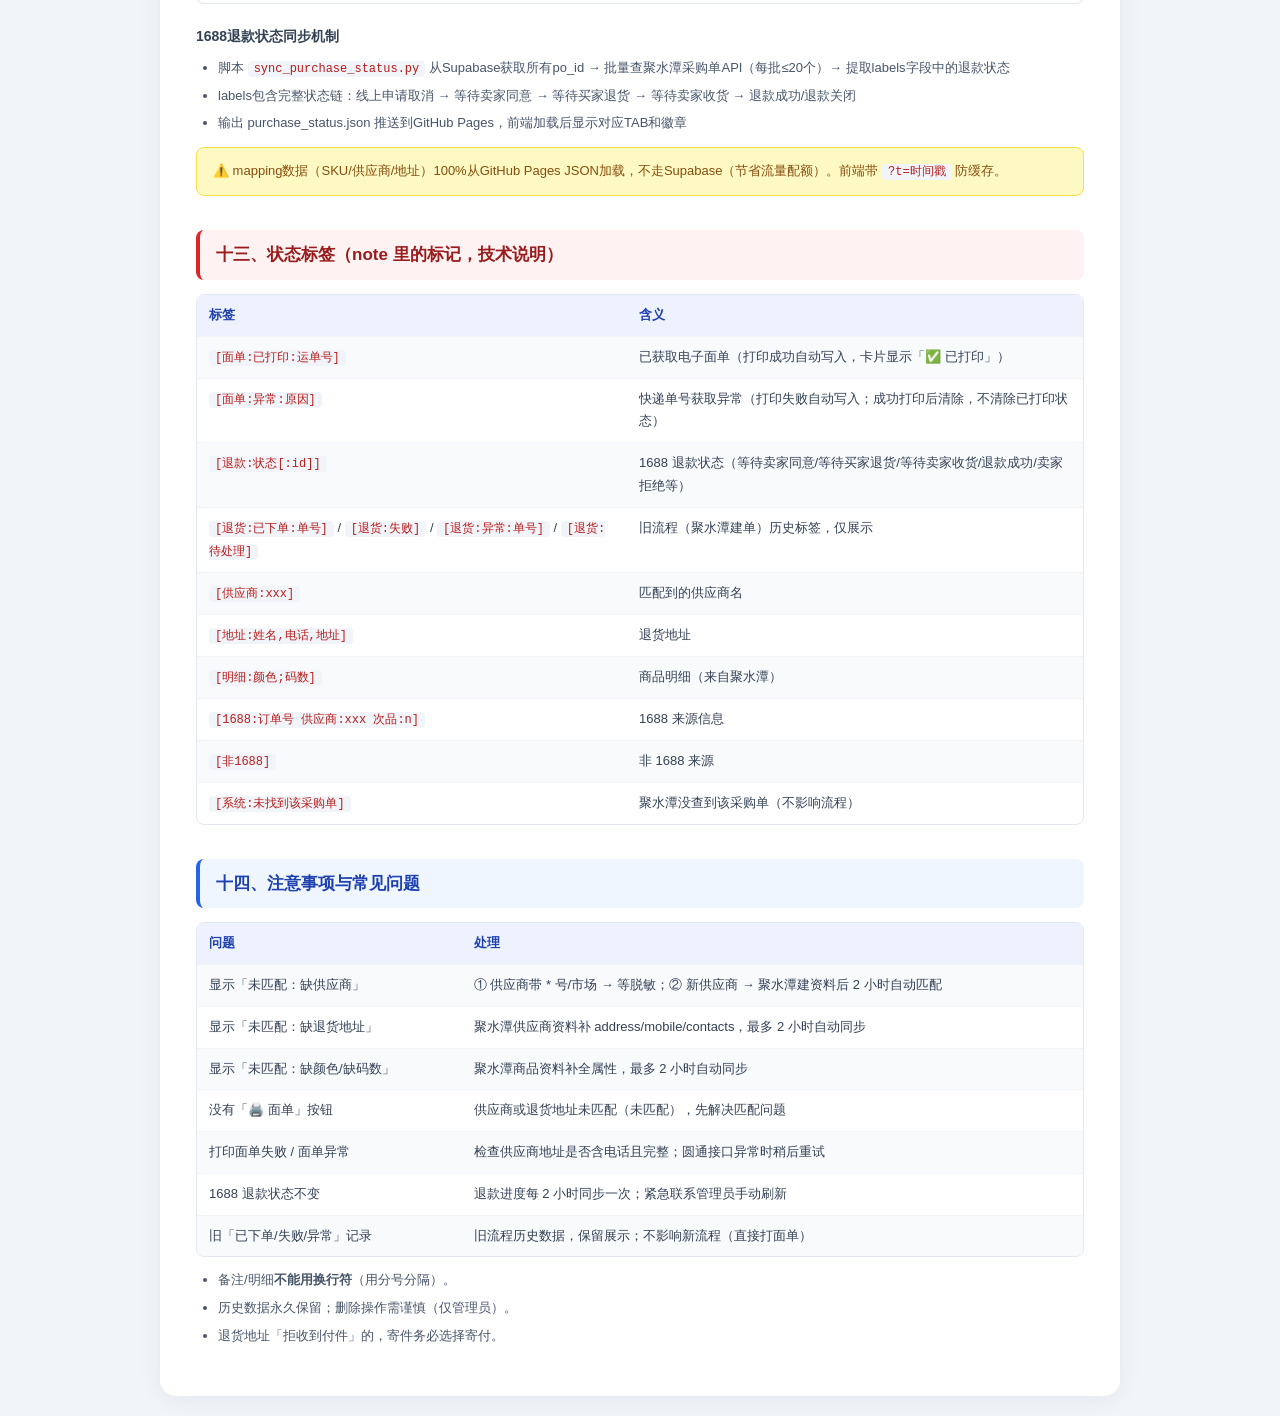
==== commit 86fb62b6: "SOP更新至2026-09-09：面单代理架构+等待同意状态+取消面单+未匹配简化" ====
--- a/defect-refund-sop.html
+++ b/defect-refund-sop.html
@@ -30,7 +30,7 @@
 </head><body>
 <div class="page">
 <h1>次品退货 SOP（详细操作手册）</h1>
-<p class="subtitle">捷展贸易 · 最后更新：2026-09-08</p>
+<p class="subtitle">捷展贸易 · 最后更新：2026-09-09</p>
 
 <div class="note">📌 <strong>一句话流程</strong>：登记次品（拍照+采购单号）→ 系统自动匹配供应商/退货地址 → 点【🖨️ 面单】直接打印圆通电子面单 → 打包寄回 → 1688 采购单再点【🔗 1688后台】人工申请退款并填快递单号 → 卖家收货 → 退款完成。<br><strong>重要</strong>：本系统<u>不再通过「退货按钮/聚水潭API」创建退货单</u>，面单直接打印。</div>
 
@@ -42,7 +42,7 @@
 <tr><td><strong>GitHub Pages JSON</strong></td><td>mapping数据（SKU/供应商/退货地址）+ 1688采购单退款状态（purchase_status.json）</td></tr>
 <tr><td><strong>聚水潭 ERP</strong></td><td>商品资料、供应商资料、采购单labels（1688退款状态数据源）</td></tr>
 <tr><td><strong>1688 后台</strong></td><td>1688 采购单的退款申请（人工提交、带图片凭证）与退款进度、填写快递单号</td></tr>
-<tr><td><strong>Cloudflare Worker</strong><br><small>yto-proxy.458914253.workers.dev</small></td><td>圆通电子面单API代理</td></tr>
+<tr><td><strong>Supabase Edge Function</strong><br><small>圆通面单代理（中转Cloudflare Worker）</small></td><td>圆通电子面单API代理，解决公司网络无法直连问题</td></tr>
 </table>
 <p><strong>自动识别来源</strong>：登记时若带 1688 平台订单号 → 1688 流程；否则 → 非 1688（线下档口）流程。两者都要质检、都要退次品。</p>
 
@@ -90,8 +90,9 @@
 <h2 class="green">四、状态徽章全解</h2>
 <table>
 <tr><th>徽章</th><th>颜色</th><th>含义</th><th>下一步动作</th></tr>
-<tr><td><span class="badge" style="background:#6b7280;color:#fff;">待处理</span></td><td>灰</td><td>已登记、匹配完整，等待打面单寄回</td><td>点【🖨️ 面单】打印寄回（1688 另点【🔗 1688后台】）</td></tr>
-<tr><td><span class="badge" style="background:#d97706;color:#fff;">未匹配</span>（含原因）</td><td>橙</td><td>缺：供应商 / 退货地址 / 颜色 / 码数 / 商品资料 / 商品明细</td><td>按原因处理（见第八节）</td></tr>
+<tr><td><span class="badge" style="background:#6b7280;color:#fff;">待处理</span></td><td>灰</td><td>已登记、匹配完整，等待打面单寄回</td><td>点【🖨️ 面单】打印寄回（1688 另点【🔗 1688】）</td></tr>
+<tr><td><span class="badge" style="background:#e67e22;color:#fff;">等待同意</span></td><td>橙</td><td>1688 采购单已打印面单，准备/已提交退款申请</td><td>去 1688 后台提交退款申请（如尚未提交），等卖家同意</td></tr>
+<tr><td><span class="badge" style="background:#d97706;color:#fff;">未匹配</span>（含原因）</td><td>橙</td><td>缺：供应商 / 退货地址</td><td>按原因处理（见第九节）</td></tr>
 <tr><td><span class="badge" style="background:#dc2626;color:#fff;">❌ 面单异常</span></td><td>红</td><td>圆通电子面单获取失败（快递单号获取异常）</td><td>稍后重试打印；仍失败联系管理员查圆通接口</td></tr>
 <tr><td><span class="badge" style="background:#dc2626;color:#fff;">❌ 异常</span></td><td>红</td><td>退款被拒/关闭/失败（1688）</td><td>查看 1688 后台原因，重新申请或人工处理</td></tr>
 <tr><td><span class="badge" style="background:#e67e22;color:#fff;">⏳ 等待卖家同意</span></td><td>橙</td><td>1688 退款申请已提交，等卖家</td><td>等待（可催卖家）</td></tr>
@@ -125,17 +126,18 @@
 <ol>
 <li><strong>登记</strong>：扫码登记次品 → 拍照上传（登记时带 1688 平台订单号）。</li>
 <li>系统自动匹配颜色/码数、供应商、退货地址，显示「待处理」。</li>
-<li><strong>点【🖨️ 面单】</strong>：直接打印圆通电子面单（收件=供应商退货地址，寄件=次品退货部，含快递单号/三段码）。</li>
-<li><strong>点【🔗 1688后台】</strong>：跳转到 1688 订单详情页，<strong>人工</strong>提交退款申请（带次品图片凭证）。</li>
+<li><strong>点【🖨️ 面单】</strong>：直接打印圆通电子面单。1688 采购单状态自动变为「等待同意」（橙色），非 1688 变为「完成」。</li>
+<li><strong>点【🔗 1688】</strong>：跳转到 1688 订单详情页，<strong>人工</strong>提交退款申请（带次品图片凭证）。</li>
 <li>等卖家同意：系统<strong>每 2 小时自动</strong>从聚水潭采购单 labels 同步 1688 退款进度（退款成功/等待买家退货/等待卖家收货/退款关闭等），记录自动显示对应徽章，无需人工维护。</li>
 <li><strong>填快递单号</strong>：卖家同意后 1688 显示「等待买家退货」，把面单上的快递单号填进 1688 退款申请。</li>
 <li>用打印好的面单打包寄回。</li>
 <li>卖家收货 → 退款完成。</li>
 </ol>
-<div class="flow">登记次品 → 待处理(自动匹配) → 🖨️打面单 → 🔗1688后台提交退款申请(带图)
+<div class="flow">登记次品 → 待处理(自动匹配) → 🖨️打面单(状态变等待同意) → 🔗1688提交退款申请(带图)
   → 等待卖家同意 → 填快递单号(等待买家退货) → 寄回 → 等待卖家收货 → 退款完成
                           ↓
-            退款被拒/关闭 → 异常（人工跟进重新申请）</div>
+            退款被拒/关闭 → 异常（人工跟进重新申请）
+  取消面单 → 状态回到待处理（可重新打印）</div>
 <div class="warn">⚠️ 退款申请与图片凭证<strong>必须人工</strong>在 1688 后台操作（图片无法自动搬运到 1688）。</div>
 
 <h3>各节点参考时间</h3>
@@ -168,8 +170,9 @@
 <li>按钮出现条件：该采购单已匹配到<strong>有效供应商 + 退货地址</strong>（待处理状态）。</li>
 <li>点击后：系统调用圆通电子面单 API（<code>yto-proxy</code>）实时生成面单，显示快递单号（YT 开头）。<strong>使用的圆通月结账号：K200416574</strong>（客户编码与客户ID一致）。</li>
 <li>面单版式：聚水潭同款（收件信息自适应换行；寄件：谢焕君 13316255984 广东省广州市番禺区大石街道会江鸿盛三路9号高昇产业园A301；含三段码/大单号/左右快递单号/明细区）。</li>
-<li>打印成功后自动写入 <code>[面单:已打印:运单号]</code>，卡片显示绿色「✅ 已打印 YTxxxx」徽章（刷新不丢失），面单按钮也显示已获取的单号。</li>
-<li>失败自动写入 [面单:异常:原因] 并显示「❌ 面单异常」；打印异常<strong>不会</strong>清除已打印状态。</li>
+<li>打印成功后自动写入 <code>[面单:已打印:运单号]</code>，卡片显示绿色「✅ 已打印 YTxxxx」徽章（刷新不丢失）。1688 采购单状态自动变为「等待同意」。</li>
+<li>失败自动写入 [面单:异常:原因] 并显示「❌ 面单异常」。</li>
+<li>点击「取消」按钮可取消面单，状态回到待处理，可重新打印。</li>
 <li>重新点击已打印按钮会重新生成一张新面单（新运单号），如需打印同一张请勿重复点击。</li>
 <li>打印后把快递单号填到 1688 退款申请（1688 单）。</li>
 <li><strong>按供应商合并打印（工具栏「合并打印」）</strong>：同一供应商的所有待处理采购单合并为<strong>一张面单</strong>（一个快递单号、一次运费），<strong>1688 与非 1688 不合并</strong>（分组时按供应商+来源拆分，各生成各的）。勾选后批量生成；不创建聚水潭单。结果列表可逐张查看/打印。</li>
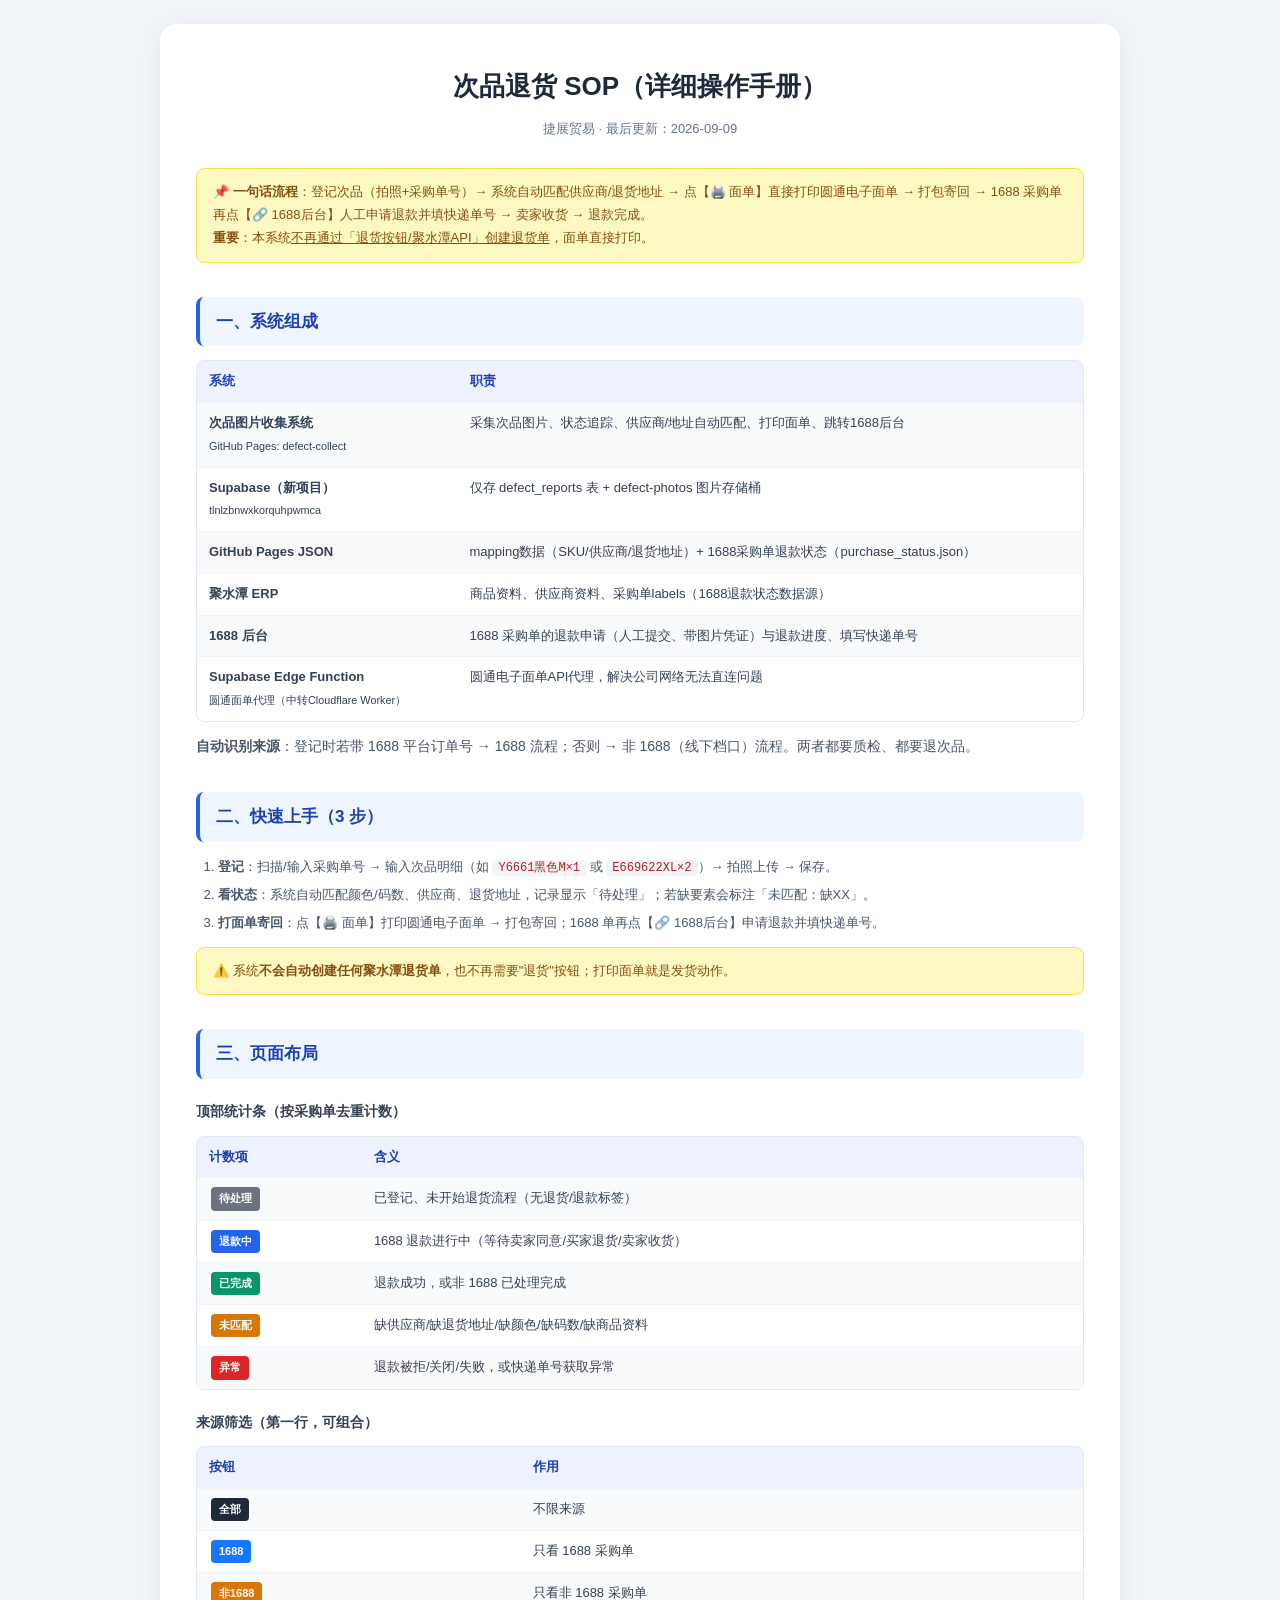
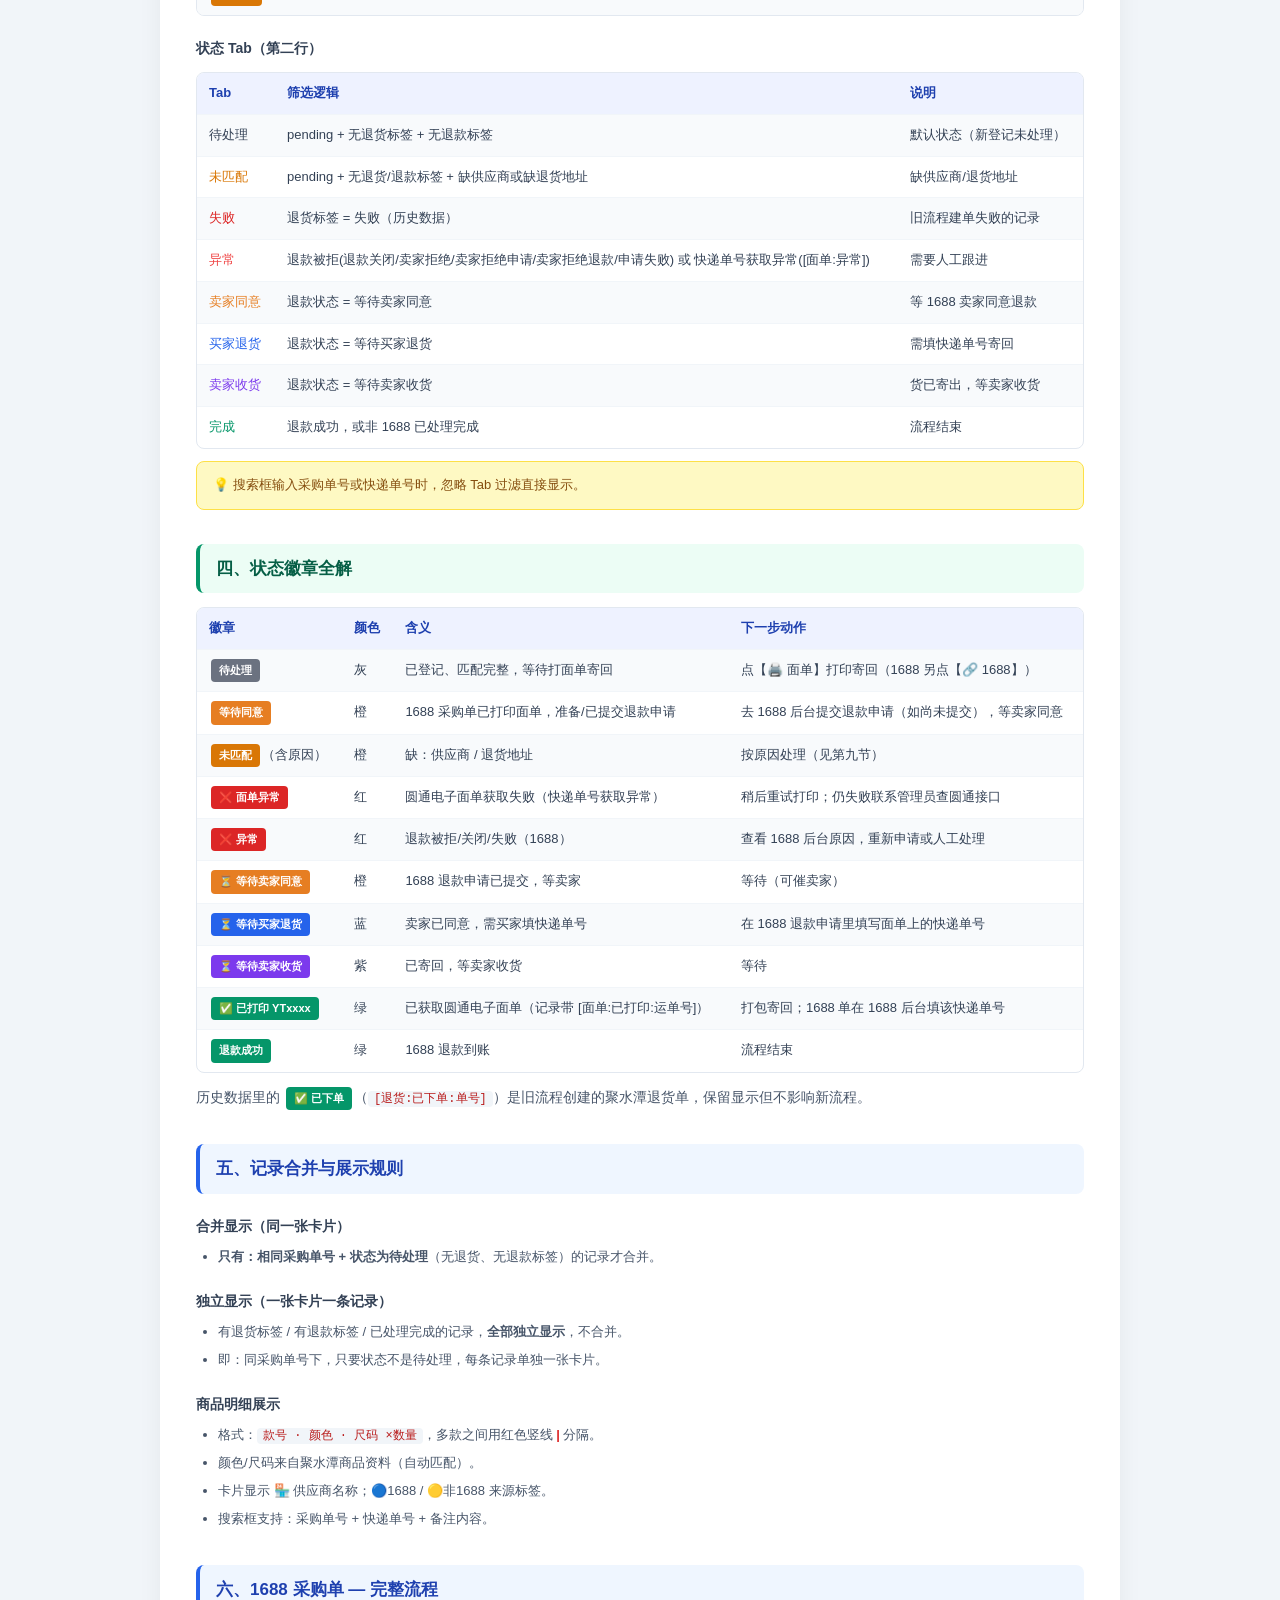
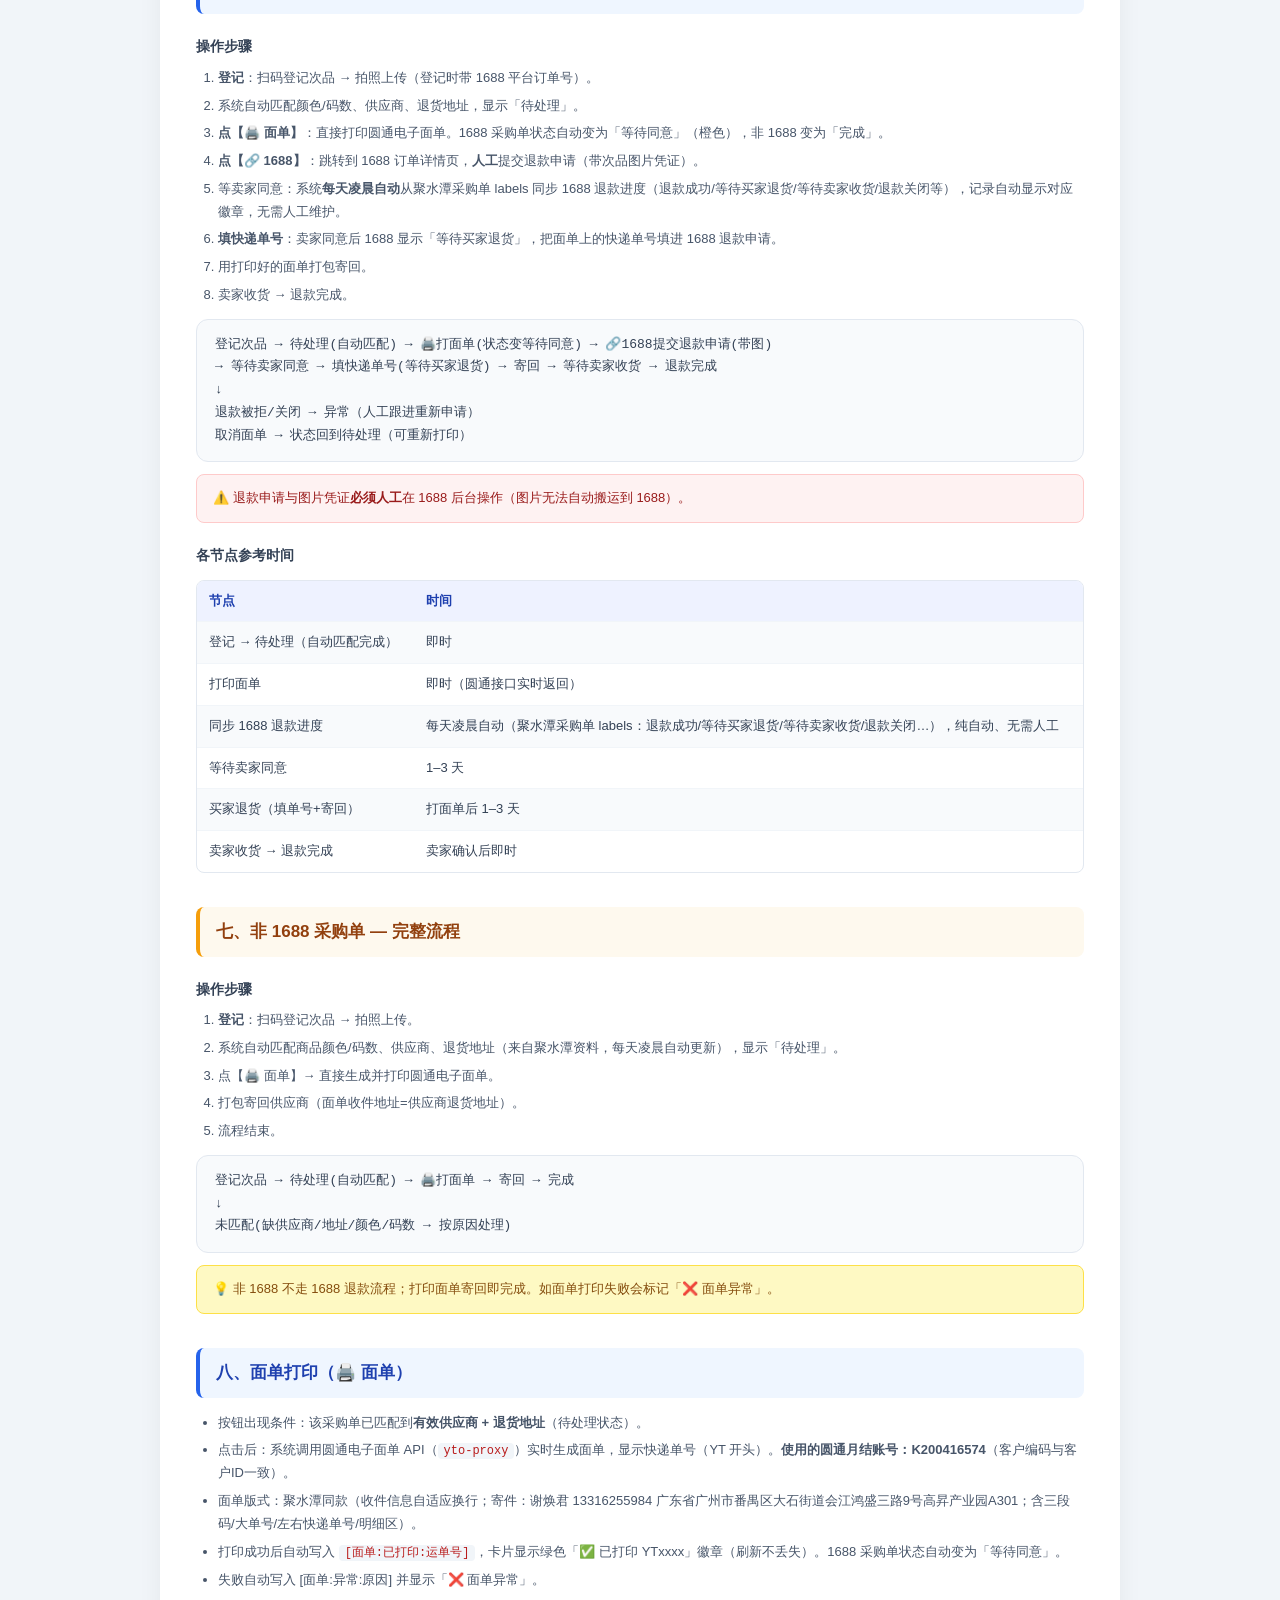
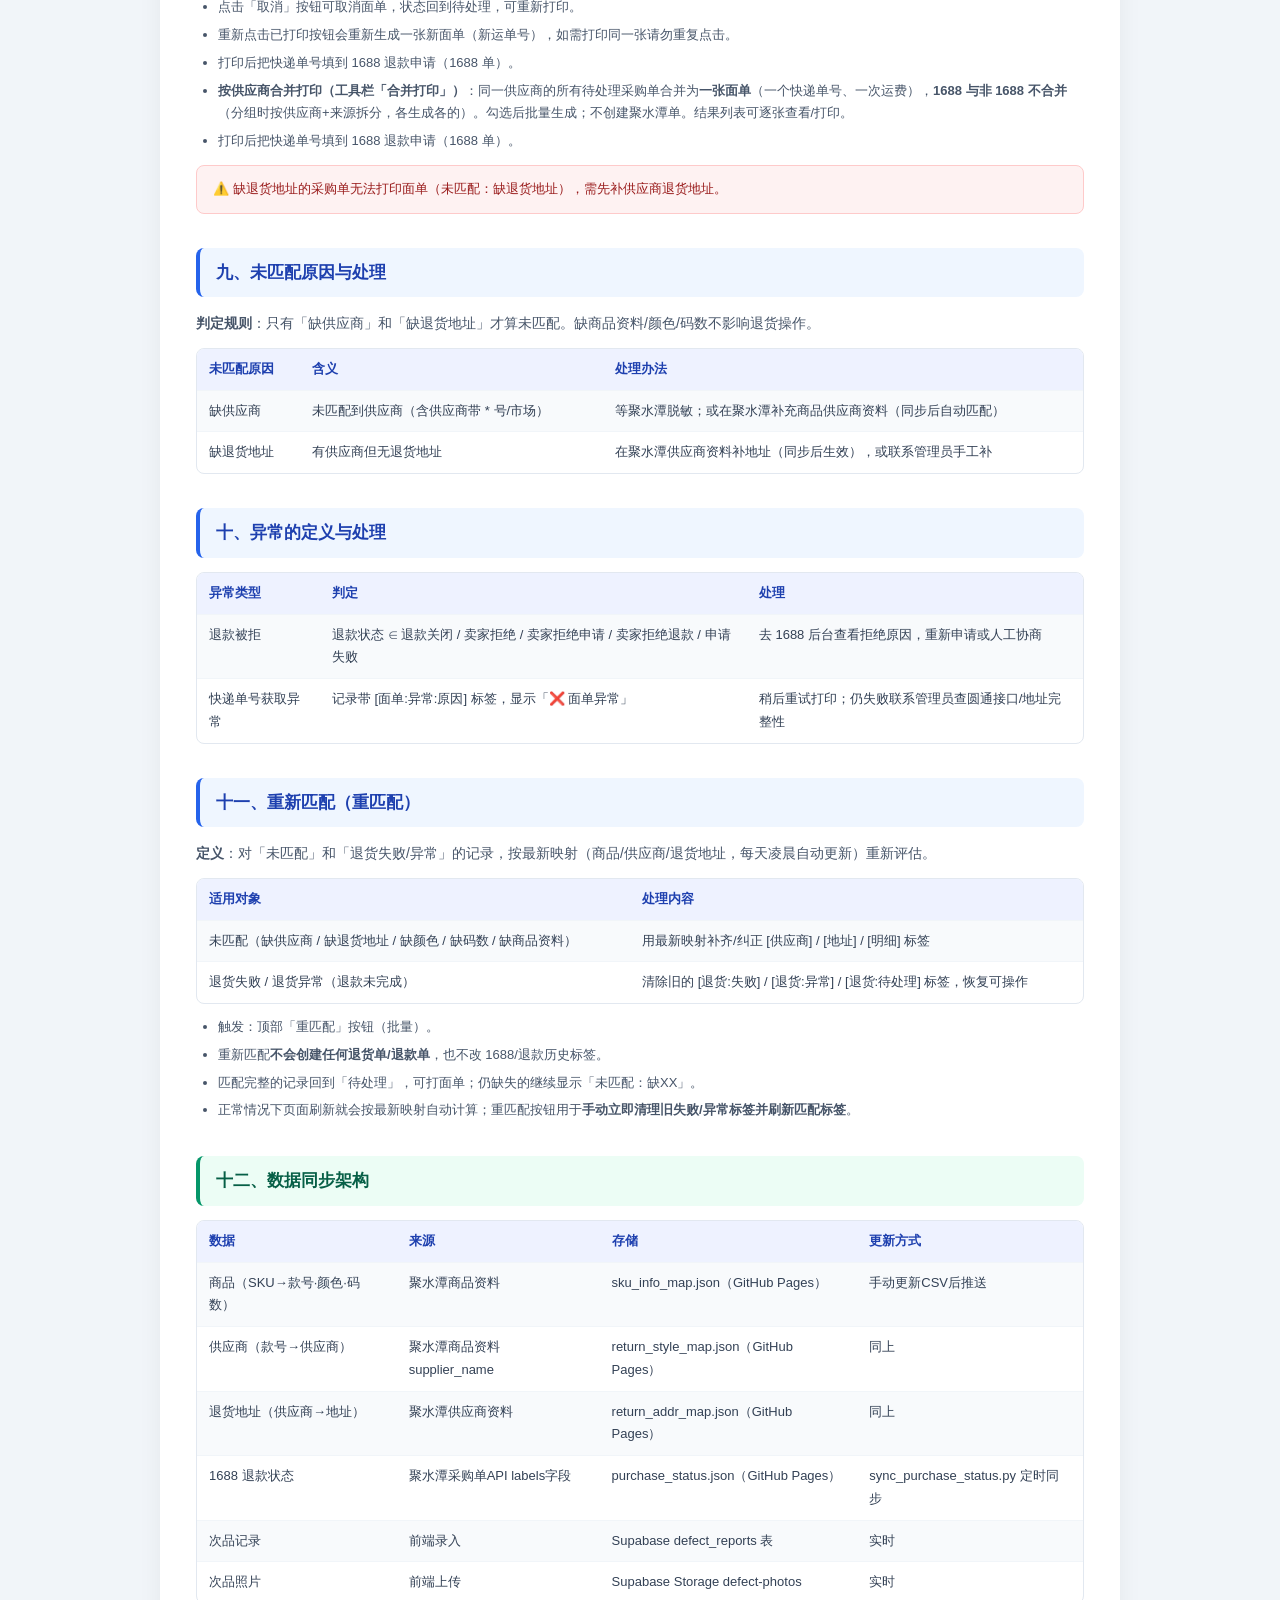
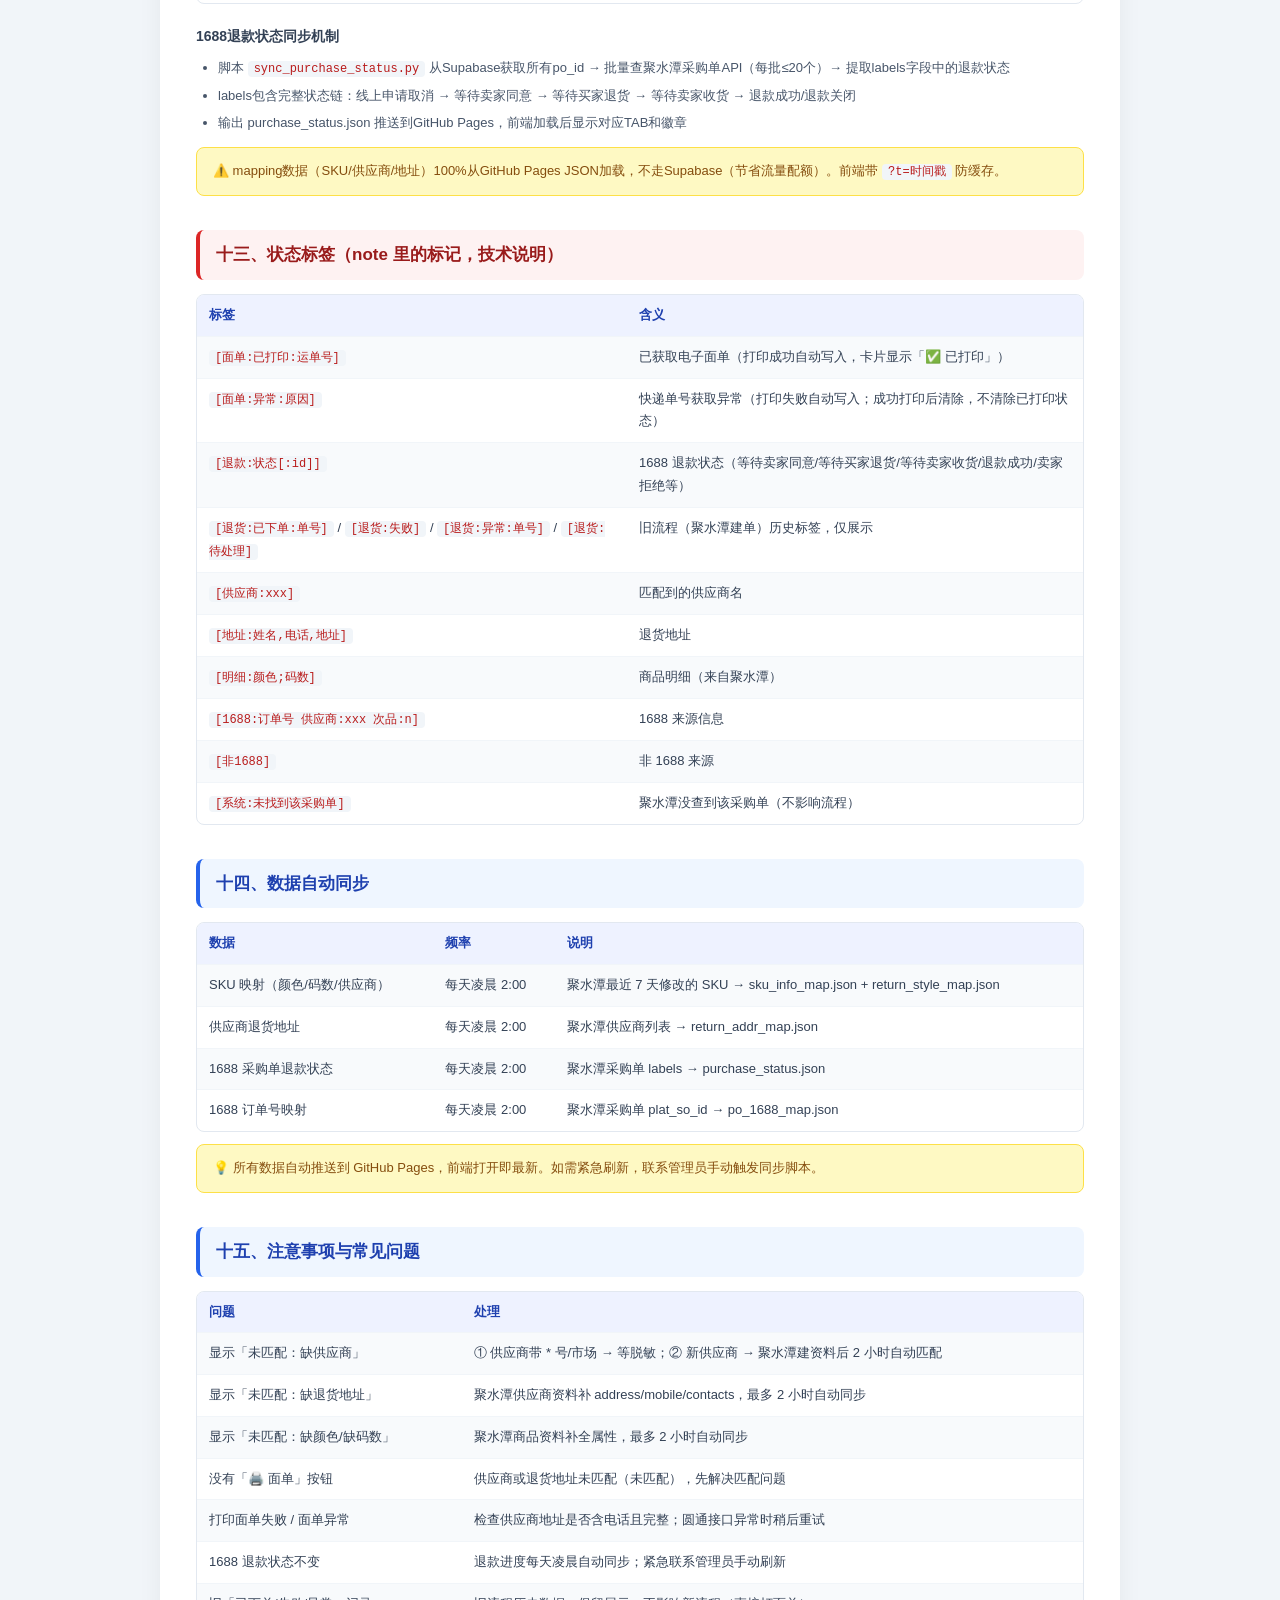
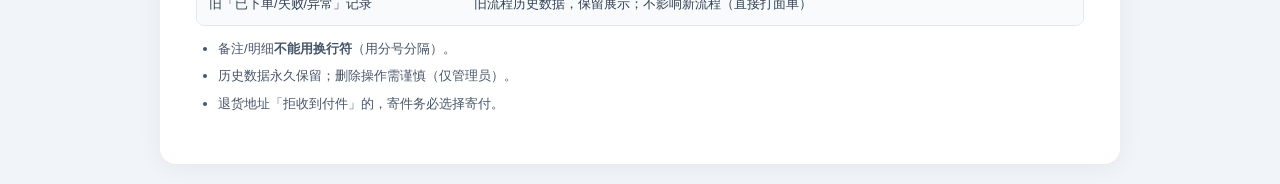
==== commit 24609faf: "SOP更新：同步频率改为每天凌晨，新增数据自动同步章节" ====
--- a/defect-refund-sop.html
+++ b/defect-refund-sop.html
@@ -128,7 +128,7 @@
 <li>系统自动匹配颜色/码数、供应商、退货地址，显示「待处理」。</li>
 <li><strong>点【🖨️ 面单】</strong>：直接打印圆通电子面单。1688 采购单状态自动变为「等待同意」（橙色），非 1688 变为「完成」。</li>
 <li><strong>点【🔗 1688】</strong>：跳转到 1688 订单详情页，<strong>人工</strong>提交退款申请（带次品图片凭证）。</li>
-<li>等卖家同意：系统<strong>每 2 小时自动</strong>从聚水潭采购单 labels 同步 1688 退款进度（退款成功/等待买家退货/等待卖家收货/退款关闭等），记录自动显示对应徽章，无需人工维护。</li>
+<li>等卖家同意：系统<strong>每天凌晨自动</strong>从聚水潭采购单 labels 同步 1688 退款进度（退款成功/等待买家退货/等待卖家收货/退款关闭等），记录自动显示对应徽章，无需人工维护。</li>
 <li><strong>填快递单号</strong>：卖家同意后 1688 显示「等待买家退货」，把面单上的快递单号填进 1688 退款申请。</li>
 <li>用打印好的面单打包寄回。</li>
 <li>卖家收货 → 退款完成。</li>
@@ -145,7 +145,7 @@
 <tr><th>节点</th><th>时间</th></tr>
 <tr><td>登记 → 待处理（自动匹配完成）</td><td>即时</td></tr>
 <tr><td>打印面单</td><td>即时（圆通接口实时返回）</td></tr>
-<tr><td>同步 1688 退款进度</td><td>每 2 小时自动（聚水潭采购单 labels：退款成功/等待买家退货/等待卖家收货/退款关闭…），纯自动、无需人工</td></tr>
+<tr><td>同步 1688 退款进度</td><td>每天凌晨自动（聚水潭采购单 labels：退款成功/等待买家退货/等待卖家收货/退款关闭…），纯自动、无需人工</td></tr>
 <tr><td>等待卖家同意</td><td>1–3 天</td></tr>
 <tr><td>买家退货（填单号+寄回）</td><td>打面单后 1–3 天</td></tr>
 <tr><td>卖家收货 → 退款完成</td><td>卖家确认后即时</td></tr>
@@ -155,7 +155,7 @@
 <h3>操作步骤</h3>
 <ol>
 <li><strong>登记</strong>：扫码登记次品 → 拍照上传。</li>
-<li>系统自动匹配商品颜色/码数、供应商、退货地址（来自聚水潭资料，每 2 小时自动更新），显示「待处理」。</li>
+<li>系统自动匹配商品颜色/码数、供应商、退货地址（来自聚水潭资料，每天凌晨自动更新），显示「待处理」。</li>
 <li>点【🖨️ 面单】→ 直接生成并打印圆通电子面单。</li>
 <li>打包寄回供应商（面单收件地址=供应商退货地址）。</li>
 <li>流程结束。</li>
@@ -196,7 +196,7 @@
 </table>
 
 <h2>十一、重新匹配（重匹配）</h2>
-<p><strong>定义</strong>：对「未匹配」和「退货失败/异常」的记录，按最新映射（商品/供应商/退货地址，每 2 小时自动更新）重新评估。</p>
+<p><strong>定义</strong>：对「未匹配」和「退货失败/异常」的记录，按最新映射（商品/供应商/退货地址，每天凌晨自动更新）重新评估。</p>
 <table>
 <tr><th>适用对象</th><th>处理内容</th></tr>
 <tr><td>未匹配（缺供应商 / 缺退货地址 / 缺颜色 / 缺码数 / 缺商品资料）</td><td>用最新映射补齐/纠正 [供应商] / [地址] / [明细] 标签</td></tr>
@@ -242,7 +242,17 @@
 <tr><td><code>[系统:未找到该采购单]</code></td><td>聚水潭没查到该采购单（不影响流程）</td></tr>
 </table>
 
-<h2>十四、注意事项与常见问题</h2>
+<h2>十四、数据自动同步</h2>
+<table>
+<tr><th>数据</th><th>频率</th><th>说明</th></tr>
+<tr><td>SKU 映射（颜色/码数/供应商）</td><td>每天凌晨 2:00</td><td>聚水潭最近 7 天修改的 SKU → sku_info_map.json + return_style_map.json</td></tr>
+<tr><td>供应商退货地址</td><td>每天凌晨 2:00</td><td>聚水潭供应商列表 → return_addr_map.json</td></tr>
+<tr><td>1688 采购单退款状态</td><td>每天凌晨 2:00</td><td>聚水潭采购单 labels → purchase_status.json</td></tr>
+<tr><td>1688 订单号映射</td><td>每天凌晨 2:00</td><td>聚水潭采购单 plat_so_id → po_1688_map.json</td></tr>
+</table>
+<div class="note">💡 所有数据自动推送到 GitHub Pages，前端打开即最新。如需紧急刷新，联系管理员手动触发同步脚本。</div>
+
+<h2>十五、注意事项与常见问题</h2>
 <table>
 <tr><th>问题</th><th>处理</th></tr>
 <tr><td>显示「未匹配：缺供应商」</td><td>① 供应商带 * 号/市场 → 等脱敏；② 新供应商 → 聚水潭建资料后 2 小时自动匹配</td></tr>
@@ -250,7 +260,7 @@
 <tr><td>显示「未匹配：缺颜色/缺码数」</td><td>聚水潭商品资料补全属性，最多 2 小时自动同步</td></tr>
 <tr><td>没有「🖨️ 面单」按钮</td><td>供应商或退货地址未匹配（未匹配），先解决匹配问题</td></tr>
 <tr><td>打印面单失败 / 面单异常</td><td>检查供应商地址是否含电话且完整；圆通接口异常时稍后重试</td></tr>
-<tr><td>1688 退款状态不变</td><td>退款进度每 2 小时同步一次；紧急联系管理员手动刷新</td></tr>
+<tr><td>1688 退款状态不变</td><td>退款进度每天凌晨自动同步；紧急联系管理员手动刷新</td></tr>
 <tr><td>旧「已下单/失败/异常」记录</td><td>旧流程历史数据，保留展示；不影响新流程（直接打面单）</td></tr>
 </table>
 <ul>
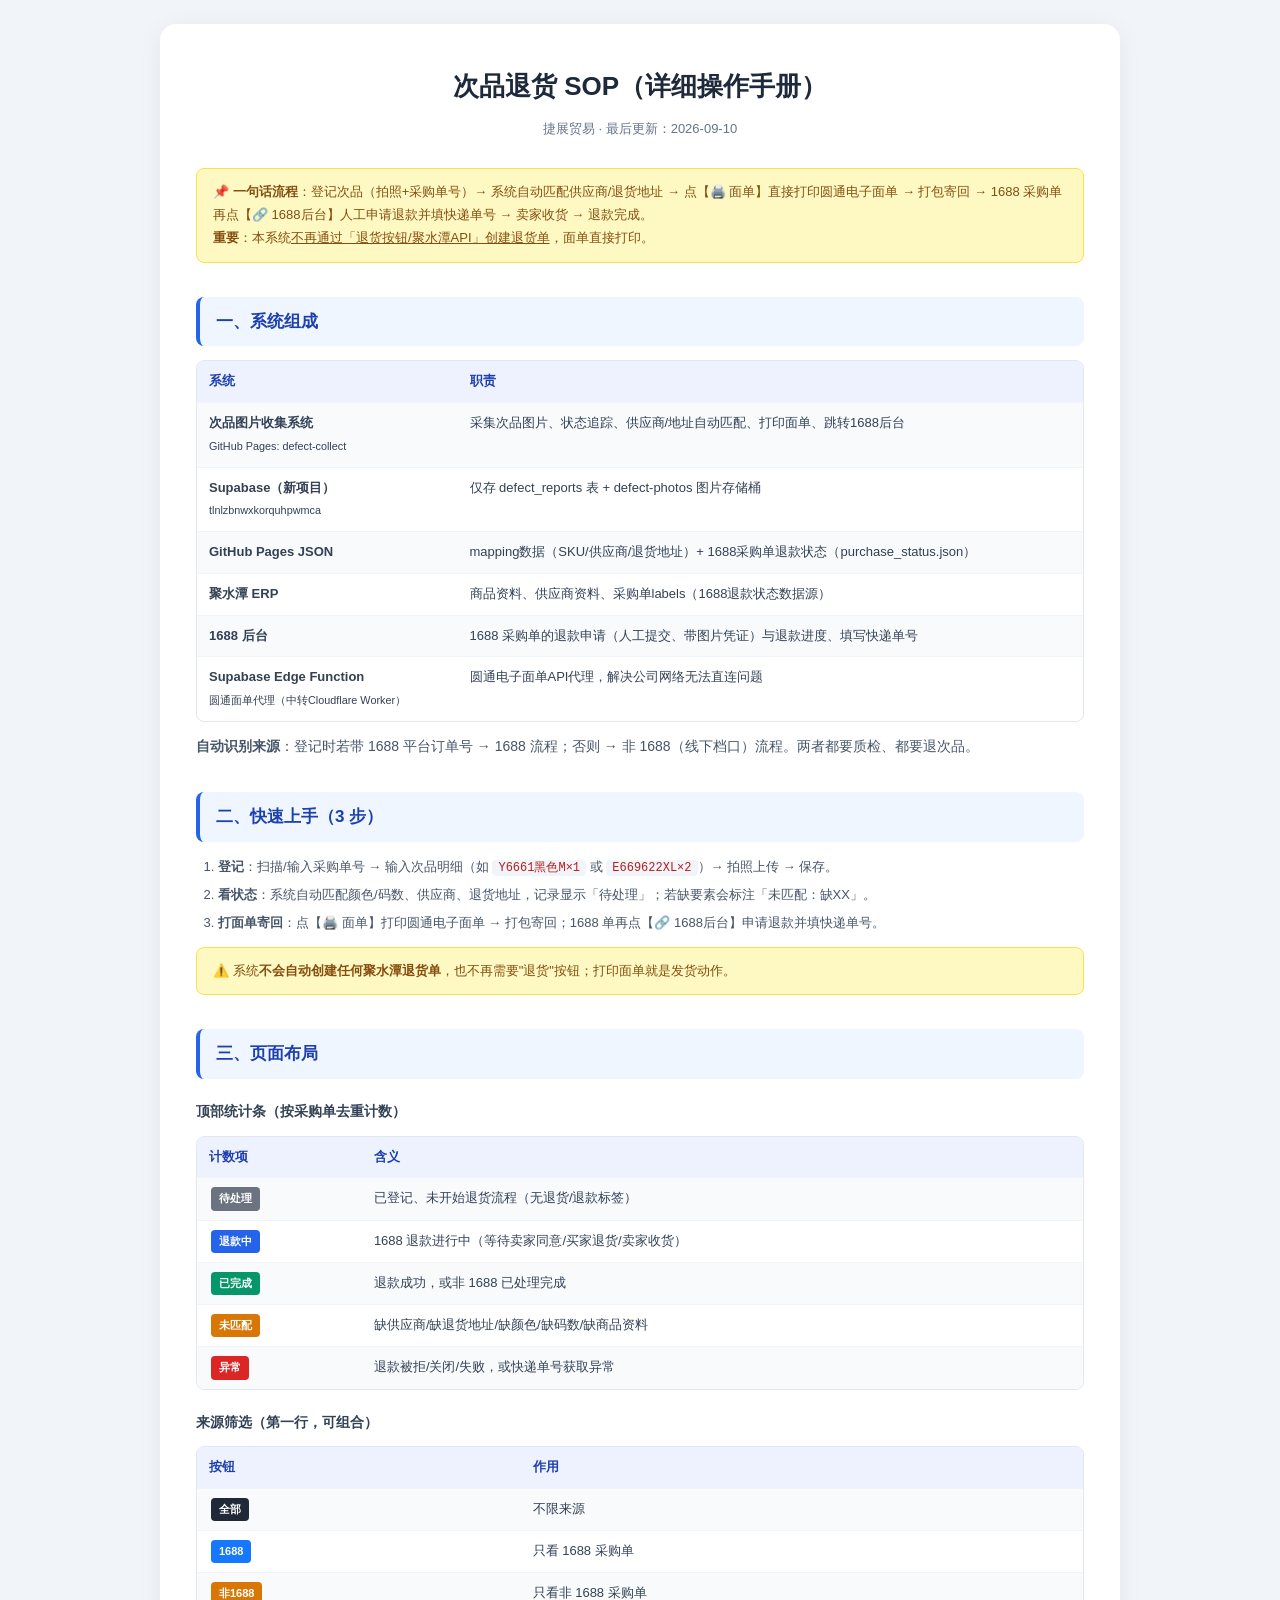
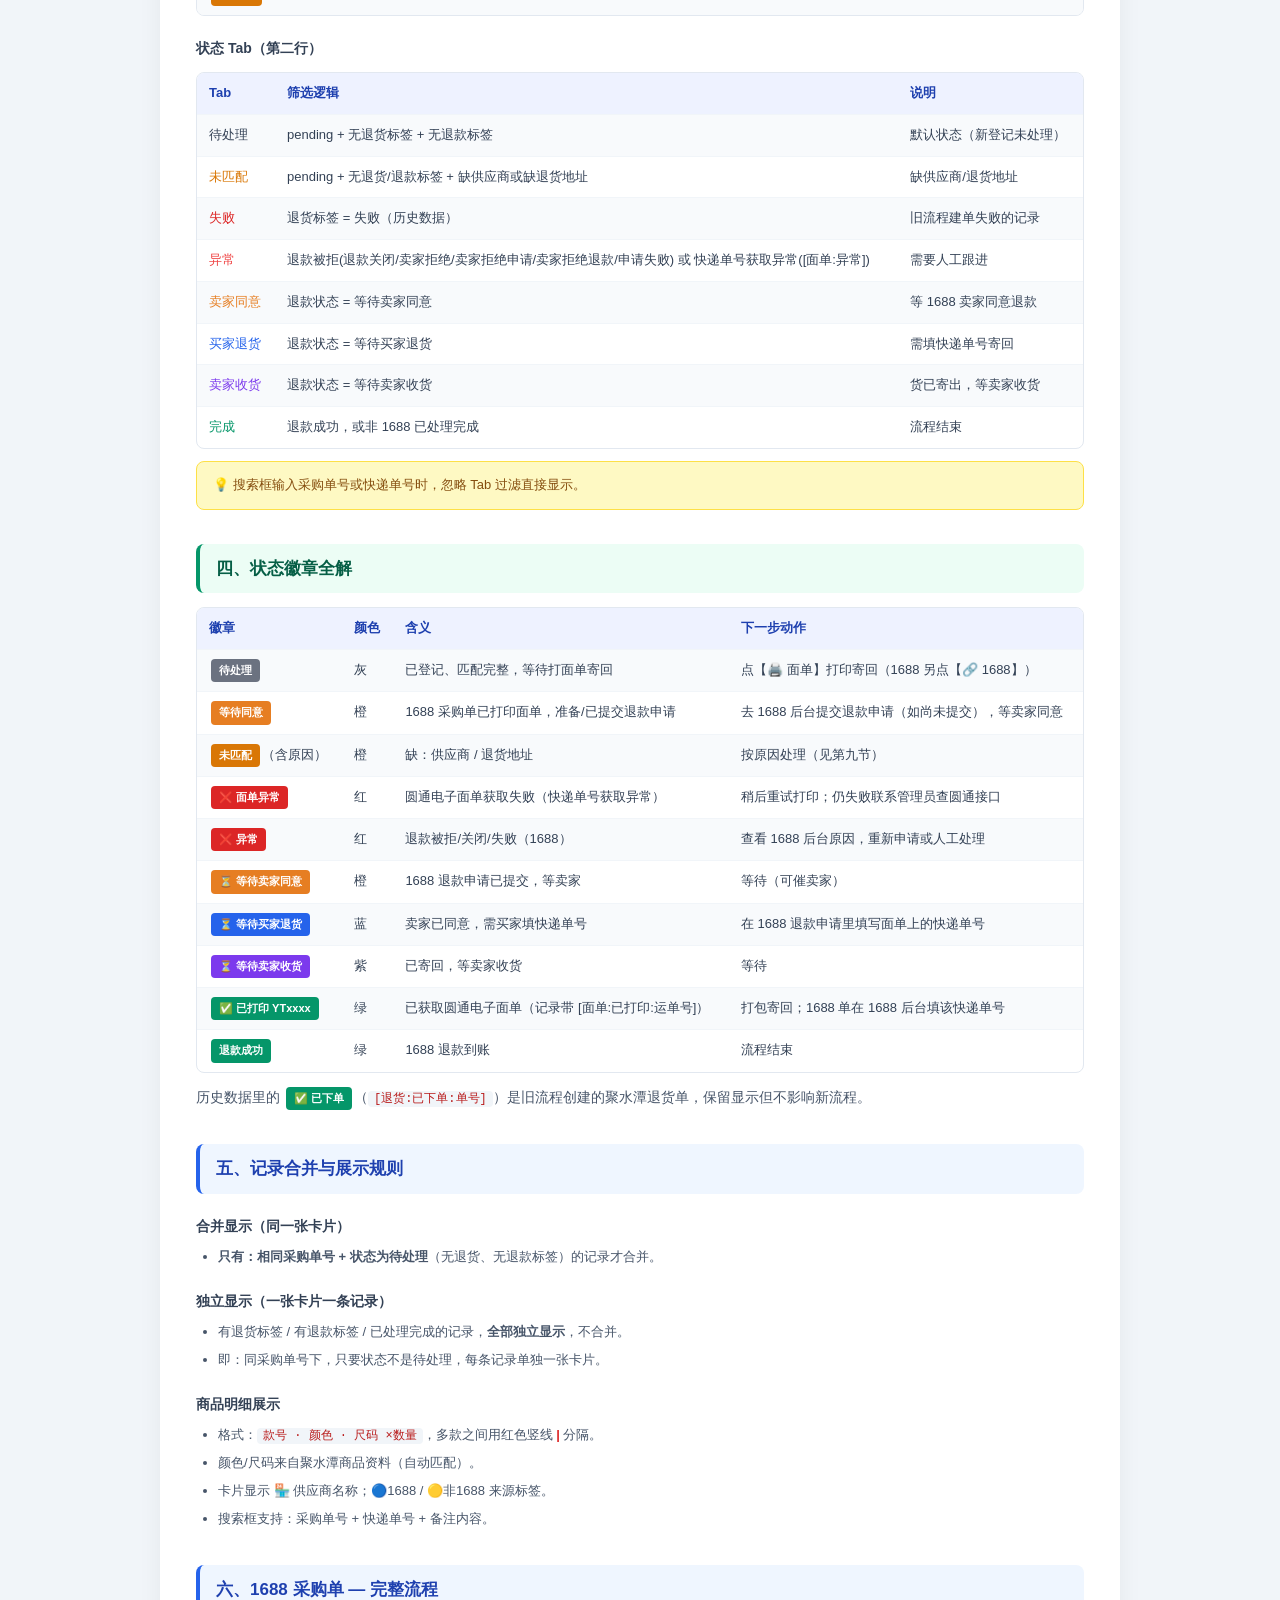
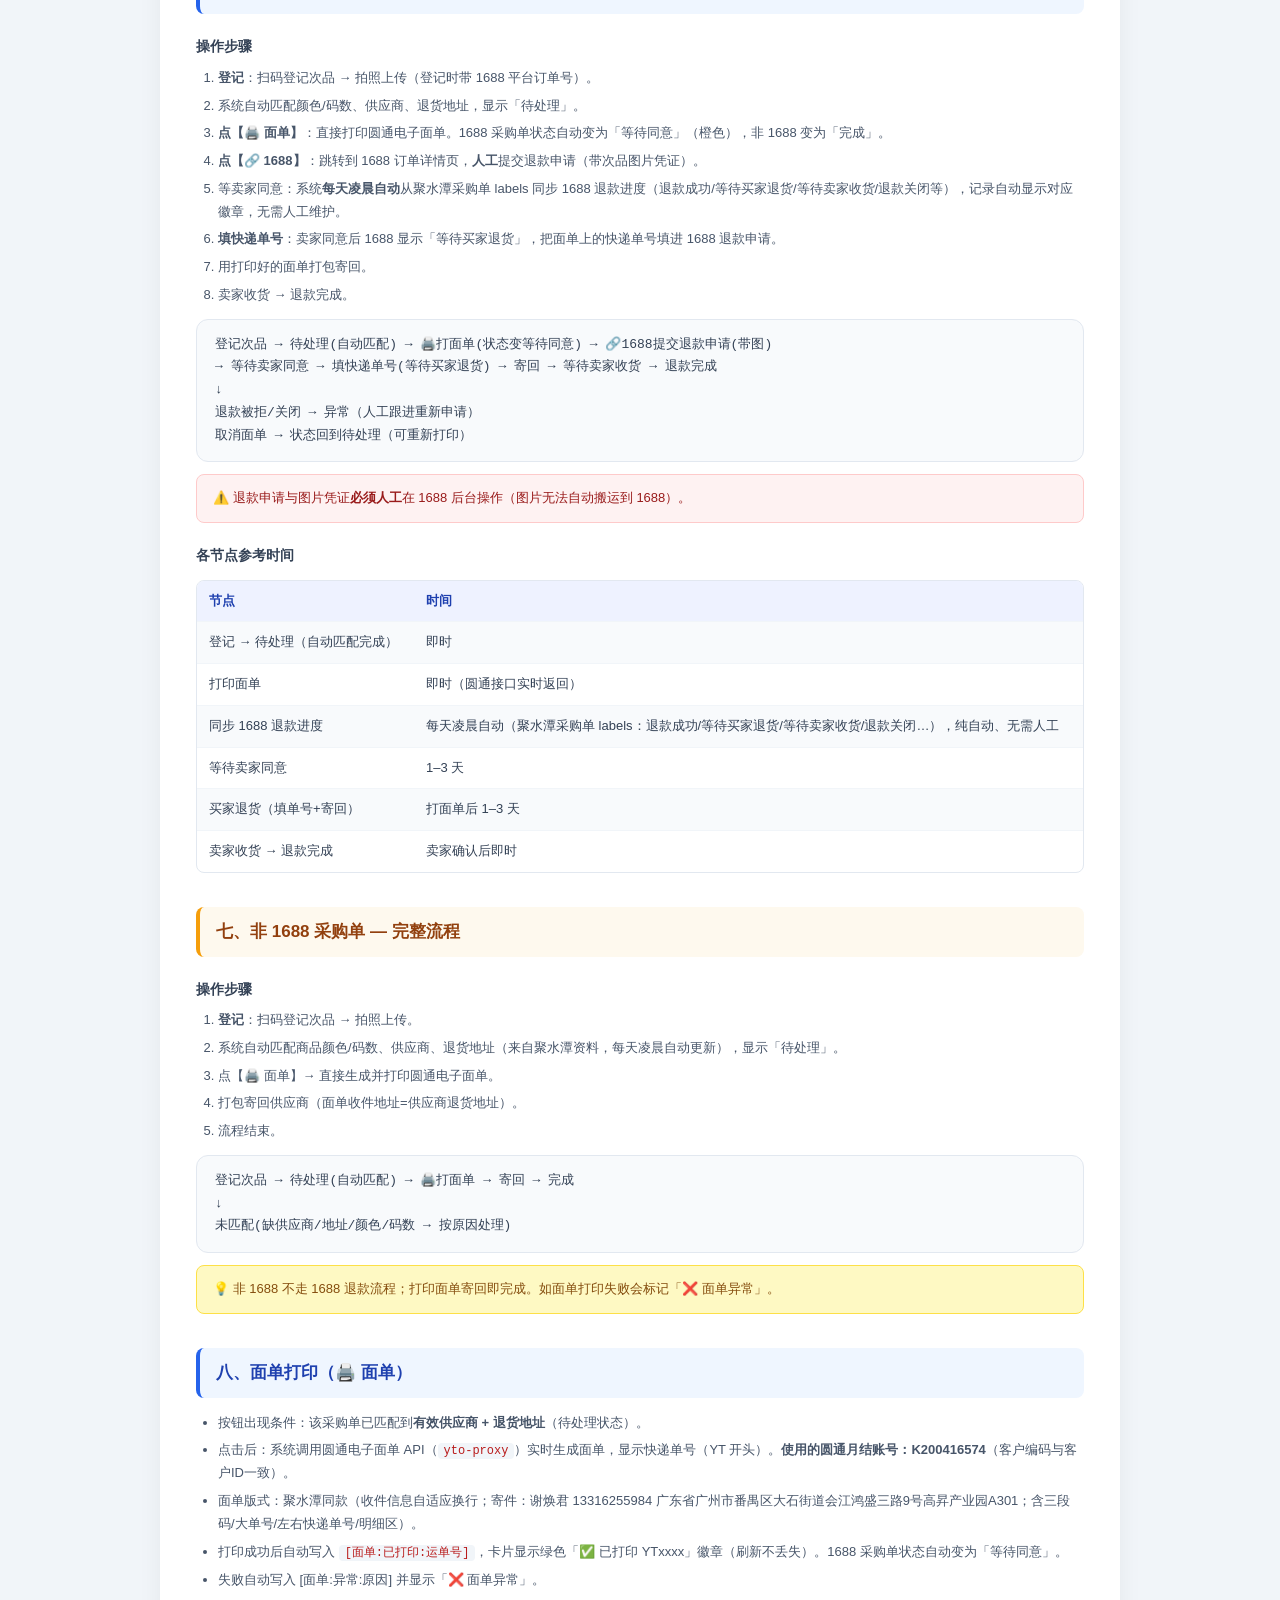
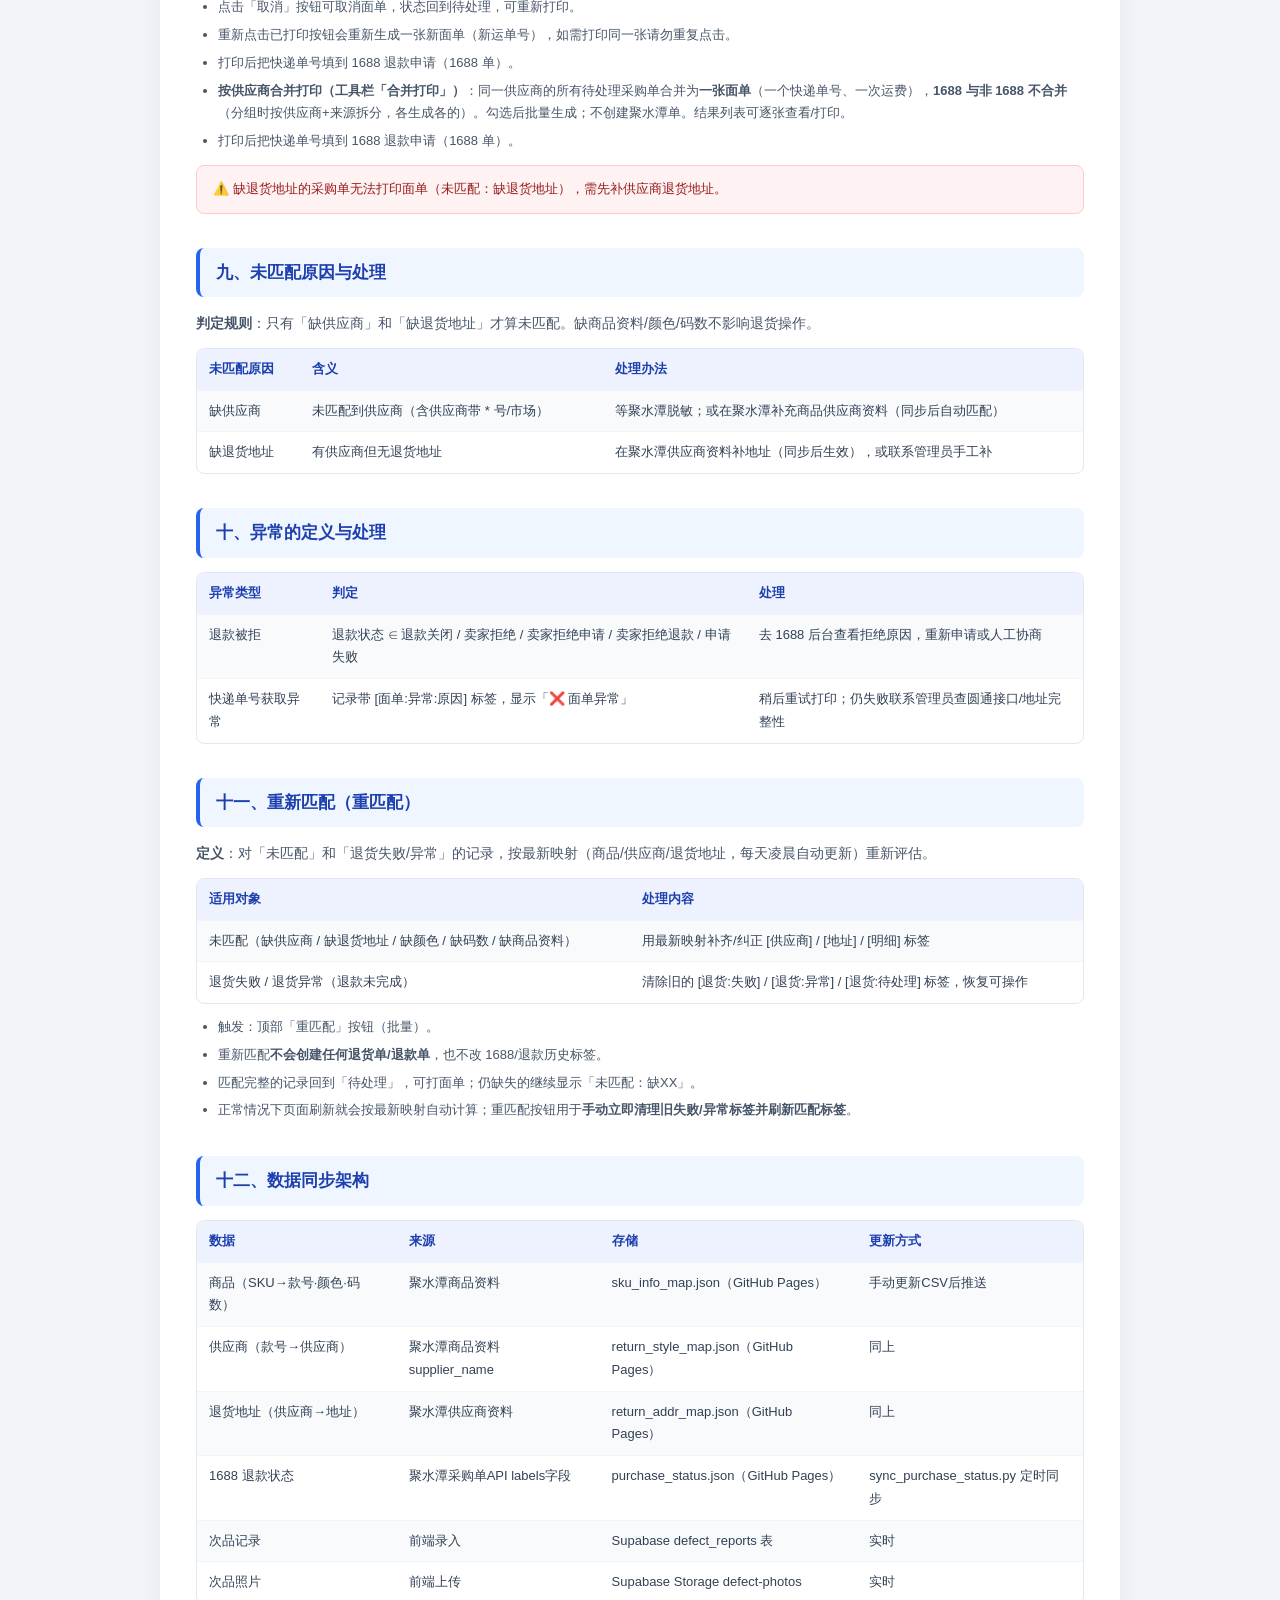
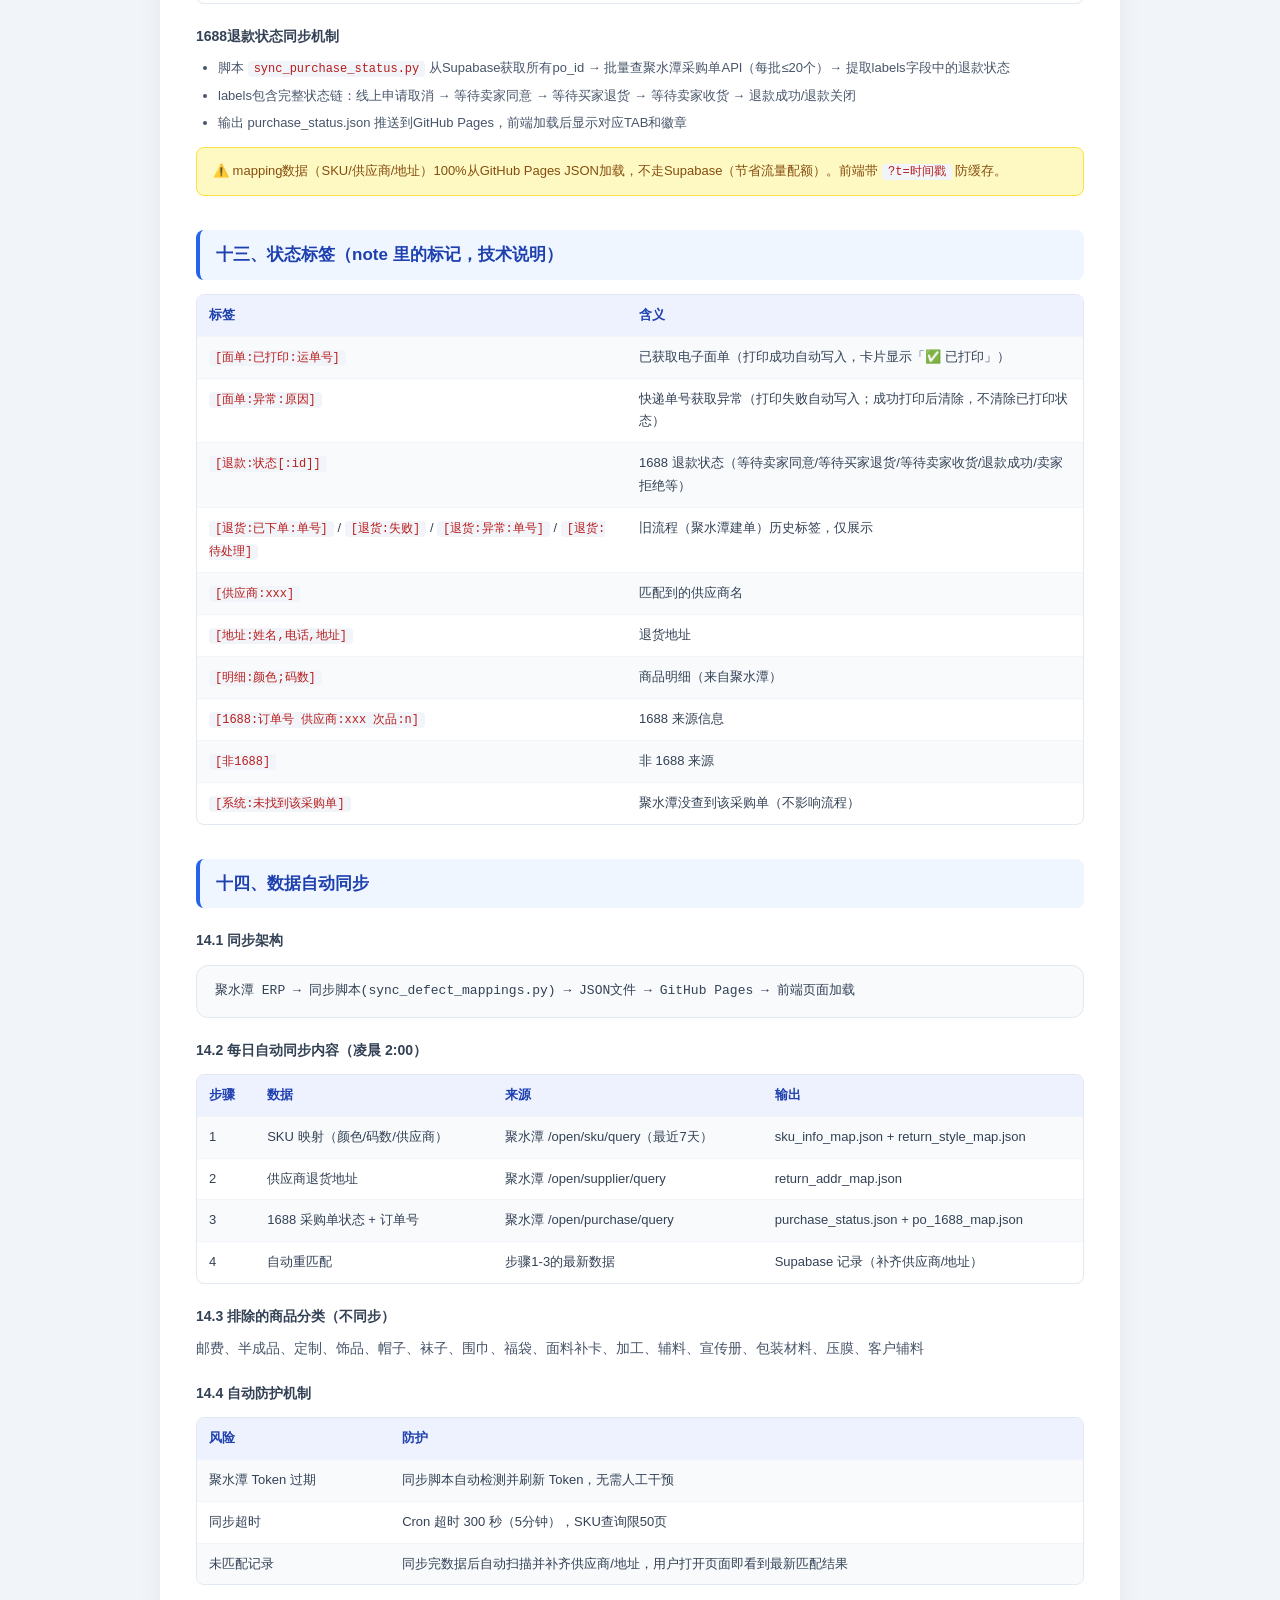
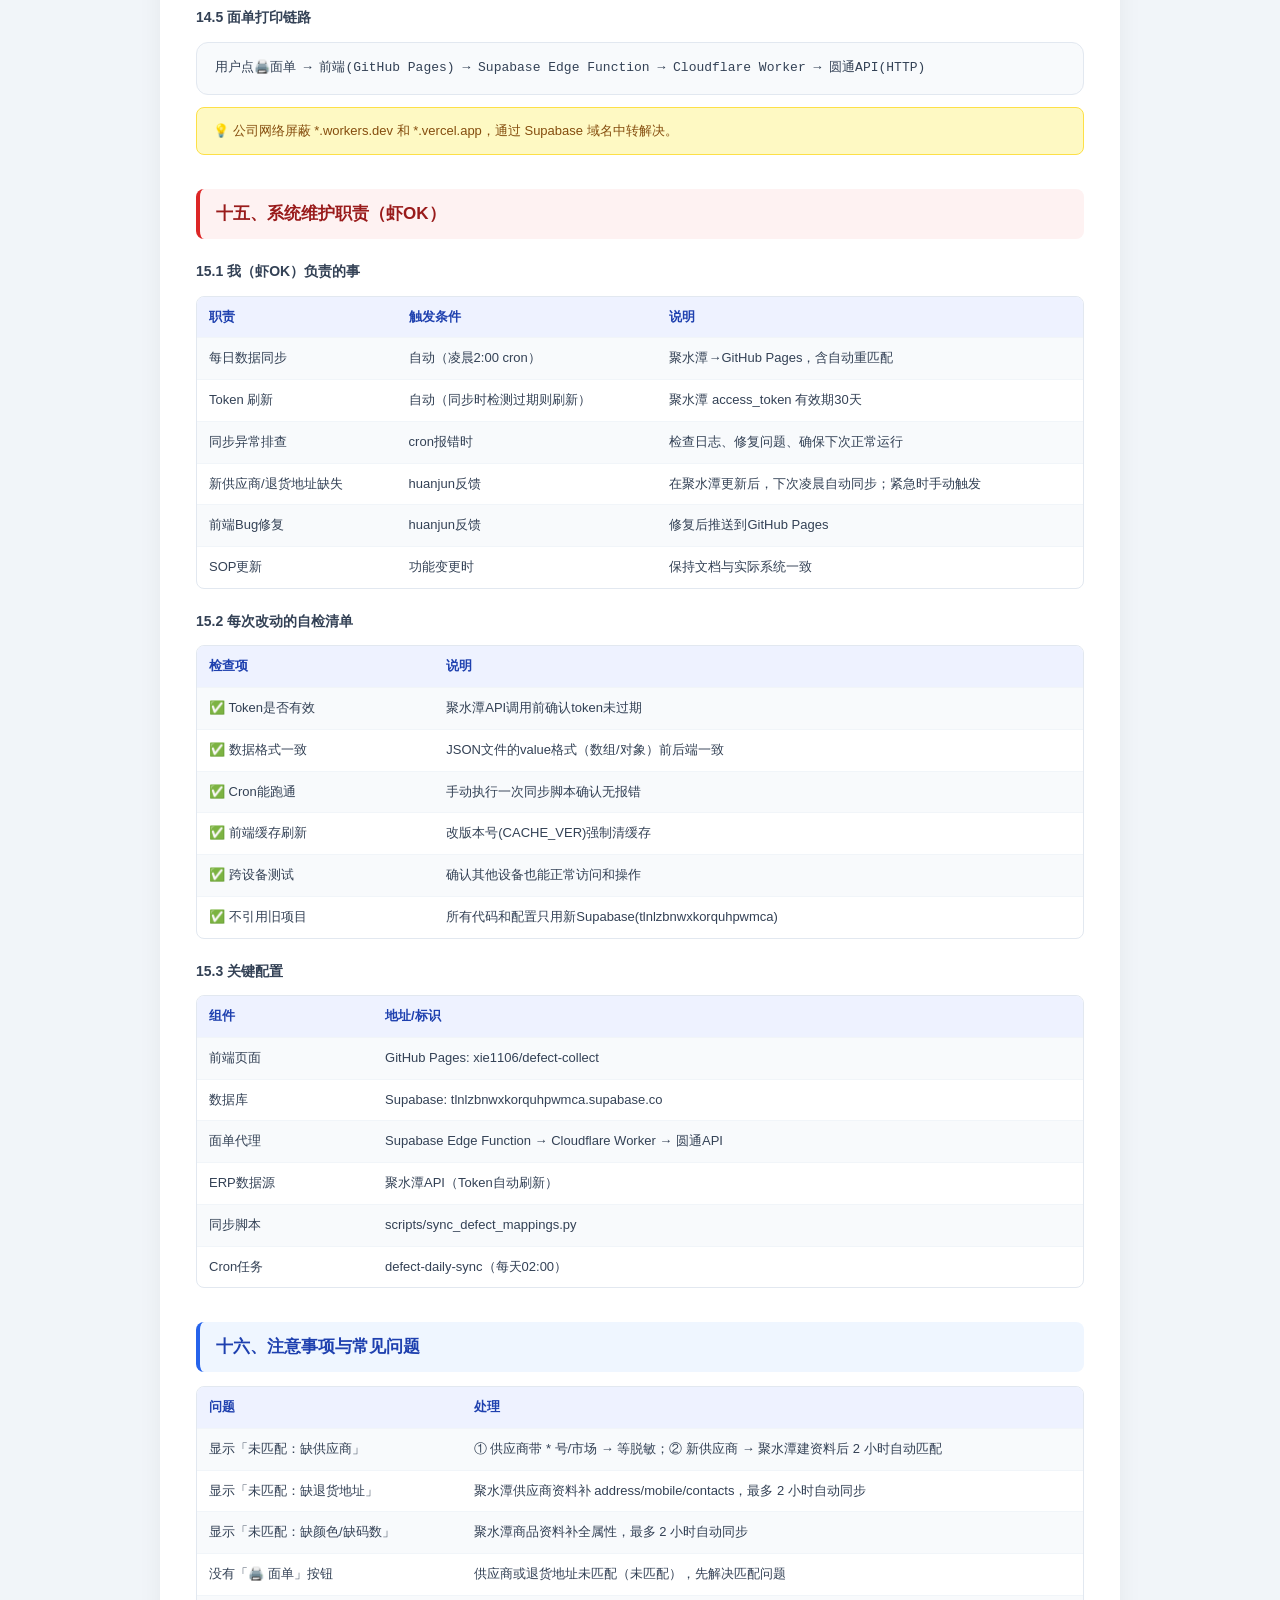
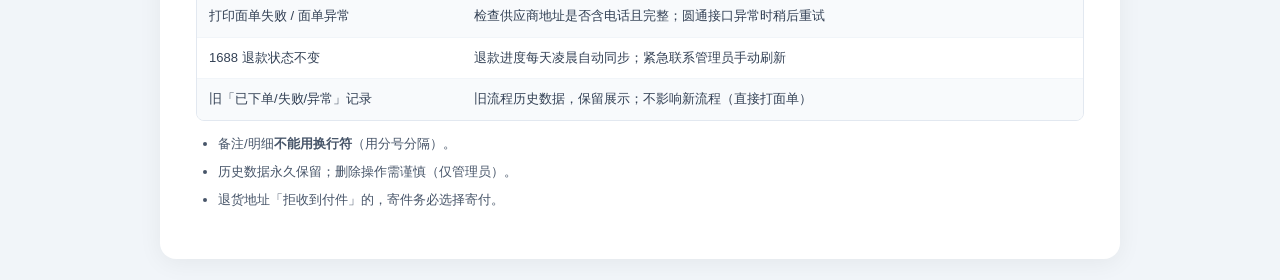
==== commit 699566b8: "SOP重构：新增系统维护职责+自检清单+同步架构详解，整理章节编号" ====
--- a/defect-refund-sop.html
+++ b/defect-refund-sop.html
@@ -30,7 +30,7 @@
 </head><body>
 <div class="page">
 <h1>次品退货 SOP（详细操作手册）</h1>
-<p class="subtitle">捷展贸易 · 最后更新：2026-09-09</p>
+<p class="subtitle">捷展贸易 · 最后更新：2026-09-10</p>
 
 <div class="note">📌 <strong>一句话流程</strong>：登记次品（拍照+采购单号）→ 系统自动匹配供应商/退货地址 → 点【🖨️ 面单】直接打印圆通电子面单 → 打包寄回 → 1688 采购单再点【🔗 1688后台】人工申请退款并填快递单号 → 卖家收货 → 退款完成。<br><strong>重要</strong>：本系统<u>不再通过「退货按钮/聚水潭API」创建退货单</u>，面单直接打印。</div>
 
@@ -209,7 +209,7 @@
 <li>正常情况下页面刷新就会按最新映射自动计算；重匹配按钮用于<strong>手动立即清理旧失败/异常标签并刷新匹配标签</strong>。</li>
 </ul>
 
-<h2 class="green">十二、数据同步架构</h2>
+<h2>十二、数据同步架构</h2>
 <table>
 <tr><th>数据</th><th>来源</th><th>存储</th><th>更新方式</th></tr>
 <tr><td>商品（SKU→款号·颜色·码数）</td><td>聚水潭商品资料</td><td>sku_info_map.json（GitHub Pages）</td><td>手动更新CSV后推送</td></tr>
@@ -227,7 +227,7 @@
 </ul>
 <div class="note">⚠️ mapping数据（SKU/供应商/地址）100%从GitHub Pages JSON加载，不走Supabase（节省流量配额）。前端带 <code>?t=时间戳</code> 防缓存。</div>
 
-<h2 class="red">十三、状态标签（note 里的标记，技术说明）</h2>
+<h2>十三、状态标签（note 里的标记，技术说明）</h2>
 <table>
 <tr><th>标签</th><th>含义</th></tr>
 <tr><td><code>[面单:已打印:运单号]</code></td><td>已获取电子面单（打印成功自动写入，卡片显示「✅ 已打印」）</td></tr>
@@ -243,16 +243,70 @@
 </table>
 
 <h2>十四、数据自动同步</h2>
-<table>
-<tr><th>数据</th><th>频率</th><th>说明</th></tr>
-<tr><td>SKU 映射（颜色/码数/供应商）</td><td>每天凌晨 2:00</td><td>聚水潭最近 7 天修改的 SKU → sku_info_map.json + return_style_map.json</td></tr>
-<tr><td>供应商退货地址</td><td>每天凌晨 2:00</td><td>聚水潭供应商列表 → return_addr_map.json</td></tr>
-<tr><td>1688 采购单退款状态</td><td>每天凌晨 2:00</td><td>聚水潭采购单 labels → purchase_status.json</td></tr>
-<tr><td>1688 订单号映射</td><td>每天凌晨 2:00</td><td>聚水潭采购单 plat_so_id → po_1688_map.json</td></tr>
-</table>
-<div class="note">💡 所有数据自动推送到 GitHub Pages，前端打开即最新。如需紧急刷新，联系管理员手动触发同步脚本。</div>
-
-<h2>十五、注意事项与常见问题</h2>
+
+<h3>14.1 同步架构</h3>
+<div class="flow">聚水潭 ERP → 同步脚本(sync_defect_mappings.py) → JSON文件 → GitHub Pages → 前端页面加载</div>
+
+<h3>14.2 每日自动同步内容（凌晨 2:00）</h3>
+<table>
+<tr><th>步骤</th><th>数据</th><th>来源</th><th>输出</th></tr>
+<tr><td>1</td><td>SKU 映射（颜色/码数/供应商）</td><td>聚水潭 /open/sku/query（最近7天）</td><td>sku_info_map.json + return_style_map.json</td></tr>
+<tr><td>2</td><td>供应商退货地址</td><td>聚水潭 /open/supplier/query</td><td>return_addr_map.json</td></tr>
+<tr><td>3</td><td>1688 采购单状态 + 订单号</td><td>聚水潭 /open/purchase/query</td><td>purchase_status.json + po_1688_map.json</td></tr>
+<tr><td>4</td><td>自动重匹配</td><td>步骤1-3的最新数据</td><td>Supabase 记录（补齐供应商/地址）</td></tr>
+</table>
+
+<h3>14.3 排除的商品分类（不同步）</h3>
+<p>邮费、半成品、定制、饰品、帽子、袜子、围巾、福袋、面料补卡、加工、辅料、宣传册、包装材料、压膜、客户辅料</p>
+
+<h3>14.4 自动防护机制</h3>
+<table>
+<tr><th>风险</th><th>防护</th></tr>
+<tr><td>聚水潭 Token 过期</td><td>同步脚本自动检测并刷新 Token，无需人工干预</td></tr>
+<tr><td>同步超时</td><td>Cron 超时 300 秒（5分钟），SKU查询限50页</td></tr>
+<tr><td>未匹配记录</td><td>同步完数据后自动扫描并补齐供应商/地址，用户打开页面即看到最新匹配结果</td></tr>
+</table>
+
+<h3>14.5 面单打印链路</h3>
+<div class="flow">用户点🖨️面单 → 前端(GitHub Pages) → Supabase Edge Function → Cloudflare Worker → 圆通API(HTTP)</div>
+<div class="note">💡 公司网络屏蔽 *.workers.dev 和 *.vercel.app，通过 Supabase 域名中转解决。</div>
+
+<h2 class="red">十五、系统维护职责（虾OK）</h2>
+
+<h3>15.1 我（虾OK）负责的事</h3>
+<table>
+<tr><th>职责</th><th>触发条件</th><th>说明</th></tr>
+<tr><td>每日数据同步</td><td>自动（凌晨2:00 cron）</td><td>聚水潭→GitHub Pages，含自动重匹配</td></tr>
+<tr><td>Token 刷新</td><td>自动（同步时检测过期则刷新）</td><td>聚水潭 access_token 有效期30天</td></tr>
+<tr><td>同步异常排查</td><td>cron报错时</td><td>检查日志、修复问题、确保下次正常运行</td></tr>
+<tr><td>新供应商/退货地址缺失</td><td>huanjun反馈</td><td>在聚水潭更新后，下次凌晨自动同步；紧急时手动触发</td></tr>
+<tr><td>前端Bug修复</td><td>huanjun反馈</td><td>修复后推送到GitHub Pages</td></tr>
+<tr><td>SOP更新</td><td>功能变更时</td><td>保持文档与实际系统一致</td></tr>
+</table>
+
+<h3>15.2 每次改动的自检清单</h3>
+<table>
+<tr><th>检查项</th><th>说明</th></tr>
+<tr><td>✅ Token是否有效</td><td>聚水潭API调用前确认token未过期</td></tr>
+<tr><td>✅ 数据格式一致</td><td>JSON文件的value格式（数组/对象）前后端一致</td></tr>
+<tr><td>✅ Cron能跑通</td><td>手动执行一次同步脚本确认无报错</td></tr>
+<tr><td>✅ 前端缓存刷新</td><td>改版本号(CACHE_VER)强制清缓存</td></tr>
+<tr><td>✅ 跨设备测试</td><td>确认其他设备也能正常访问和操作</td></tr>
+<tr><td>✅ 不引用旧项目</td><td>所有代码和配置只用新Supabase(tlnlzbnwxkorquhpwmca)</td></tr>
+</table>
+
+<h3>15.3 关键配置</h3>
+<table>
+<tr><th>组件</th><th>地址/标识</th></tr>
+<tr><td>前端页面</td><td>GitHub Pages: xie1106/defect-collect</td></tr>
+<tr><td>数据库</td><td>Supabase: tlnlzbnwxkorquhpwmca.supabase.co</td></tr>
+<tr><td>面单代理</td><td>Supabase Edge Function → Cloudflare Worker → 圆通API</td></tr>
+<tr><td>ERP数据源</td><td>聚水潭API（Token自动刷新）</td></tr>
+<tr><td>同步脚本</td><td>scripts/sync_defect_mappings.py</td></tr>
+<tr><td>Cron任务</td><td>defect-daily-sync（每天02:00）</td></tr>
+</table>
+
+<h2>十六、注意事项与常见问题</h2>
 <table>
 <tr><th>问题</th><th>处理</th></tr>
 <tr><td>显示「未匹配：缺供应商」</td><td>① 供应商带 * 号/市场 → 等脱敏；② 新供应商 → 聚水潭建资料后 2 小时自动匹配</td></tr>
